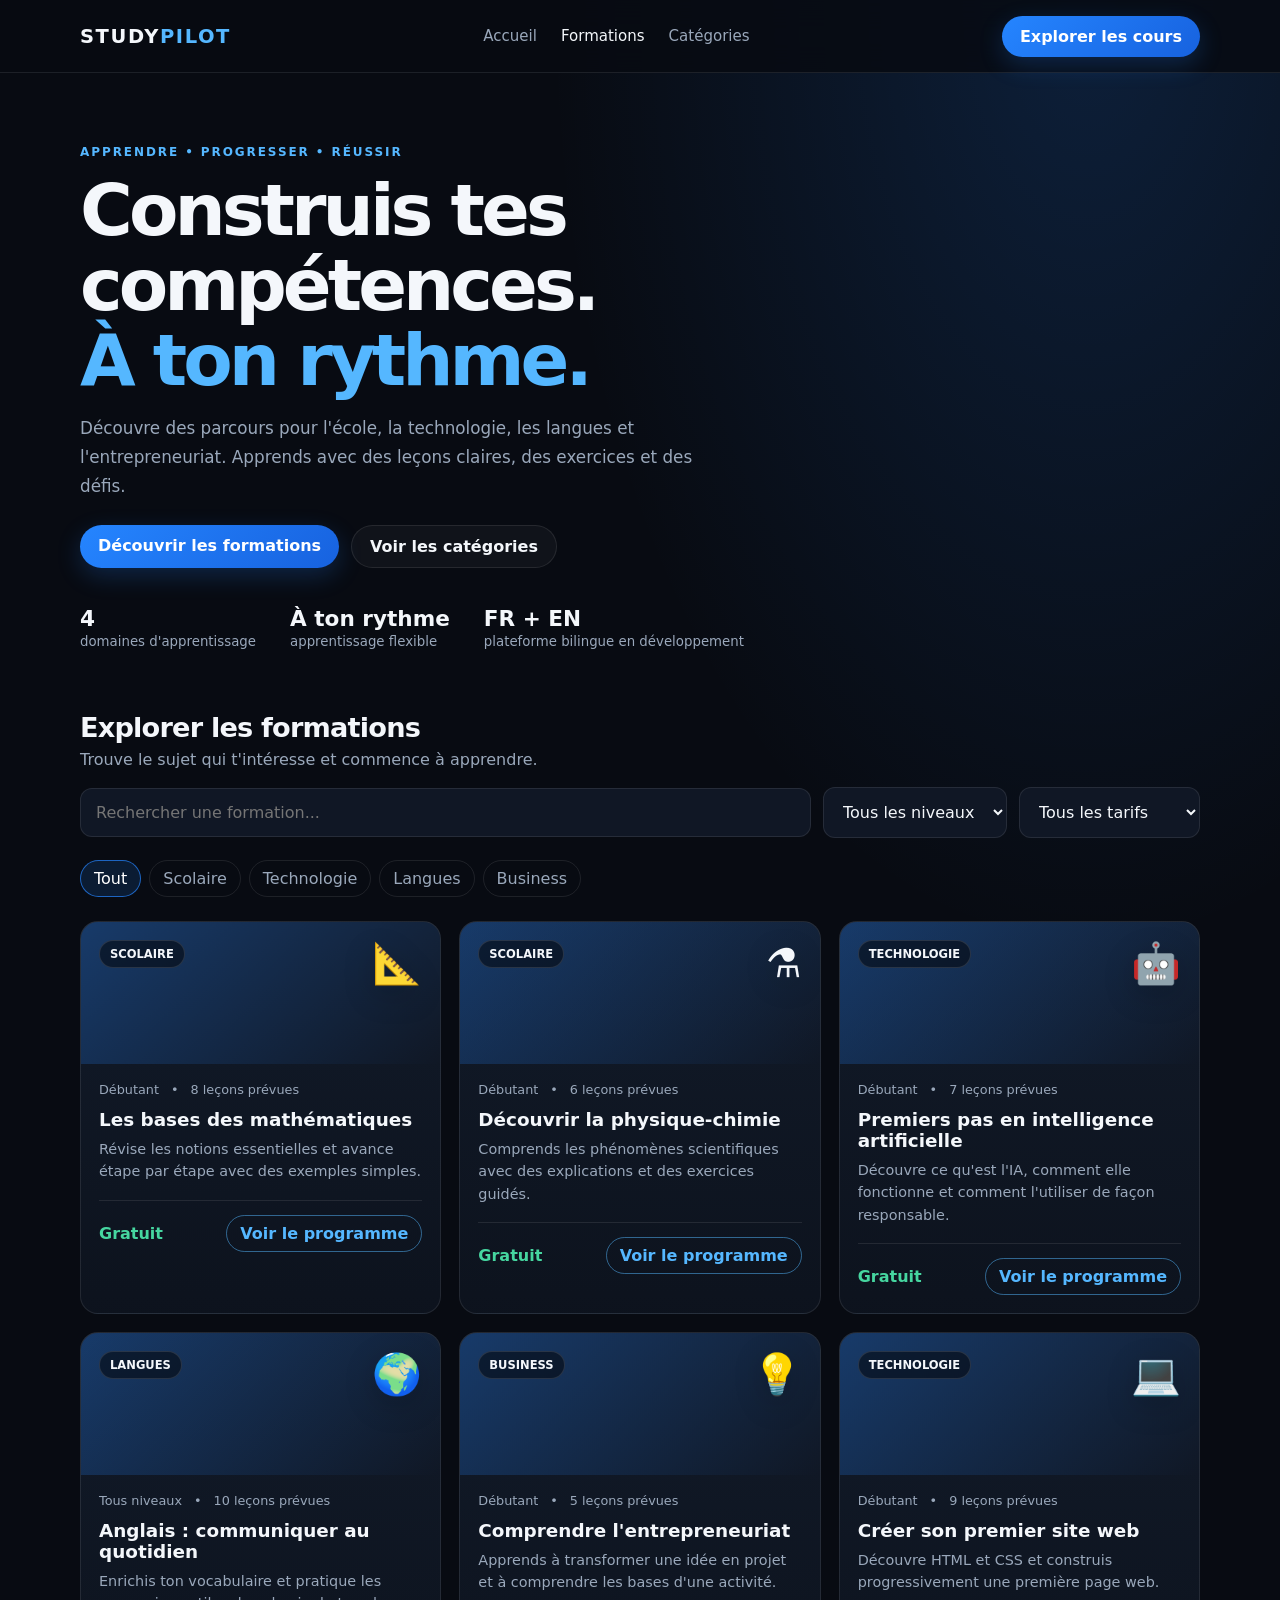
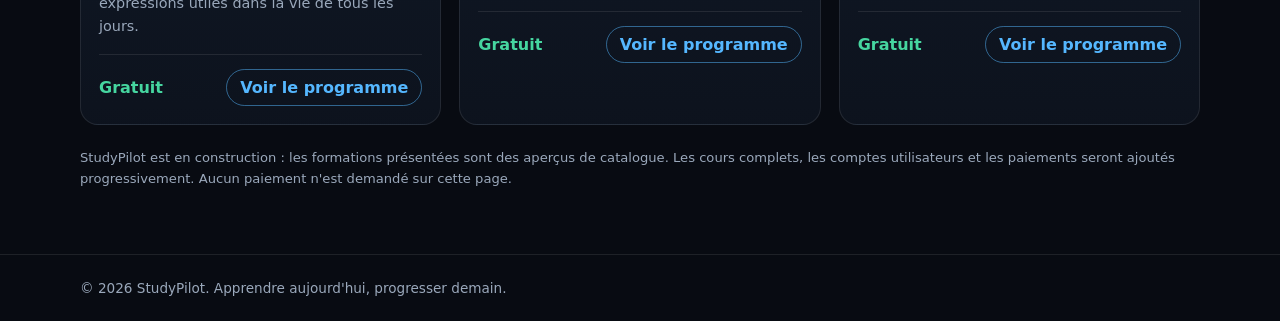
==== formations.html @ 4e60ac2f "Add files via upload" ====
<!DOCTYPE html>
<html lang="fr">
<head>
  <meta charset="UTF-8">
  <meta name="viewport" content="width=device-width, initial-scale=1.0">
  <meta name="description" content="Découvre les formations StudyPilot : sciences, technologie, langues et business.">
  <title>Formations | StudyPilot</title>
  <style>
    :root {
      --bg: #080b12;
      --panel: #101725;
      --panel-2: #151f30;
      --text: #f4f7fb;
      --muted: #9aa8bb;
      --blue: #2585ff;
      --blue-2: #55b7ff;
      --line: rgba(255,255,255,.09);
      --green: #46d6a0;
      --radius: 18px;
    }
    * { box-sizing: border-box; }
    html { scroll-behavior: smooth; }
    body {
      margin: 0;
      color: var(--text);
      background:
        radial-gradient(ellipse at 85% 0%, rgba(37,133,255,.17), transparent 35%),
        var(--bg);
      font-family: Inter, ui-sans-serif, system-ui, -apple-system, BlinkMacSystemFont, "Segoe UI", sans-serif;
    }
    a { color: inherit; text-decoration: none; }
    button, input, select { font: inherit; }
    .container { width: min(1120px, calc(100% - 40px)); margin: auto; }
    header {
      position: sticky; top: 0; z-index: 10;
      background: rgba(8,11,18,.86); backdrop-filter: blur(14px);
      border-bottom: 1px solid var(--line);
    }
    .nav { min-height: 72px; display:flex; align-items:center; justify-content:space-between; gap:20px; }
    .brand { font-size: 1.22rem; font-weight: 850; letter-spacing: .08em; }
    .brand span { color: var(--blue-2); }
    .nav-links { display:flex; align-items:center; gap:24px; color:var(--muted); font-size:.94rem; }
    .nav-links a:hover, .nav-links a.active { color:var(--text); }
    .nav-cta, .primary {
      border:0; border-radius:999px; background:linear-gradient(135deg,var(--blue),#1762df);
      color:white; padding:11px 18px; font-weight:700; cursor:pointer;
      box-shadow:0 8px 24px rgba(37,133,255,.22);
    }
    .hero { padding:72px 0 42px; }
    .eyebrow { color:var(--blue-2); text-transform:uppercase; letter-spacing:.16em; font-size:.75rem; font-weight:800; }
    h1 { font-size:clamp(2.3rem,6vw,4.5rem); line-height:1.04; letter-spacing:-.055em; margin:14px 0; max-width:780px; }
    h1 span { color:var(--blue-2); }
    .hero p { color:var(--muted); max-width:650px; line-height:1.7; font-size:1.05rem; }
    .hero-actions { display:flex; gap:12px; flex-wrap:wrap; margin-top:25px; }
    .secondary { border:1px solid var(--line); border-radius:999px; padding:11px 18px; color:var(--text); background:rgba(255,255,255,.035); font-weight:700; }
    .stats { display:flex; gap:34px; flex-wrap:wrap; margin-top:38px; }
    .stat strong { display:block; font-size:1.35rem; }
    .stat small { color:var(--muted); }
    .toolbar { display:flex; gap:12px; align-items:center; flex-wrap:wrap; margin:12px 0 22px; }
    .search-wrap { flex:1 1 260px; position:relative; }
    .search-wrap input, select {
      width:100%; background:var(--panel); color:var(--text); border:1px solid var(--line);
      border-radius:12px; padding:14px 15px; outline:none;
    }
    .search-wrap input:focus, select:focus { border-color:var(--blue); }
    select { width:auto; min-width:170px; }
    .section-head { display:flex; justify-content:space-between; align-items:end; gap:20px; margin:20px 0 18px; }
    h2 { margin:0; font-size:1.7rem; letter-spacing:-.03em; }
    .section-head p { color:var(--muted); margin:7px 0 0; }
    .chips { display:flex; gap:8px; flex-wrap:wrap; margin:0 0 24px; }
    .chip { border:1px solid var(--line); color:var(--muted); background:transparent; border-radius:999px; padding:8px 13px; cursor:pointer; }
    .chip.active, .chip:hover { color:white; border-color:rgba(37,133,255,.7); background:rgba(37,133,255,.14); }
    .grid { display:grid; grid-template-columns:repeat(3,1fr); gap:18px; padding-bottom:70px; }
    .card { overflow:hidden; border:1px solid var(--line); background:linear-gradient(180deg,rgba(18,27,42,.98),rgba(13,19,30,.98)); border-radius:var(--radius); transition:transform .2s,border-color .2s; }
    .card:hover { transform:translateY(-4px); border-color:rgba(85,183,255,.42); }
    .cover { min-height:142px; padding:18px; display:flex; justify-content:space-between; align-items:flex-start; background:linear-gradient(135deg,rgba(37,133,255,.3),rgba(16,23,37,.3)); }
    .cover .icon { font-size:2.5rem; filter:drop-shadow(0 8px 15px rgba(0,0,0,.2)); }
    .tag { background:rgba(5,10,18,.62); border:1px solid rgba(255,255,255,.12); border-radius:999px; padding:6px 10px; font-size:.72rem; font-weight:750; }
    .card-body { padding:18px; }
    .meta { color:var(--muted); font-size:.8rem; display:flex; gap:12px; flex-wrap:wrap; }
    .card h3 { margin:12px 0 8px; font-size:1.15rem; }
    .card p { color:var(--muted); line-height:1.55; font-size:.9rem; min-height:44px; margin:0 0 17px; }
    .card-bottom { display:flex; justify-content:space-between; align-items:center; gap:10px; border-top:1px solid var(--line); padding-top:14px; }
    .price { font-weight:800; }
    .free { color:var(--green); }
    .details { background:transparent; border:1px solid rgba(85,183,255,.5); color:var(--blue-2); border-radius:999px; padding:8px 13px; font-weight:700; cursor:pointer; }
    .empty { display:none; color:var(--muted); text-align:center; padding:40px; border:1px dashed var(--line); border-radius:var(--radius); grid-column:1/-1; }
    .notice { color:var(--muted); font-size:.82rem; line-height:1.6; margin:-48px 0 65px; }
    footer { border-top:1px solid var(--line); padding:25px 0; color:var(--muted); font-size:.85rem; }
    .modal-backdrop { display:none; position:fixed; inset:0; z-index:30; background:rgba(0,0,0,.72); padding:20px; align-items:center; justify-content:center; }
    .modal-backdrop.show { display:flex; }
    .modal { width:min(520px,100%); background:#111a29; border:1px solid var(--line); border-radius:20px; padding:25px; box-shadow:0 25px 80px rgba(0,0,0,.45); }
    .modal h3 { font-size:1.45rem; margin:8px 0; }
    .modal p { color:var(--muted); line-height:1.65; }
    .modal-actions { display:flex; gap:10px; flex-wrap:wrap; margin-top:20px; }
    .close { float:right; background:transparent; color:var(--muted); border:0; font-size:1.5rem; cursor:pointer; }
    @media (max-width:850px) { .grid { grid-template-columns:repeat(2,1fr); } .nav-links { gap:13px; } }
    @media (max-width:600px) {
      .container { width:min(100% - 28px,1120px); }
      .nav { min-height:64px; } .nav-links a:not(.active) { display:none; }
      .nav-cta { padding:9px 13px; font-size:.85rem; }
      .hero { padding:52px 0 30px; }
      .grid { grid-template-columns:1fr; }
      select { flex:1; }
      .stats { gap:20px; }
      .section-head { align-items:start; flex-direction:column; }
    }
  </style>
</head>
<body>
<header>
  <div class="container nav">
    <a class="brand" href="index.html">STUDY<span>PILOT</span></a>
    <nav class="nav-links" aria-label="Navigation principale">
      <a href="index.html">Accueil</a>
      <a class="active" href="formations.html">Formations</a>
      <a href="#categories">Catégories</a>
    </nav>
    <a class="nav-cta" href="#catalogue">Explorer les cours</a>
  </div>
</header>

<main>
  <section class="container hero">
    <div class="eyebrow">Apprendre • progresser • réussir</div>
    <h1>Construis tes compétences.<br><span>À ton rythme.</span></h1>
    <p>Découvre des parcours pour l'école, la technologie, les langues et l'entrepreneuriat. Apprends avec des leçons claires, des exercices et des défis.</p>
    <div class="hero-actions">
      <a class="primary" href="#catalogue">Découvrir les formations</a>
      <a class="secondary" href="#categories">Voir les catégories</a>
    </div>
    <div class="stats">
      <div class="stat"><strong>4</strong><small>domaines d'apprentissage</small></div>
      <div class="stat"><strong>À ton rythme</strong><small>apprentissage flexible</small></div>
      <div class="stat"><strong>FR + EN</strong><small>plateforme bilingue en développement</small></div>
    </div>
  </section>

  <section class="container" id="catalogue">
    <div class="section-head">
      <div><h2>Explorer les formations</h2><p>Trouve le sujet qui t'intéresse et commence à apprendre.</p></div>
    </div>
    <div class="toolbar">
      <div class="search-wrap"><input id="search" type="search" placeholder="Rechercher une formation..." aria-label="Rechercher une formation"></div>
      <select id="level" aria-label="Filtrer par niveau">
        <option value="all">Tous les niveaux</option>
        <option value="Débutant">Débutant</option>
        <option value="Intermédiaire">Intermédiaire</option>
        <option value="Tous niveaux">Tous niveaux</option>
      </select>
      <select id="price" aria-label="Filtrer par prix">
        <option value="all">Tous les tarifs</option>
        <option value="free">Gratuit</option>
        <option value="paid">Payant (bientôt)</option>
      </select>
    </div>
    <div class="chips" id="categories">
      <button class="chip active" data-category="all">Tout</button>
      <button class="chip" data-category="Scolaire">Scolaire</button>
      <button class="chip" data-category="Technologie">Technologie</button>
      <button class="chip" data-category="Langues">Langues</button>
      <button class="chip" data-category="Business">Business</button>
    </div>
    <div class="grid" id="courseGrid">
      <article class="card" data-title="mathématiques bases algèbre équations" data-category="Scolaire" data-level="Débutant" data-price="free">
        <div class="cover"><span class="tag">SCOLAIRE</span><span class="icon">📐</span></div>
        <div class="card-body">
          <div class="meta"><span>Débutant</span><span>•</span><span>8 leçons prévues</span></div>
          <h3>Les bases des mathématiques</h3>
          <p>Révise les notions essentielles et avance étape par étape avec des exemples simples.</p>
          <div class="card-bottom"><span class="price free">Gratuit</span><button class="details" data-course="maths">Voir le programme</button></div>
        </div>
      </article>
      <article class="card" data-title="physique chimie sciences énergie mouvement" data-category="Scolaire" data-level="Débutant" data-price="free">
        <div class="cover"><span class="tag">SCOLAIRE</span><span class="icon">⚗️</span></div>
        <div class="card-body">
          <div class="meta"><span>Débutant</span><span>•</span><span>6 leçons prévues</span></div>
          <h3>Découvrir la physique-chimie</h3>
          <p>Comprends les phénomènes scientifiques avec des explications et des exercices guidés.</p>
          <div class="card-bottom"><span class="price free">Gratuit</span><button class="details" data-course="science">Voir le programme</button></div>
        </div>
      </article>
      <article class="card" data-title="intelligence artificielle programmation code technologie" data-category="Technologie" data-level="Débutant" data-price="free">
        <div class="cover"><span class="tag">TECHNOLOGIE</span><span class="icon">🤖</span></div>
        <div class="card-body">
          <div class="meta"><span>Débutant</span><span>•</span><span>7 leçons prévues</span></div>
          <h3>Premiers pas en intelligence artificielle</h3>
          <p>Découvre ce qu'est l'IA, comment elle fonctionne et comment l'utiliser de façon responsable.</p>
          <div class="card-bottom"><span class="price free">Gratuit</span><button class="details" data-course="ai">Voir le programme</button></div>
        </div>
      </article>
      <article class="card" data-title="anglais vocabulaire grammaire langues" data-category="Langues" data-level="Tous niveaux" data-price="free">
        <div class="cover"><span class="tag">LANGUES</span><span class="icon">🌍</span></div>
        <div class="card-body">
          <div class="meta"><span>Tous niveaux</span><span>•</span><span>10 leçons prévues</span></div>
          <h3>Anglais : communiquer au quotidien</h3>
          <p>Enrichis ton vocabulaire et pratique les expressions utiles dans la vie de tous les jours.</p>
          <div class="card-bottom"><span class="price free">Gratuit</span><button class="details" data-course="english">Voir le programme</button></div>
        </div>
      </article>
      <article class="card" data-title="entrepreneuriat business idée projet organisation" data-category="Business" data-level="Débutant" data-price="free">
        <div class="cover"><span class="tag">BUSINESS</span><span class="icon">💡</span></div>
        <div class="card-body">
          <div class="meta"><span>Débutant</span><span>•</span><span>5 leçons prévues</span></div>
          <h3>Comprendre l'entrepreneuriat</h3>
          <p>Apprends à transformer une idée en projet et à comprendre les bases d'une activité.</p>
          <div class="card-bottom"><span class="price free">Gratuit</span><button class="details" data-course="business">Voir le programme</button></div>
        </div>
      </article>
      <article class="card" data-title="développement web html css site internet" data-category="Technologie" data-level="Débutant" data-price="free">
        <div class="cover"><span class="tag">TECHNOLOGIE</span><span class="icon">💻</span></div>
        <div class="card-body">
          <div class="meta"><span>Débutant</span><span>•</span><span>9 leçons prévues</span></div>
          <h3>Créer son premier site web</h3>
          <p>Découvre HTML et CSS et construis progressivement une première page web.</p>
          <div class="card-bottom"><span class="price free">Gratuit</span><button class="details" data-course="web">Voir le programme</button></div>
        </div>
      </article>
      <div class="empty" id="empty">Aucune formation ne correspond à ta recherche. Essaie un autre mot-clé ou filtre.</div>
    </div>
    <p class="notice">StudyPilot est en construction : les formations présentées sont des aperçus de catalogue. Les cours complets, les comptes utilisateurs et les paiements seront ajoutés progressivement. Aucun paiement n'est demandé sur cette page.</p>
  </section>
</main>

<footer>
  <div class="container">© <span id="year"></span> StudyPilot. Apprendre aujourd'hui, progresser demain.</div>
</footer>

<div class="modal-backdrop" id="modalBackdrop" role="dialog" aria-modal="true" aria-labelledby="modalTitle">
  <div class="modal">
    <button class="close" id="closeModal" aria-label="Fermer">×</button>
    <div class="eyebrow">Programme de formation</div>
    <h3 id="modalTitle">Formation</h3>
    <p id="modalDescription"></p>
    <div class="modal-actions">
      <button class="primary" id="interestButton">Cette formation m'intéresse</button>
      <button class="secondary" id="dismissButton">Fermer</button>
    </div>
    <p id="modalMessage" style="font-size:.8rem;margin-bottom:0"></p>
  </div>
</div>

<script>
  const courses = {
    maths: { title:"Les bases des mathématiques", description:"Programme prévu : calcul numérique, fractions, puissances, expressions algébriques, équations, inégalités, problèmes et quiz de révision." },
    science: { title:"Découvrir la physique-chimie", description:"Programme prévu : grandeurs et unités, matière, mouvements, forces, énergie, expériences expliquées et exercices d'application." },
    ai: { title:"Premiers pas en intelligence artificielle", description:"Programme prévu : définition de l'IA, données et modèles, usages quotidiens, limites, esprit critique et utilisation responsable." },
    english: { title:"Anglais : communiquer au quotidien", description:"Programme prévu : vocabulaire courant, présent simple, présent continu, questions, compréhension et petits dialogues." },
    business: { title:"Comprendre l'entrepreneuriat", description:"Programme prévu : trouver une idée, identifier un besoin, comprendre ses clients, organiser un projet et présenter une proposition." },
    web: { title:"Créer son premier site web", description:"Programme prévu : structure HTML, titres et paragraphes, liens, images, bases du CSS, mise en page et publication d'une page." }
  };
  const search = document.getElementById("search");
  const level = document.getElementById("level");
  const price = document.getElementById("price");
  const cards = [...document.querySelectorAll(".card")];
  const chips = [...document.querySelectorAll(".chip")];
  let category = "all";

  function filterCourses() {
    const term = search.value.trim().toLowerCase();
    let visible = 0;
    cards.forEach(card => {
      const matchesTerm = (card.dataset.title + " " + card.innerText).toLowerCase().includes(term);
      const matchesCategory = category === "all" || card.dataset.category === category;
      const matchesLevel = level.value === "all" || card.dataset.level === level.value;
      const matchesPrice = price.value === "all" || (price.value === "free" ? card.dataset.price === "free" : card.dataset.price === "paid");
      const show = matchesTerm && matchesCategory && matchesLevel && matchesPrice;
      card.style.display = show ? "" : "none";
      if (show) visible++;
    });
    document.getElementById("empty").style.display = visible ? "none" : "block";
  }
  search.addEventListener("input", filterCourses);
  level.addEventListener("change", filterCourses);
  price.addEventListener("change", filterCourses);
  chips.forEach(chip => chip.addEventListener("click", () => {
    chips.forEach(c => c.classList.remove("active"));
    chip.classList.add("active");
    category = chip.dataset.category;
    filterCourses();
  }));

  const backdrop = document.getElementById("modalBackdrop");
  const closeModal = () => backdrop.classList.remove("show");
  document.querySelectorAll(".details").forEach(button => button.addEventListener("click", () => {
    const course = courses[button.dataset.course];
    document.getElementById("modalTitle").textContent = course.title;
    document.getElementById("modalDescription").textContent = course.description;
    document.getElementById("modalMessage").textContent = "Les leçons détaillées seront ajoutées dans une prochaine mise à jour.";
    backdrop.classList.add("show");
  }));
  document.getElementById("closeModal").addEventListener("click", closeModal);
  document.getElementById("dismissButton").addEventListener("click", closeModal);
  document.getElementById("interestButton").addEventListener("click", () => {
    document.getElementById("modalMessage").textContent = "Merci ! Cette fonctionnalité sera activée lorsque les comptes StudyPilot seront disponibles.";
  });
  backdrop.addEventListener("click", e => { if (e.target === backdrop) closeModal(); });
  document.addEventListener("keydown", e => { if (e.key === "Escape") closeModal(); });
  document.getElementById("year").textContent = new Date().getFullYear();
</script>
</body>
</html>
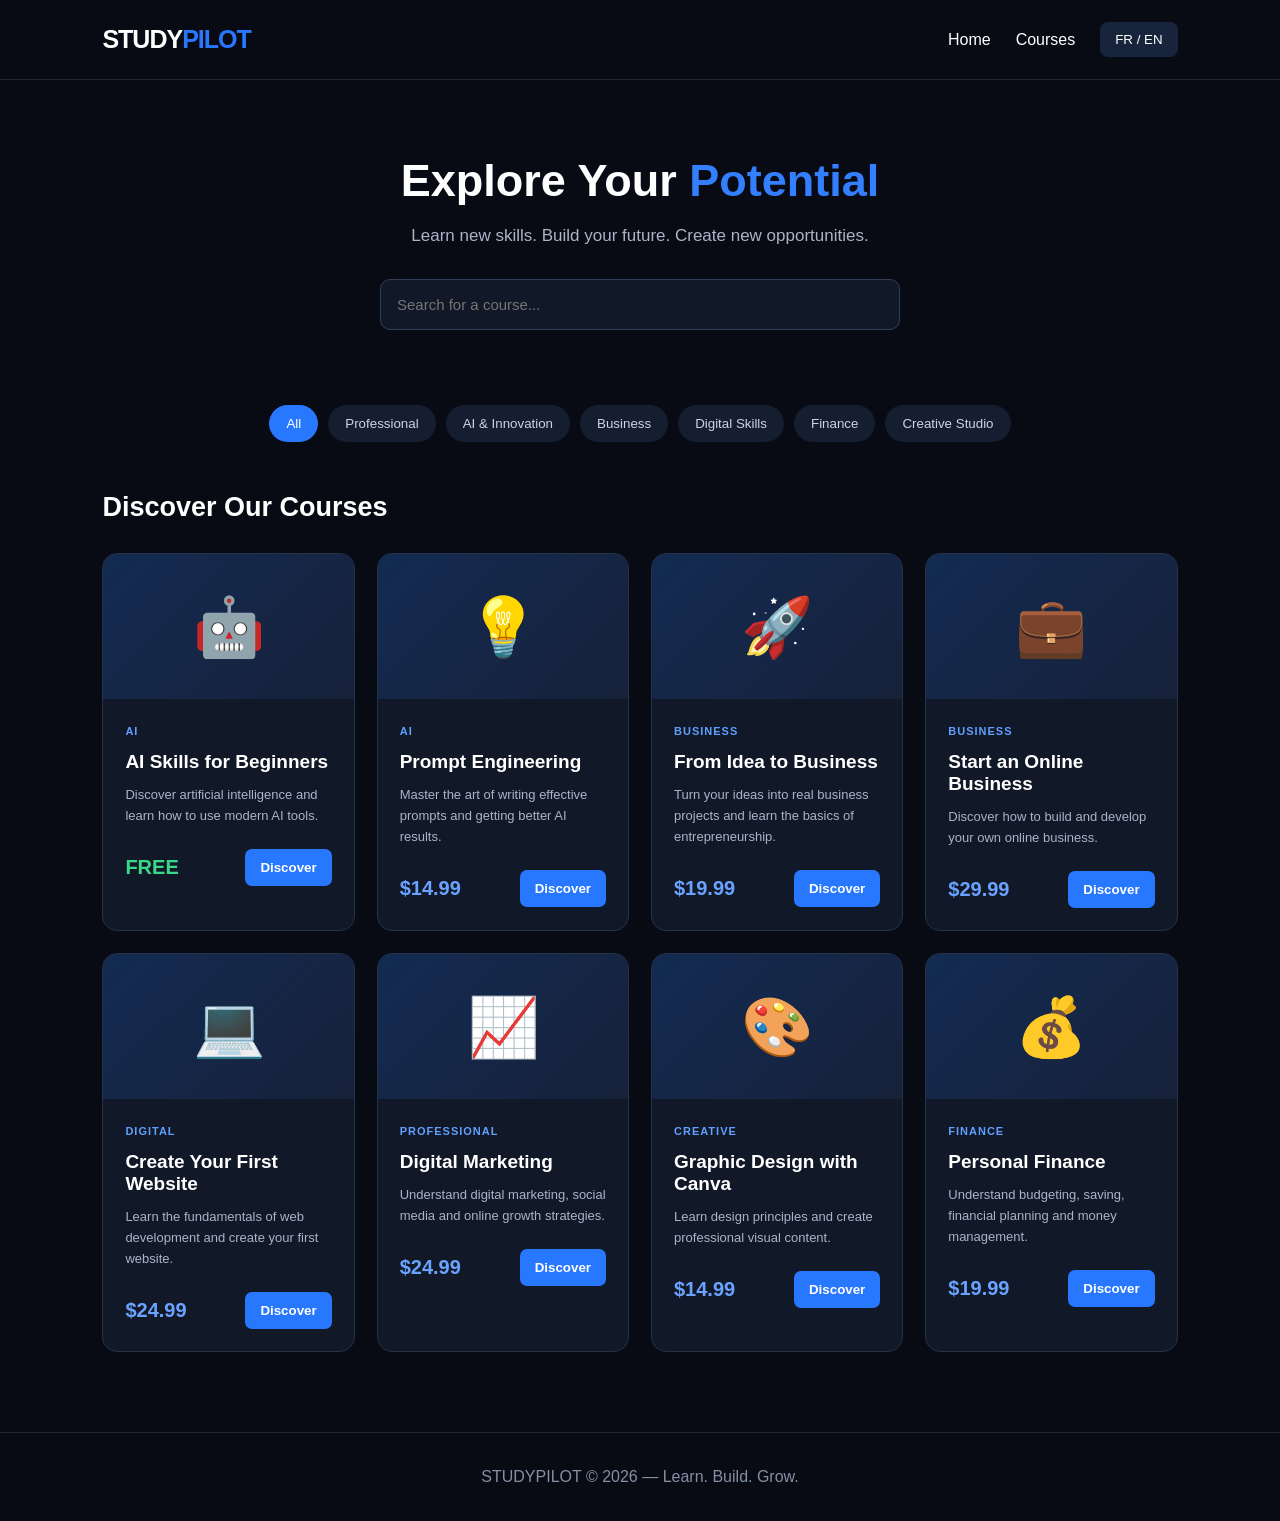
==== commit 6cf59d1e: "Update formations.html" ====
--- a/formations.html
+++ b/formations.html
@@ -1,302 +1,168 @@
 <!DOCTYPE html>
-<html lang="fr">
+<html lang="en">
 <head>
-  <meta charset="UTF-8">
-  <meta name="viewport" content="width=device-width, initial-scale=1.0">
-  <meta name="description" content="Découvre les formations StudyPilot : sciences, technologie, langues et business.">
-  <title>Formations | StudyPilot</title>
-  <style>
-    :root {
-      --bg: #080b12;
-      --panel: #101725;
-      --panel-2: #151f30;
-      --text: #f4f7fb;
-      --muted: #9aa8bb;
-      --blue: #2585ff;
-      --blue-2: #55b7ff;
-      --line: rgba(255,255,255,.09);
-      --green: #46d6a0;
-      --radius: 18px;
-    }
-    * { box-sizing: border-box; }
-    html { scroll-behavior: smooth; }
-    body {
-      margin: 0;
-      color: var(--text);
-      background:
-        radial-gradient(ellipse at 85% 0%, rgba(37,133,255,.17), transparent 35%),
-        var(--bg);
-      font-family: Inter, ui-sans-serif, system-ui, -apple-system, BlinkMacSystemFont, "Segoe UI", sans-serif;
-    }
-    a { color: inherit; text-decoration: none; }
-    button, input, select { font: inherit; }
-    .container { width: min(1120px, calc(100% - 40px)); margin: auto; }
-    header {
-      position: sticky; top: 0; z-index: 10;
-      background: rgba(8,11,18,.86); backdrop-filter: blur(14px);
-      border-bottom: 1px solid var(--line);
-    }
-    .nav { min-height: 72px; display:flex; align-items:center; justify-content:space-between; gap:20px; }
-    .brand { font-size: 1.22rem; font-weight: 850; letter-spacing: .08em; }
-    .brand span { color: var(--blue-2); }
-    .nav-links { display:flex; align-items:center; gap:24px; color:var(--muted); font-size:.94rem; }
-    .nav-links a:hover, .nav-links a.active { color:var(--text); }
-    .nav-cta, .primary {
-      border:0; border-radius:999px; background:linear-gradient(135deg,var(--blue),#1762df);
-      color:white; padding:11px 18px; font-weight:700; cursor:pointer;
-      box-shadow:0 8px 24px rgba(37,133,255,.22);
-    }
-    .hero { padding:72px 0 42px; }
-    .eyebrow { color:var(--blue-2); text-transform:uppercase; letter-spacing:.16em; font-size:.75rem; font-weight:800; }
-    h1 { font-size:clamp(2.3rem,6vw,4.5rem); line-height:1.04; letter-spacing:-.055em; margin:14px 0; max-width:780px; }
-    h1 span { color:var(--blue-2); }
-    .hero p { color:var(--muted); max-width:650px; line-height:1.7; font-size:1.05rem; }
-    .hero-actions { display:flex; gap:12px; flex-wrap:wrap; margin-top:25px; }
-    .secondary { border:1px solid var(--line); border-radius:999px; padding:11px 18px; color:var(--text); background:rgba(255,255,255,.035); font-weight:700; }
-    .stats { display:flex; gap:34px; flex-wrap:wrap; margin-top:38px; }
-    .stat strong { display:block; font-size:1.35rem; }
-    .stat small { color:var(--muted); }
-    .toolbar { display:flex; gap:12px; align-items:center; flex-wrap:wrap; margin:12px 0 22px; }
-    .search-wrap { flex:1 1 260px; position:relative; }
-    .search-wrap input, select {
-      width:100%; background:var(--panel); color:var(--text); border:1px solid var(--line);
-      border-radius:12px; padding:14px 15px; outline:none;
-    }
-    .search-wrap input:focus, select:focus { border-color:var(--blue); }
-    select { width:auto; min-width:170px; }
-    .section-head { display:flex; justify-content:space-between; align-items:end; gap:20px; margin:20px 0 18px; }
-    h2 { margin:0; font-size:1.7rem; letter-spacing:-.03em; }
-    .section-head p { color:var(--muted); margin:7px 0 0; }
-    .chips { display:flex; gap:8px; flex-wrap:wrap; margin:0 0 24px; }
-    .chip { border:1px solid var(--line); color:var(--muted); background:transparent; border-radius:999px; padding:8px 13px; cursor:pointer; }
-    .chip.active, .chip:hover { color:white; border-color:rgba(37,133,255,.7); background:rgba(37,133,255,.14); }
-    .grid { display:grid; grid-template-columns:repeat(3,1fr); gap:18px; padding-bottom:70px; }
-    .card { overflow:hidden; border:1px solid var(--line); background:linear-gradient(180deg,rgba(18,27,42,.98),rgba(13,19,30,.98)); border-radius:var(--radius); transition:transform .2s,border-color .2s; }
-    .card:hover { transform:translateY(-4px); border-color:rgba(85,183,255,.42); }
-    .cover { min-height:142px; padding:18px; display:flex; justify-content:space-between; align-items:flex-start; background:linear-gradient(135deg,rgba(37,133,255,.3),rgba(16,23,37,.3)); }
-    .cover .icon { font-size:2.5rem; filter:drop-shadow(0 8px 15px rgba(0,0,0,.2)); }
-    .tag { background:rgba(5,10,18,.62); border:1px solid rgba(255,255,255,.12); border-radius:999px; padding:6px 10px; font-size:.72rem; font-weight:750; }
-    .card-body { padding:18px; }
-    .meta { color:var(--muted); font-size:.8rem; display:flex; gap:12px; flex-wrap:wrap; }
-    .card h3 { margin:12px 0 8px; font-size:1.15rem; }
-    .card p { color:var(--muted); line-height:1.55; font-size:.9rem; min-height:44px; margin:0 0 17px; }
-    .card-bottom { display:flex; justify-content:space-between; align-items:center; gap:10px; border-top:1px solid var(--line); padding-top:14px; }
-    .price { font-weight:800; }
-    .free { color:var(--green); }
-    .details { background:transparent; border:1px solid rgba(85,183,255,.5); color:var(--blue-2); border-radius:999px; padding:8px 13px; font-weight:700; cursor:pointer; }
-    .empty { display:none; color:var(--muted); text-align:center; padding:40px; border:1px dashed var(--line); border-radius:var(--radius); grid-column:1/-1; }
-    .notice { color:var(--muted); font-size:.82rem; line-height:1.6; margin:-48px 0 65px; }
-    footer { border-top:1px solid var(--line); padding:25px 0; color:var(--muted); font-size:.85rem; }
-    .modal-backdrop { display:none; position:fixed; inset:0; z-index:30; background:rgba(0,0,0,.72); padding:20px; align-items:center; justify-content:center; }
-    .modal-backdrop.show { display:flex; }
-    .modal { width:min(520px,100%); background:#111a29; border:1px solid var(--line); border-radius:20px; padding:25px; box-shadow:0 25px 80px rgba(0,0,0,.45); }
-    .modal h3 { font-size:1.45rem; margin:8px 0; }
-    .modal p { color:var(--muted); line-height:1.65; }
-    .modal-actions { display:flex; gap:10px; flex-wrap:wrap; margin-top:20px; }
-    .close { float:right; background:transparent; color:var(--muted); border:0; font-size:1.5rem; cursor:pointer; }
-    @media (max-width:850px) { .grid { grid-template-columns:repeat(2,1fr); } .nav-links { gap:13px; } }
-    @media (max-width:600px) {
-      .container { width:min(100% - 28px,1120px); }
-      .nav { min-height:64px; } .nav-links a:not(.active) { display:none; }
-      .nav-cta { padding:9px 13px; font-size:.85rem; }
-      .hero { padding:52px 0 30px; }
-      .grid { grid-template-columns:1fr; }
-      select { flex:1; }
-      .stats { gap:20px; }
-      .section-head { align-items:start; flex-direction:column; }
-    }
-  </style>
+<meta charset="UTF-8">
+<meta name="viewport" content="width=device-width, initial-scale=1.0">
+<title>StudyPilot | Professional Courses</title>
+<style>
+*{margin:0;padding:0;box-sizing:border-box}
+body{font-family:Arial,sans-serif;background:#080b14;color:white}
+header{height:80px;padding:0 8%;display:flex;align-items:center;justify-content:space-between;border-bottom:1px solid #202638}
+.logo{font-size:25px;font-weight:900;letter-spacing:-1px}
+.logo span{color:#2878ff}
+nav{display:flex;gap:25px;align-items:center}
+a{color:white;text-decoration:none}
+nav a:hover{color:#3985ff}
+button{cursor:pointer;border:0}
+.lang{background:#18243b;color:white;padding:10px 15px;border-radius:8px}
+.hero{text-align:center;padding:75px 20px 45px}
+.hero h1{font-size:45px;margin-bottom:15px}
+.hero h1 span{color:#347fff}
+.hero p{color:#aab4c8;font-size:17px;line-height:1.6}
+.search{margin:30px auto 15px;max-width:520px}
+.search input{width:100%;padding:16px;border-radius:10px;border:1px solid #303d55;background:#111827;color:white;font-size:15px}
+.filters{display:flex;justify-content:center;gap:10px;flex-wrap:wrap;padding:15px}
+.filters button{padding:11px 17px;border-radius:25px;background:#151e30;color:#cbd5e1}
+.filters button.active,.filters button:hover{background:#2878ff;color:white}
+.section{padding:35px 8% 80px}
+.section h2{font-size:27px;margin-bottom:30px}
+.grid{display:grid;grid-template-columns:repeat(auto-fit,minmax(245px,1fr));gap:22px}
+.card{background:#111827;border:1px solid #263248;border-radius:15px;overflow:hidden;transition:.25s}
+.card:hover{transform:translateY(-6px);border-color:#347fff}
+.icon{height:145px;display:flex;align-items:center;justify-content:center;font-size:58px;background:linear-gradient(135deg,#132b52,#17213a)}
+.content{padding:22px}
+.tag{font-size:11px;color:#60a0ff;text-transform:uppercase;font-weight:bold;letter-spacing:1px}
+.content h3{font-size:19px;margin:12px 0}
+.content p{font-size:13px;color:#aab4c8;line-height:1.6;min-height:42px}
+.bottom{display:flex;justify-content:space-between;align-items:center;margin-top:22px}
+.price{font-size:20px;font-weight:bold}
+.free{color:#39d98a}
+.paid{color:#69a3ff}
+.details{background:#2878ff;color:white;padding:11px 15px;border-radius:7px;font-weight:bold}
+.details:hover{background:#1260df}
+.empty{text-align:center;color:#9ba8bd;padding:40px;display:none}
+footer{padding:35px;text-align:center;color:#8490a5;border-top:1px solid #202638}
+.modal{display:none;position:fixed;inset:0;background:#000c;align-items:center;justify-content:center;padding:20px;z-index:10}
+.modal-box{background:#121c30;border:1px solid #34435d;border-radius:16px;padding:30px;max-width:480px;width:100%}
+.modal-box h2{margin-bottom:15px}
+.modal-box p{color:#b4bfd1;line-height:1.7;margin-bottom:20px}
+.close{float:right;background:#263650;color:white;padding:8px 12px;border-radius:6px}
+@media(max-width:600px){header{padding:0 5%}nav{gap:12px}.hero h1{font-size:33px}.section{padding:30px 5%}}
+</style>
 </head>
 <body>
+
 <header>
-  <div class="container nav">
-    <a class="brand" href="index.html">STUDY<span>PILOT</span></a>
-    <nav class="nav-links" aria-label="Navigation principale">
-      <a href="index.html">Accueil</a>
-      <a class="active" href="formations.html">Formations</a>
-      <a href="#categories">Catégories</a>
-    </nav>
-    <a class="nav-cta" href="#catalogue">Explorer les cours</a>
-  </div>
+<a href="index.html" class="logo">STUDY<span>PILOT</span></a>
+<nav>
+<a href="index.html" data-en="Home" data-fr="Accueil">Home</a>
+<a href="#courses" data-en="Courses" data-fr="Formations">Courses</a>
+<button class="lang" onclick="toggleLang()">FR / EN</button>
+</nav>
 </header>
 
-<main>
-  <section class="container hero">
-    <div class="eyebrow">Apprendre • progresser • réussir</div>
-    <h1>Construis tes compétences.<br><span>À ton rythme.</span></h1>
-    <p>Découvre des parcours pour l'école, la technologie, les langues et l'entrepreneuriat. Apprends avec des leçons claires, des exercices et des défis.</p>
-    <div class="hero-actions">
-      <a class="primary" href="#catalogue">Découvrir les formations</a>
-      <a class="secondary" href="#categories">Voir les catégories</a>
-    </div>
-    <div class="stats">
-      <div class="stat"><strong>4</strong><small>domaines d'apprentissage</small></div>
-      <div class="stat"><strong>À ton rythme</strong><small>apprentissage flexible</small></div>
-      <div class="stat"><strong>FR + EN</strong><small>plateforme bilingue en développement</small></div>
-    </div>
-  </section>
+<section class="hero">
+<h1 data-en="Explore Your <span>Potential</span>" data-fr="Explorez votre <span>Potentiel</span>">Explore Your <span>Potential</span></h1>
+<p data-en="Learn new skills. Build your future. Create new opportunities." data-fr="Apprenez de nouvelles compétences. Construisez votre avenir. Créez de nouvelles opportunités.">Learn new skills. Build your future. Create new opportunities.</p>
+<div class="search">
+<input type="text" id="search" placeholder="Search for a course..." oninput="filterCourses()">
+</div>
+</section>
 
-  <section class="container" id="catalogue">
-    <div class="section-head">
-      <div><h2>Explorer les formations</h2><p>Trouve le sujet qui t'intéresse et commence à apprendre.</p></div>
-    </div>
-    <div class="toolbar">
-      <div class="search-wrap"><input id="search" type="search" placeholder="Rechercher une formation..." aria-label="Rechercher une formation"></div>
-      <select id="level" aria-label="Filtrer par niveau">
-        <option value="all">Tous les niveaux</option>
-        <option value="Débutant">Débutant</option>
-        <option value="Intermédiaire">Intermédiaire</option>
-        <option value="Tous niveaux">Tous niveaux</option>
-      </select>
-      <select id="price" aria-label="Filtrer par prix">
-        <option value="all">Tous les tarifs</option>
-        <option value="free">Gratuit</option>
-        <option value="paid">Payant (bientôt)</option>
-      </select>
-    </div>
-    <div class="chips" id="categories">
-      <button class="chip active" data-category="all">Tout</button>
-      <button class="chip" data-category="Scolaire">Scolaire</button>
-      <button class="chip" data-category="Technologie">Technologie</button>
-      <button class="chip" data-category="Langues">Langues</button>
-      <button class="chip" data-category="Business">Business</button>
-    </div>
-    <div class="grid" id="courseGrid">
-      <article class="card" data-title="mathématiques bases algèbre équations" data-category="Scolaire" data-level="Débutant" data-price="free">
-        <div class="cover"><span class="tag">SCOLAIRE</span><span class="icon">📐</span></div>
-        <div class="card-body">
-          <div class="meta"><span>Débutant</span><span>•</span><span>8 leçons prévues</span></div>
-          <h3>Les bases des mathématiques</h3>
-          <p>Révise les notions essentielles et avance étape par étape avec des exemples simples.</p>
-          <div class="card-bottom"><span class="price free">Gratuit</span><button class="details" data-course="maths">Voir le programme</button></div>
-        </div>
-      </article>
-      <article class="card" data-title="physique chimie sciences énergie mouvement" data-category="Scolaire" data-level="Débutant" data-price="free">
-        <div class="cover"><span class="tag">SCOLAIRE</span><span class="icon">⚗️</span></div>
-        <div class="card-body">
-          <div class="meta"><span>Débutant</span><span>•</span><span>6 leçons prévues</span></div>
-          <h3>Découvrir la physique-chimie</h3>
-          <p>Comprends les phénomènes scientifiques avec des explications et des exercices guidés.</p>
-          <div class="card-bottom"><span class="price free">Gratuit</span><button class="details" data-course="science">Voir le programme</button></div>
-        </div>
-      </article>
-      <article class="card" data-title="intelligence artificielle programmation code technologie" data-category="Technologie" data-level="Débutant" data-price="free">
-        <div class="cover"><span class="tag">TECHNOLOGIE</span><span class="icon">🤖</span></div>
-        <div class="card-body">
-          <div class="meta"><span>Débutant</span><span>•</span><span>7 leçons prévues</span></div>
-          <h3>Premiers pas en intelligence artificielle</h3>
-          <p>Découvre ce qu'est l'IA, comment elle fonctionne et comment l'utiliser de façon responsable.</p>
-          <div class="card-bottom"><span class="price free">Gratuit</span><button class="details" data-course="ai">Voir le programme</button></div>
-        </div>
-      </article>
-      <article class="card" data-title="anglais vocabulaire grammaire langues" data-category="Langues" data-level="Tous niveaux" data-price="free">
-        <div class="cover"><span class="tag">LANGUES</span><span class="icon">🌍</span></div>
-        <div class="card-body">
-          <div class="meta"><span>Tous niveaux</span><span>•</span><span>10 leçons prévues</span></div>
-          <h3>Anglais : communiquer au quotidien</h3>
-          <p>Enrichis ton vocabulaire et pratique les expressions utiles dans la vie de tous les jours.</p>
-          <div class="card-bottom"><span class="price free">Gratuit</span><button class="details" data-course="english">Voir le programme</button></div>
-        </div>
-      </article>
-      <article class="card" data-title="entrepreneuriat business idée projet organisation" data-category="Business" data-level="Débutant" data-price="free">
-        <div class="cover"><span class="tag">BUSINESS</span><span class="icon">💡</span></div>
-        <div class="card-body">
-          <div class="meta"><span>Débutant</span><span>•</span><span>5 leçons prévues</span></div>
-          <h3>Comprendre l'entrepreneuriat</h3>
-          <p>Apprends à transformer une idée en projet et à comprendre les bases d'une activité.</p>
-          <div class="card-bottom"><span class="price free">Gratuit</span><button class="details" data-course="business">Voir le programme</button></div>
-        </div>
-      </article>
-      <article class="card" data-title="développement web html css site internet" data-category="Technologie" data-level="Débutant" data-price="free">
-        <div class="cover"><span class="tag">TECHNOLOGIE</span><span class="icon">💻</span></div>
-        <div class="card-body">
-          <div class="meta"><span>Débutant</span><span>•</span><span>9 leçons prévues</span></div>
-          <h3>Créer son premier site web</h3>
-          <p>Découvre HTML et CSS et construis progressivement une première page web.</p>
-          <div class="card-bottom"><span class="price free">Gratuit</span><button class="details" data-course="web">Voir le programme</button></div>
-        </div>
-      </article>
-      <div class="empty" id="empty">Aucune formation ne correspond à ta recherche. Essaie un autre mot-clé ou filtre.</div>
-    </div>
-    <p class="notice">StudyPilot est en construction : les formations présentées sont des aperçus de catalogue. Les cours complets, les comptes utilisateurs et les paiements seront ajoutés progressivement. Aucun paiement n'est demandé sur cette page.</p>
-  </section>
-</main>
+<div class="filters">
+<button class="active" onclick="setFilter('all',this)" data-en="All" data-fr="Tout">All</button>
+<button onclick="setFilter('professional',this)">Professional</button>
+<button onclick="setFilter('ai',this)">AI & Innovation</button>
+<button onclick="setFilter('business',this)">Business</button>
+<button onclick="setFilter('digital',this)">Digital Skills</button>
+<button onclick="setFilter('finance',this)">Finance</button>
+<button onclick="setFilter('creative',this)">Creative Studio</button>
+</div>
+
+<section class="section" id="courses">
+<h2 data-en="Discover Our Courses" data-fr="Découvrez nos formations">Discover Our Courses</h2>
+<div class="grid" id="grid"></div>
+<div class="empty" id="empty">No courses found.</div>
+</section>
+
+<div class="modal" id="modal">
+<div class="modal-box">
+<button class="close" onclick="closeModal()">✕</button>
+<h2 id="modalTitle"></h2>
+<p id="modalDescription"></p>
+<h3 id="modalPrice"></h3>
+<br>
+<button class="details" onclick="alert(currentLang==='en'?'Enrollment coming soon!':'Inscriptions bientôt disponibles !')" data-en="Enroll Now" data-fr="S'inscrire">Enroll Now</button>
+</div>
+</div>
 
 <footer>
-  <div class="container">© <span id="year"></span> StudyPilot. Apprendre aujourd'hui, progresser demain.</div>
+STUDYPILOT © 2026 — Learn. Build. Grow.
 </footer>
 
-<div class="modal-backdrop" id="modalBackdrop" role="dialog" aria-modal="true" aria-labelledby="modalTitle">
-  <div class="modal">
-    <button class="close" id="closeModal" aria-label="Fermer">×</button>
-    <div class="eyebrow">Programme de formation</div>
-    <h3 id="modalTitle">Formation</h3>
-    <p id="modalDescription"></p>
-    <div class="modal-actions">
-      <button class="primary" id="interestButton">Cette formation m'intéresse</button>
-      <button class="secondary" id="dismissButton">Fermer</button>
-    </div>
-    <p id="modalMessage" style="font-size:.8rem;margin-bottom:0"></p>
-  </div>
+<script>
+let currentLang='en';
+let currentFilter='all';
+
+const courses=[
+{title:'AI Skills for Beginners',category:'ai',icon:'🤖',price:'FREE',description:'Discover artificial intelligence and learn how to use modern AI tools.'},
+{title:'Prompt Engineering',category:'ai',icon:'💡',price:'$14.99',description:'Master the art of writing effective prompts and getting better AI results.'},
+{title:'From Idea to Business',category:'business',icon:'🚀',price:'$19.99',description:'Turn your ideas into real business projects and learn the basics of entrepreneurship.'},
+{title:'Start an Online Business',category:'business',icon:'💼',price:'$29.99',description:'Discover how to build and develop your own online business.'},
+{title:'Create Your First Website',category:'digital',icon:'💻',price:'$24.99',description:'Learn the fundamentals of web development and create your first website.'},
+{title:'Digital Marketing',category:'professional',icon:'📈',price:'$24.99',description:'Understand digital marketing, social media and online growth strategies.'},
+{title:'Graphic Design with Canva',category:'creative',icon:'🎨',price:'$14.99',description:'Learn design principles and create professional visual content.'},
+{title:'Personal Finance',category:'finance',icon:'💰',price:'$19.99',description:'Understand budgeting, saving, financial planning and money management.'}
+];
+
+function renderCourses(){
+let search=document.getElementById('search').value.toLowerCase();
+let filtered=courses.filter(c=>(currentFilter==='all'||c.category===currentFilter)&&c.title.toLowerCase().includes(search));
+document.getElementById('grid').innerHTML=filtered.map((c,i)=>`
+<div class="card">
+<div class="icon">${c.icon}</div>
+<div class="content">
+<span class="tag">${c.category}</span>
+<h3>${c.title}</h3>
+<p>${c.description}</p>
+<div class="bottom">
+<span class="price ${c.price==='FREE'?'free':'paid'}">${c.price}</span>
+<button class="details" onclick="openModal('${c.title}')">${currentLang==='en'?'Discover':'Découvrir'}</button>
 </div>
+</div>
+</div>`).join('');
+document.getElementById('empty').style.display=filtered.length?'none':'block';
+}
 
-<script>
-  const courses = {
-    maths: { title:"Les bases des mathématiques", description:"Programme prévu : calcul numérique, fractions, puissances, expressions algébriques, équations, inégalités, problèmes et quiz de révision." },
-    science: { title:"Découvrir la physique-chimie", description:"Programme prévu : grandeurs et unités, matière, mouvements, forces, énergie, expériences expliquées et exercices d'application." },
-    ai: { title:"Premiers pas en intelligence artificielle", description:"Programme prévu : définition de l'IA, données et modèles, usages quotidiens, limites, esprit critique et utilisation responsable." },
-    english: { title:"Anglais : communiquer au quotidien", description:"Programme prévu : vocabulaire courant, présent simple, présent continu, questions, compréhension et petits dialogues." },
-    business: { title:"Comprendre l'entrepreneuriat", description:"Programme prévu : trouver une idée, identifier un besoin, comprendre ses clients, organiser un projet et présenter une proposition." },
-    web: { title:"Créer son premier site web", description:"Programme prévu : structure HTML, titres et paragraphes, liens, images, bases du CSS, mise en page et publication d'une page." }
-  };
-  const search = document.getElementById("search");
-  const level = document.getElementById("level");
-  const price = document.getElementById("price");
-  const cards = [...document.querySelectorAll(".card")];
-  const chips = [...document.querySelectorAll(".chip")];
-  let category = "all";
+function setFilter(filter,btn){
+currentFilter=filter;
+document.querySelectorAll('.filters button').forEach(b=>b.classList.remove('active'));
+btn.classList.add('active');
+renderCourses();
+}
 
-  function filterCourses() {
-    const term = search.value.trim().toLowerCase();
-    let visible = 0;
-    cards.forEach(card => {
-      const matchesTerm = (card.dataset.title + " " + card.innerText).toLowerCase().includes(term);
-      const matchesCategory = category === "all" || card.dataset.category === category;
-      const matchesLevel = level.value === "all" || card.dataset.level === level.value;
-      const matchesPrice = price.value === "all" || (price.value === "free" ? card.dataset.price === "free" : card.dataset.price === "paid");
-      const show = matchesTerm && matchesCategory && matchesLevel && matchesPrice;
-      card.style.display = show ? "" : "none";
-      if (show) visible++;
-    });
-    document.getElementById("empty").style.display = visible ? "none" : "block";
-  }
-  search.addEventListener("input", filterCourses);
-  level.addEventListener("change", filterCourses);
-  price.addEventListener("change", filterCourses);
-  chips.forEach(chip => chip.addEventListener("click", () => {
-    chips.forEach(c => c.classList.remove("active"));
-    chip.classList.add("active");
-    category = chip.dataset.category;
-    filterCourses();
-  }));
+function filterCourses(){renderCourses()}
 
-  const backdrop = document.getElementById("modalBackdrop");
-  const closeModal = () => backdrop.classList.remove("show");
-  document.querySelectorAll(".details").forEach(button => button.addEventListener("click", () => {
-    const course = courses[button.dataset.course];
-    document.getElementById("modalTitle").textContent = course.title;
-    document.getElementById("modalDescription").textContent = course.description;
-    document.getElementById("modalMessage").textContent = "Les leçons détaillées seront ajoutées dans une prochaine mise à jour.";
-    backdrop.classList.add("show");
-  }));
-  document.getElementById("closeModal").addEventListener("click", closeModal);
-  document.getElementById("dismissButton").addEventListener("click", closeModal);
-  document.getElementById("interestButton").addEventListener("click", () => {
-    document.getElementById("modalMessage").textContent = "Merci ! Cette fonctionnalité sera activée lorsque les comptes StudyPilot seront disponibles.";
-  });
-  backdrop.addEventListener("click", e => { if (e.target === backdrop) closeModal(); });
-  document.addEventListener("keydown", e => { if (e.key === "Escape") closeModal(); });
-  document.getElementById("year").textContent = new Date().getFullYear();
+let currentCourse=null;
+
+function openModal(title){
+currentCourse=courses.find(c=>c.title===title);
+document.getElementById('modalTitle').textContent=currentCourse.title;
+document.getElementById('modalDescription').textContent=currentCourse.description;
+document.getElementById('modalPrice').textContent=currentCourse.price;
+document.getElementById('modal').style.display='flex';
+}
+
+function closeModal(){document.getElementById('modal').style.display='none'}
+
+function toggleLang(){
+currentLang=currentLang==='en'?'fr':'en';
+document.querySelectorAll('[data-en]').forEach(el=>el.innerHTML=el.getAttribute('data-'+currentLang));
+document.getElementById('search').placeholder=currentLang==='en'?'Search for a course...':'Rechercher une formation...';
+renderCourses();
+}
+
+renderCourses();
 </script>
 </body>
-</html>+</html>
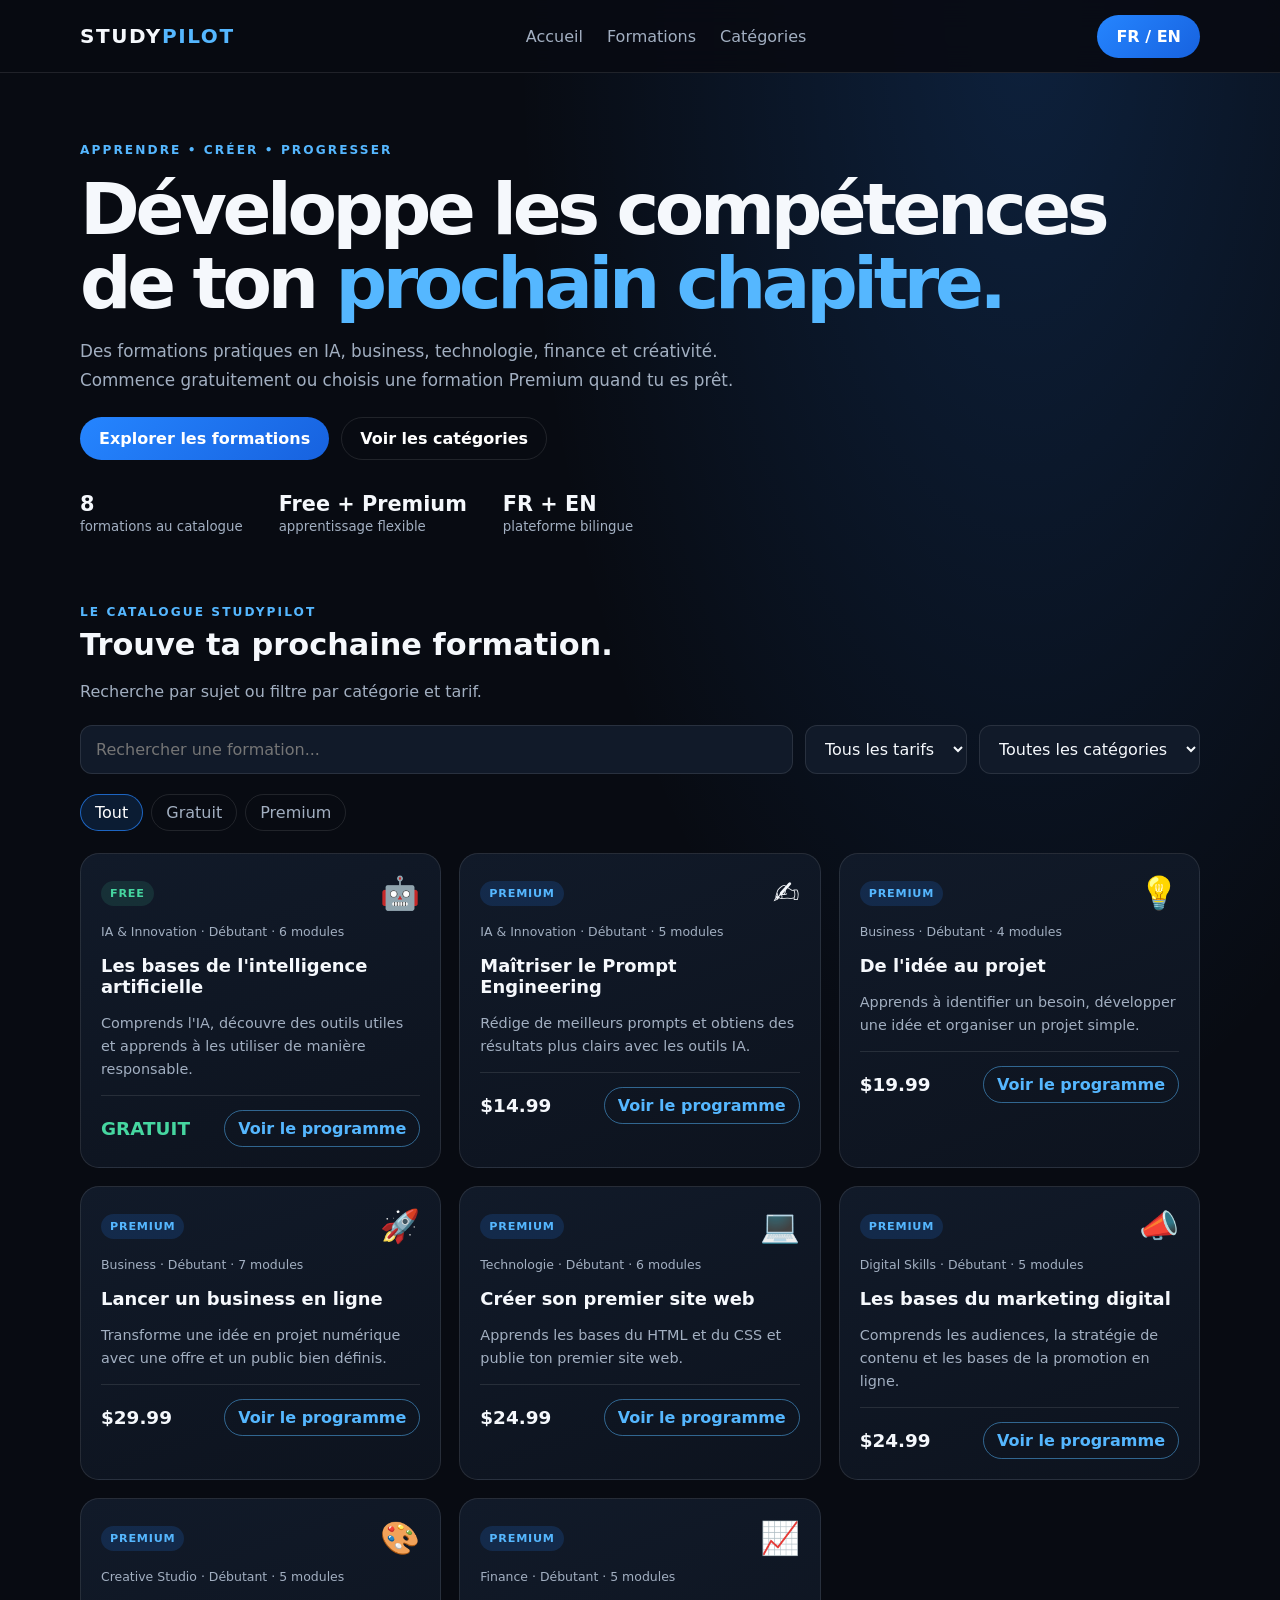
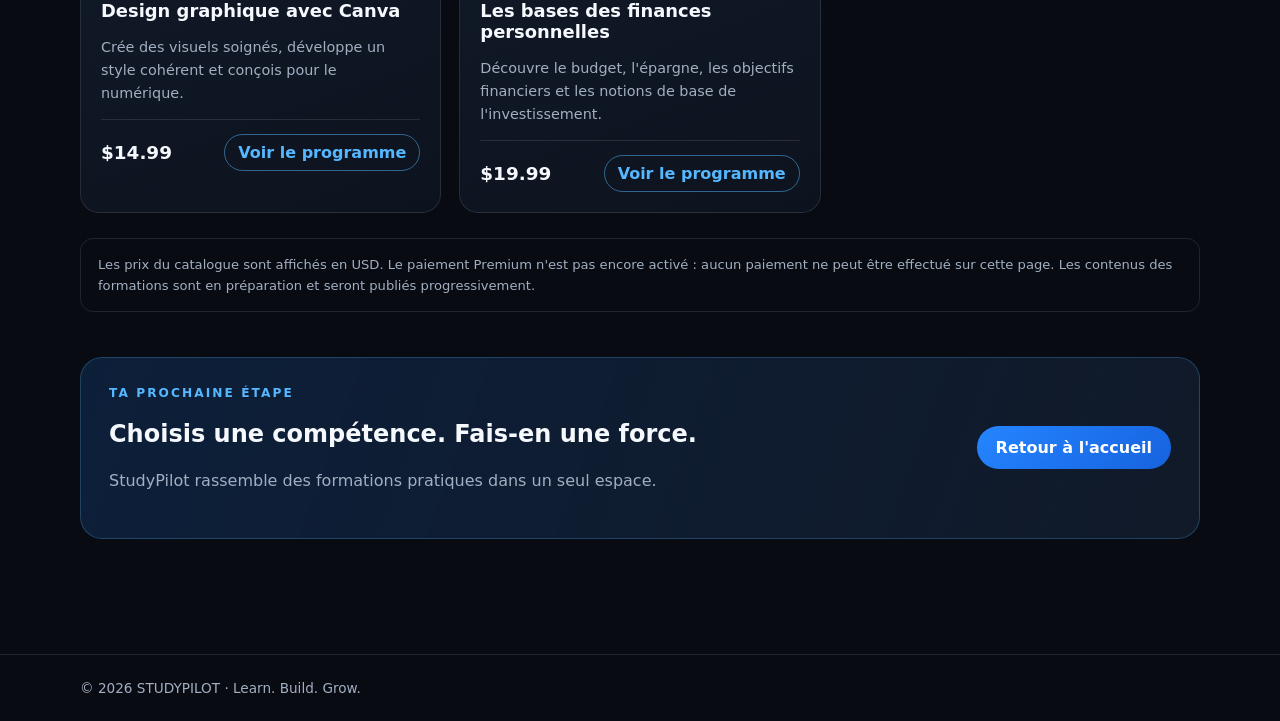
==== commit 869254d2: "Update formations.html" ====
--- a/formations.html
+++ b/formations.html
@@ -1,168 +1,74 @@
 <!DOCTYPE html>
-<html lang="en">
+<html lang="fr">
 <head>
-<meta charset="UTF-8">
-<meta name="viewport" content="width=device-width, initial-scale=1.0">
-<title>StudyPilot | Professional Courses</title>
+<meta charset="UTF-8"><meta name="viewport" content="width=device-width, initial-scale=1">
+<meta name="description" content="Explore les formations StudyPilot en intelligence artificielle, business, technologie, finance et créativité.">
+<title>Formations | StudyPilot</title>
 <style>
-*{margin:0;padding:0;box-sizing:border-box}
-body{font-family:Arial,sans-serif;background:#080b14;color:white}
-header{height:80px;padding:0 8%;display:flex;align-items:center;justify-content:space-between;border-bottom:1px solid #202638}
-.logo{font-size:25px;font-weight:900;letter-spacing:-1px}
-.logo span{color:#2878ff}
-nav{display:flex;gap:25px;align-items:center}
-a{color:white;text-decoration:none}
-nav a:hover{color:#3985ff}
-button{cursor:pointer;border:0}
-.lang{background:#18243b;color:white;padding:10px 15px;border-radius:8px}
-.hero{text-align:center;padding:75px 20px 45px}
-.hero h1{font-size:45px;margin-bottom:15px}
-.hero h1 span{color:#347fff}
-.hero p{color:#aab4c8;font-size:17px;line-height:1.6}
-.search{margin:30px auto 15px;max-width:520px}
-.search input{width:100%;padding:16px;border-radius:10px;border:1px solid #303d55;background:#111827;color:white;font-size:15px}
-.filters{display:flex;justify-content:center;gap:10px;flex-wrap:wrap;padding:15px}
-.filters button{padding:11px 17px;border-radius:25px;background:#151e30;color:#cbd5e1}
-.filters button.active,.filters button:hover{background:#2878ff;color:white}
-.section{padding:35px 8% 80px}
-.section h2{font-size:27px;margin-bottom:30px}
-.grid{display:grid;grid-template-columns:repeat(auto-fit,minmax(245px,1fr));gap:22px}
-.card{background:#111827;border:1px solid #263248;border-radius:15px;overflow:hidden;transition:.25s}
-.card:hover{transform:translateY(-6px);border-color:#347fff}
-.icon{height:145px;display:flex;align-items:center;justify-content:center;font-size:58px;background:linear-gradient(135deg,#132b52,#17213a)}
-.content{padding:22px}
-.tag{font-size:11px;color:#60a0ff;text-transform:uppercase;font-weight:bold;letter-spacing:1px}
-.content h3{font-size:19px;margin:12px 0}
-.content p{font-size:13px;color:#aab4c8;line-height:1.6;min-height:42px}
-.bottom{display:flex;justify-content:space-between;align-items:center;margin-top:22px}
-.price{font-size:20px;font-weight:bold}
-.free{color:#39d98a}
-.paid{color:#69a3ff}
-.details{background:#2878ff;color:white;padding:11px 15px;border-radius:7px;font-weight:bold}
-.details:hover{background:#1260df}
-.empty{text-align:center;color:#9ba8bd;padding:40px;display:none}
-footer{padding:35px;text-align:center;color:#8490a5;border-top:1px solid #202638}
-.modal{display:none;position:fixed;inset:0;background:#000c;align-items:center;justify-content:center;padding:20px;z-index:10}
-.modal-box{background:#121c30;border:1px solid #34435d;border-radius:16px;padding:30px;max-width:480px;width:100%}
-.modal-box h2{margin-bottom:15px}
-.modal-box p{color:#b4bfd1;line-height:1.7;margin-bottom:20px}
-.close{float:right;background:#263650;color:white;padding:8px 12px;border-radius:6px}
-@media(max-width:600px){header{padding:0 5%}nav{gap:12px}.hero h1{font-size:33px}.section{padding:30px 5%}}
+:root{--bg:#080b12;--panel:#111a29;--text:#f5f8fc;--muted:#a2afc1;--blue:#2585ff;--cyan:#55b7ff;--line:rgba(255,255,255,.1);--green:#46d6a0}
+*{box-sizing:border-box}html{scroll-behavior:smooth}body{margin:0;background:radial-gradient(ellipse at 80% 0%,rgba(37,133,255,.18),transparent 35%),var(--bg);color:var(--text);font-family:system-ui,-apple-system,"Segoe UI",sans-serif}a{color:inherit;text-decoration:none}button,input,select{font:inherit}.wrap{width:min(1120px,calc(100% - 40px));margin:auto}
+header{position:sticky;top:0;background:rgba(8,11,18,.9);backdrop-filter:blur(14px);border-bottom:1px solid var(--line);z-index:5}nav{height:72px;display:flex;align-items:center;justify-content:space-between;gap:20px}.logo{font-weight:900;letter-spacing:.08em;font-size:1.25rem}.logo span{color:var(--cyan)}.links{display:flex;gap:24px;color:var(--muted)}.links a:hover{color:white}
+.btn{display:inline-block;background:linear-gradient(135deg,var(--blue),#1762df);padding:12px 19px;border-radius:999px;font-weight:750;color:white;border:0;cursor:pointer}.ghost{display:inline-block;border:1px solid var(--line);padding:11px 18px;border-radius:999px;font-weight:700;background:transparent;color:white;cursor:pointer}
+.hero{padding:70px 0 35px}.eyebrow{color:var(--cyan);font-size:.76rem;letter-spacing:.17em;font-weight:850}.hero h1{font-size:clamp(2.6rem,6vw,4.5rem);letter-spacing:-.06em;line-height:1.03;margin:15px 0}.hero h1 span{color:var(--cyan)}.hero p,.muted{color:var(--muted);line-height:1.7}.hero p{max-width:680px;font-size:1.05rem}.actions{display:flex;gap:12px;flex-wrap:wrap;margin-top:23px}
+.stats{display:flex;gap:36px;flex-wrap:wrap;margin-top:32px}.stat strong{display:block;font-size:1.3rem}.stat small{color:var(--muted)}
+section.catalog{padding:35px 0 70px}.section-head{margin-bottom:20px}.section-head h2{font-size:1.9rem;margin:8px 0}.toolbar{display:flex;gap:12px;flex-wrap:wrap;margin:20px 0}.toolbar input,.toolbar select{background:var(--panel);color:var(--text);border:1px solid var(--line);border-radius:12px;padding:13px 15px}.toolbar input{flex:1 1 260px}.toolbar select{min-width:155px}
+.filters{display:flex;gap:8px;flex-wrap:wrap;margin:0 0 22px}.filter{border:1px solid var(--line);color:var(--muted);background:transparent;border-radius:999px;padding:8px 14px;cursor:pointer}.filter.active,.filter:hover{color:white;border-color:rgba(37,133,255,.7);background:rgba(37,133,255,.14)}
+.grid{display:grid;grid-template-columns:repeat(3,1fr);gap:18px}.card{padding:20px;border:1px solid var(--line);border-radius:19px;background:linear-gradient(160deg,var(--panel),#0d131e);transition:.2s}.card:hover{transform:translateY(-4px);border-color:rgba(85,183,255,.45)}.card-top{display:flex;align-items:center;justify-content:space-between}.icon{font-size:2rem}.badge{font-size:.7rem;letter-spacing:.07em;font-weight:850;padding:6px 9px;border-radius:999px;background:rgba(70,214,160,.12);color:var(--green)}.badge.premium{background:rgba(37,133,255,.16);color:var(--cyan)}.card h3{font-size:1.12rem;margin:16px 0 8px}.card p{color:var(--muted);font-size:.9rem;line-height:1.6;min-height:46px}.meta{font-size:.78rem;color:var(--muted);margin:12px 0}.card-bottom{display:flex;align-items:center;justify-content:space-between;gap:10px;border-top:1px solid var(--line);padding-top:14px;margin-top:14px}.price{font-size:1.15rem;font-weight:850}.price.free{color:var(--green)}.details{border:1px solid rgba(85,183,255,.5);color:var(--cyan);background:transparent;border-radius:999px;padding:8px 13px;font-weight:700;cursor:pointer}.empty{display:none;color:var(--muted);text-align:center;padding:35px;border:1px dashed var(--line);border-radius:18px;grid-column:1/-1}
+.notice{margin-top:25px;padding:15px 17px;border:1px solid var(--line);border-radius:13px;color:var(--muted);font-size:.82rem;line-height:1.6}.banner{margin:45px 0;padding:28px;border:1px solid rgba(85,183,255,.25);border-radius:22px;background:linear-gradient(110deg,rgba(37,133,255,.17),var(--panel));display:flex;align-items:center;justify-content:space-between;gap:18px}.banner p{color:var(--muted);max-width:650px;line-height:1.6}
+footer{border-top:1px solid var(--line);padding:25px 0;color:var(--muted);font-size:.85rem}
+.modal-backdrop{display:none;position:fixed;inset:0;z-index:20;background:rgba(0,0,0,.75);padding:20px;align-items:center;justify-content:center}.modal-backdrop.show{display:flex}.modal{width:min(560px,100%);max-height:85vh;overflow:auto;background:#111a29;border:1px solid var(--line);border-radius:20px;padding:25px}.modal h2{margin:10px 0}.modal p,.modal li{color:var(--muted);line-height:1.65}.close{float:right;background:transparent;color:var(--muted);border:0;font-size:1.5rem;cursor:pointer}.modal-price{font-size:1.25rem;font-weight:850;color:var(--cyan)}
+@media(max-width:850px){.grid{grid-template-columns:repeat(2,1fr)}.links{gap:13px}}
+@media(max-width:600px){.wrap{width:calc(100% - 28px)}nav{height:64px}.links{gap:10px;font-size:.82rem}.links a:nth-child(3){display:none}.grid{grid-template-columns:1fr}.banner{align-items:flex-start;flex-direction:column}.hero{padding:48px 0 25px}}
 </style>
 </head>
 <body>
-
-<header>
-<a href="index.html" class="logo">STUDY<span>PILOT</span></a>
-<nav>
-<a href="index.html" data-en="Home" data-fr="Accueil">Home</a>
-<a href="#courses" data-en="Courses" data-fr="Formations">Courses</a>
-<button class="lang" onclick="toggleLang()">FR / EN</button>
-</nav>
-</header>
-
-<section class="hero">
-<h1 data-en="Explore Your <span>Potential</span>" data-fr="Explorez votre <span>Potentiel</span>">Explore Your <span>Potential</span></h1>
-<p data-en="Learn new skills. Build your future. Create new opportunities." data-fr="Apprenez de nouvelles compétences. Construisez votre avenir. Créez de nouvelles opportunités.">Learn new skills. Build your future. Create new opportunities.</p>
-<div class="search">
-<input type="text" id="search" placeholder="Search for a course..." oninput="filterCourses()">
+<header><nav class="wrap"><a class="logo" href="index.html">STUDY<span>PILOT</span></a><div class="links"><a href="index.html" data-en="Home" data-fr="Accueil">Accueil</a><a href="#catalogue" data-en="Courses" data-fr="Formations">Formations</a><a href="#categories" data-en="Categories" data-fr="Catégories">Catégories</a></div><button class="btn" id="lang">FR / EN</button></nav></header>
+<main>
+<div class="wrap hero"><div class="eyebrow" data-en="LEARN • BUILD • GROW" data-fr="APPRENDRE • CRÉER • PROGRESSER">APPRENDRE • CRÉER • PROGRESSER</div>
+<h1 data-en="Build skills for your <span>next chapter.</span>" data-fr="Développe les compétences de ton <span>prochain chapitre.</span>">Développe les compétences de ton <span>prochain chapitre.</span></h1>
+<p data-en="Practical courses in AI, business, technology, finance and creativity. Start with free learning or unlock a premium course when you're ready." data-fr="Des formations pratiques en IA, business, technologie, finance et créativité. Commence gratuitement ou choisis une formation Premium quand tu es prêt.">Des formations pratiques en IA, business, technologie, finance et créativité. Commence gratuitement ou choisis une formation Premium quand tu es prêt.</p>
+<div class="actions"><a class="btn" href="#catalogue" data-en="Explore courses" data-fr="Explorer les formations">Explorer les formations</a><a class="ghost" href="#categories" data-en="Browse categories" data-fr="Voir les catégories">Voir les catégories</a></div>
+<div class="stats"><div class="stat"><strong>8</strong><small data-en="course previews" data-fr="formations au catalogue">formations au catalogue</small></div><div class="stat"><strong>Free + Premium</strong><small data-en="flexible learning" data-fr="apprentissage flexible">apprentissage flexible</small></div><div class="stat"><strong>FR + EN</strong><small data-en="bilingual platform" data-fr="plateforme bilingue">plateforme bilingue</small></div></div></div>
+<section class="wrap catalog" id="catalogue"><div class="section-head"><div class="eyebrow" data-en="THE STUDYPILOT CATALOGUE" data-fr="LE CATALOGUE STUDYPILOT">LE CATALOGUE STUDYPILOT</div><h2 data-en="Find your next course." data-fr="Trouve ta prochaine formation.">Trouve ta prochaine formation.</h2><p class="muted" data-en="Search by topic or filter by category and price." data-fr="Recherche par sujet ou filtre par catégorie et tarif.">Recherche par sujet ou filtre par catégorie et tarif.</p></div>
+<div class="toolbar"><input id="search" type="search" placeholder="Rechercher une formation..." aria-label="Rechercher une formation"><select id="priceFilter" aria-label="Filtrer par tarif"><option value="all">Tous les tarifs</option><option value="free">Gratuit</option><option value="premium">Premium</option></select><select id="categoryFilter" aria-label="Filtrer par catégorie"><option value="all">Toutes les catégories</option><option value="AI">IA & Innovation</option><option value="Business">Business</option><option value="Technology">Technologie</option><option value="Finance">Finance</option><option value="Creative">Créativité</option></select></div>
+<div class="filters" id="categories"><button class="filter active" data-filter="all">Tout</button><button class="filter" data-filter="free">Gratuit</button><button class="filter" data-filter="premium">Premium</button></div>
+<div class="grid" id="courseGrid">
+<article class="card" data-type="free" data-category="AI" data-search="ai intelligence artificielle beginner débutant chatgpt"><div class="card-top"><span class="badge">FREE</span><span class="icon">🤖</span></div><div class="meta">IA & Innovation · Débutant · 6 modules</div><h3 data-en="AI Skills for Beginners" data-fr="Les bases de l'intelligence artificielle">Les bases de l'intelligence artificielle</h3><p data-en="Understand AI, explore useful tools and learn how to use them responsibly." data-fr="Comprends l'IA, découvre des outils utiles et apprends à les utiliser de manière responsable.">Comprends l'IA, découvre des outils utiles et apprends à les utiliser de manière responsable.</p><div class="card-bottom"><span class="price free">GRATUIT</span><button class="details" data-course="ai">Voir le programme</button></div></article>
+<article class="card" data-type="premium" data-category="AI" data-search="prompt engineering prompts chatgpt ai"><div class="card-top"><span class="badge premium">PREMIUM</span><span class="icon">✍️</span></div><div class="meta">IA & Innovation · Débutant · 5 modules</div><h3 data-en="Prompt Engineering" data-fr="Maîtriser le Prompt Engineering">Maîtriser le Prompt Engineering</h3><p data-en="Write better prompts and get clearer, more useful results from AI tools." data-fr="Rédige de meilleurs prompts et obtiens des résultats plus clairs avec les outils IA.">Rédige de meilleurs prompts et obtiens des résultats plus clairs avec les outils IA.</p><div class="card-bottom"><span class="price">$14.99</span><button class="details" data-course="prompts">Voir le programme</button></div></article>
+<article class="card" data-type="premium" data-category="Business" data-search="business entrepreneurship idea projet entreprise"><div class="card-top"><span class="badge premium">PREMIUM</span><span class="icon">💡</span></div><div class="meta">Business · Débutant · 4 modules</div><h3 data-en="From Idea to Business" data-fr="De l'idée au projet">De l'idée au projet</h3><p data-en="Learn how to identify a problem, shape an idea and plan a simple project." data-fr="Apprends à identifier un besoin, développer une idée et organiser un projet simple.">Apprends à identifier un besoin, développer une idée et organiser un projet simple.</p><div class="card-bottom"><span class="price">$19.99</span><button class="details" data-course="idea">Voir le programme</button></div></article>
+<article class="card" data-type="premium" data-category="Business" data-search="online business ecommerce entrepreneurship marketing"><div class="card-top"><span class="badge premium">PREMIUM</span><span class="icon">🚀</span></div><div class="meta">Business · Débutant · 7 modules</div><h3 data-en="Start an Online Business" data-fr="Lancer un business en ligne">Lancer un business en ligne</h3><p data-en="Turn an idea into a structured digital project with a clear offer and audience." data-fr="Transforme une idée en projet numérique avec une offre et un public bien définis.">Transforme une idée en projet numérique avec une offre et un public bien définis.</p><div class="card-bottom"><span class="price">$29.99</span><button class="details" data-course="business">Voir le programme</button></div></article>
+<article class="card" data-type="premium" data-category="Technology" data-search="website web development html css coding programmation"><div class="card-top"><span class="badge premium">PREMIUM</span><span class="icon">💻</span></div><div class="meta">Technologie · Débutant · 6 modules</div><h3 data-en="Create Your First Website" data-fr="Créer son premier site web">Créer son premier site web</h3><p data-en="Learn the foundations of HTML and CSS and publish a first website." data-fr="Apprends les bases du HTML et du CSS et publie ton premier site web.">Apprends les bases du HTML et du CSS et publie ton premier site web.</p><div class="card-bottom"><span class="price">$24.99</span><button class="details" data-course="website">Voir le programme</button></div></article>
+<article class="card" data-type="premium" data-category="Technology" data-search="digital marketing social media content marketing"><div class="card-top"><span class="badge premium">PREMIUM</span><span class="icon">📣</span></div><div class="meta">Digital Skills · Débutant · 5 modules</div><h3 data-en="Digital Marketing Essentials" data-fr="Les bases du marketing digital">Les bases du marketing digital</h3><p data-en="Understand audiences, content strategy and the foundations of online promotion." data-fr="Comprends les audiences, la stratégie de contenu et les bases de la promotion en ligne.">Comprends les audiences, la stratégie de contenu et les bases de la promotion en ligne.</p><div class="card-bottom"><span class="price">$24.99</span><button class="details" data-course="marketing">Voir le programme</button></div></article>
+<article class="card" data-type="premium" data-category="Creative" data-search="graphic design canva branding creativity design"><div class="card-top"><span class="badge premium">PREMIUM</span><span class="icon">🎨</span></div><div class="meta">Creative Studio · Débutant · 5 modules</div><h3 data-en="Graphic Design with Canva" data-fr="Design graphique avec Canva">Design graphique avec Canva</h3><p data-en="Create polished visuals, build a consistent style and design for digital platforms." data-fr="Crée des visuels soignés, développe un style cohérent et conçois pour le numérique.">Crée des visuels soignés, développe un style cohérent et conçois pour le numérique.</p><div class="card-bottom"><span class="price">$14.99</span><button class="details" data-course="design">Voir le programme</button></div></article>
+<article class="card" data-type="premium" data-category="Finance" data-search="personal finance budget saving money investment"><div class="card-top"><span class="badge premium">PREMIUM</span><span class="icon">📈</span></div><div class="meta">Finance · Débutant · 5 modules</div><h3 data-en="Personal Finance Foundations" data-fr="Les bases des finances personnelles">Les bases des finances personnelles</h3><p data-en="Explore budgeting, saving, financial goals and basic investing concepts." data-fr="Découvre le budget, l'épargne, les objectifs financiers et les notions de base de l'investissement.">Découvre le budget, l'épargne, les objectifs financiers et les notions de base de l'investissement.</p><div class="card-bottom"><span class="price">$19.99</span><button class="details" data-course="finance">Voir le programme</button></div></article>
+<div class="empty" id="empty">Aucune formation ne correspond à ta recherche.</div>
 </div>
-</section>
-
-<div class="filters">
-<button class="active" onclick="setFilter('all',this)" data-en="All" data-fr="Tout">All</button>
-<button onclick="setFilter('professional',this)">Professional</button>
-<button onclick="setFilter('ai',this)">AI & Innovation</button>
-<button onclick="setFilter('business',this)">Business</button>
-<button onclick="setFilter('digital',this)">Digital Skills</button>
-<button onclick="setFilter('finance',this)">Finance</button>
-<button onclick="setFilter('creative',this)">Creative Studio</button>
-</div>
-
-<section class="section" id="courses">
-<h2 data-en="Discover Our Courses" data-fr="Découvrez nos formations">Discover Our Courses</h2>
-<div class="grid" id="grid"></div>
-<div class="empty" id="empty">No courses found.</div>
-</section>
-
-<div class="modal" id="modal">
-<div class="modal-box">
-<button class="close" onclick="closeModal()">✕</button>
-<h2 id="modalTitle"></h2>
-<p id="modalDescription"></p>
-<h3 id="modalPrice"></h3>
-<br>
-<button class="details" onclick="alert(currentLang==='en'?'Enrollment coming soon!':'Inscriptions bientôt disponibles !')" data-en="Enroll Now" data-fr="S'inscrire">Enroll Now</button>
-</div>
-</div>
-
-<footer>
-STUDYPILOT © 2026 — Learn. Build. Grow.
-</footer>
-
+<div class="notice" data-en="Prices are catalogue prices in USD. Premium checkout is not activated yet, so no payment can be made on this page. Course content is being developed and will be published progressively." data-fr="Les prix du catalogue sont affichés en USD. Le paiement Premium n'est pas encore activé : aucun paiement ne peut être effectué sur cette page. Les contenus des formations sont en préparation et seront publiés progressivement.">Les prix du catalogue sont affichés en USD. Le paiement Premium n'est pas encore activé : aucun paiement ne peut être effectué sur cette page. Les contenus des formations sont en préparation et seront publiés progressivement.</div>
+<div class="banner"><div><div class="eyebrow" data-en="YOUR NEXT STEP" data-fr="TA PROCHAINE ÉTAPE">TA PROCHAINE ÉTAPE</div><h2 data-en="Choose a skill. Make it yours." data-fr="Choisis une compétence. Fais-en une force.">Choisis une compétence. Fais-en une force.</h2><p data-en="StudyPilot brings practical learning together in one place." data-fr="StudyPilot rassemble des formations pratiques dans un seul espace.">StudyPilot rassemble des formations pratiques dans un seul espace.</p></div><a class="btn" href="index.html" data-en="Back to home" data-fr="Retour à l'accueil">Retour à l'accueil</a></div>
+</section></main>
+<footer><div class="wrap">© <span id="year"></span> STUDYPILOT · Learn. Build. Grow.</div></footer>
+<div class="modal-backdrop" id="modalBackdrop" role="dialog" aria-modal="true" aria-labelledby="modalTitle"><div class="modal"><button class="close" id="closeModal" aria-label="Fermer">×</button><div class="eyebrow" data-en="COURSE OVERVIEW" data-fr="APERÇU DE LA FORMATION">APERÇU DE LA FORMATION</div><h2 id="modalTitle">Formation</h2><p id="modalDescription"></p><div class="modal-price" id="modalPrice"></div><ul id="modalModules"></ul><p id="modalNote" class="muted"></p><button class="btn" id="modalDone">Fermer</button></div></div>
 <script>
-let currentLang='en';
-let currentFilter='all';
-
-const courses=[
-{title:'AI Skills for Beginners',category:'ai',icon:'🤖',price:'FREE',description:'Discover artificial intelligence and learn how to use modern AI tools.'},
-{title:'Prompt Engineering',category:'ai',icon:'💡',price:'$14.99',description:'Master the art of writing effective prompts and getting better AI results.'},
-{title:'From Idea to Business',category:'business',icon:'🚀',price:'$19.99',description:'Turn your ideas into real business projects and learn the basics of entrepreneurship.'},
-{title:'Start an Online Business',category:'business',icon:'💼',price:'$29.99',description:'Discover how to build and develop your own online business.'},
-{title:'Create Your First Website',category:'digital',icon:'💻',price:'$24.99',description:'Learn the fundamentals of web development and create your first website.'},
-{title:'Digital Marketing',category:'professional',icon:'📈',price:'$24.99',description:'Understand digital marketing, social media and online growth strategies.'},
-{title:'Graphic Design with Canva',category:'creative',icon:'🎨',price:'$14.99',description:'Learn design principles and create professional visual content.'},
-{title:'Personal Finance',category:'finance',icon:'💰',price:'$19.99',description:'Understand budgeting, saving, financial planning and money management.'}
-];
-
-function renderCourses(){
-let search=document.getElementById('search').value.toLowerCase();
-let filtered=courses.filter(c=>(currentFilter==='all'||c.category===currentFilter)&&c.title.toLowerCase().includes(search));
-document.getElementById('grid').innerHTML=filtered.map((c,i)=>`
-<div class="card">
-<div class="icon">${c.icon}</div>
-<div class="content">
-<span class="tag">${c.category}</span>
-<h3>${c.title}</h3>
-<p>${c.description}</p>
-<div class="bottom">
-<span class="price ${c.price==='FREE'?'free':'paid'}">${c.price}</span>
-<button class="details" onclick="openModal('${c.title}')">${currentLang==='en'?'Discover':'Découvrir'}</button>
-</div>
-</div>
-</div>`).join('');
-document.getElementById('empty').style.display=filtered.length?'none':'block';
-}
-
-function setFilter(filter,btn){
-currentFilter=filter;
-document.querySelectorAll('.filters button').forEach(b=>b.classList.remove('active'));
-btn.classList.add('active');
-renderCourses();
-}
-
-function filterCourses(){renderCourses()}
-
-let currentCourse=null;
-
-function openModal(title){
-currentCourse=courses.find(c=>c.title===title);
-document.getElementById('modalTitle').textContent=currentCourse.title;
-document.getElementById('modalDescription').textContent=currentCourse.description;
-document.getElementById('modalPrice').textContent=currentCourse.price;
-document.getElementById('modal').style.display='flex';
-}
-
-function closeModal(){document.getElementById('modal').style.display='none'}
-
-function toggleLang(){
-currentLang=currentLang==='en'?'fr':'en';
-document.querySelectorAll('[data-en]').forEach(el=>el.innerHTML=el.getAttribute('data-'+currentLang));
-document.getElementById('search').placeholder=currentLang==='en'?'Search for a course...':'Rechercher une formation...';
-renderCourses();
-}
-
-renderCourses();
+let lang="fr",activeFilter="all";
+const data={
+ai:{title:"Les bases de l'intelligence artificielle",en:"AI Skills for Beginners",price:"Gratuit",modules:["Comprendre ce qu'est l'IA","Découvrir les assistants IA","Écrire un prompt clair","Vérifier les réponses de l'IA","Utiliser l'IA de manière responsable","Mini-projet pratique"]},
+prompts:{title:"Maîtriser le Prompt Engineering",en:"Prompt Engineering",price:"$14.99",modules:["Comprendre les prompts","Donner du contexte et des consignes","Structurer une demande efficace","Améliorer les réponses","Atelier pratique"]},
+idea:{title:"De l'idée au projet",en:"From Idea to Business",price:"Gratuit",modules:["Identifier un besoin","Trouver une idée utile","Définir son public","Présenter son projet"]},
+business:{title:"Lancer un business en ligne",en:"Start an Online Business",price:"$29.99",modules:["Choisir un modèle de business","Étudier son marché","Définir son offre","Comprendre les clients","Créer une présence en ligne","Découvrir le marketing","Construire un plan de lancement"]},
+website:{title:"Créer son premier site web",en:"Create Your First Website",price:"$24.99",modules:["Comprendre le web","Préparer la structure du site","Découvrir HTML","Styliser avec CSS","Adapter le site au mobile","Publier son site"]},
+marketing:{title:"Les bases du marketing digital",en:"Digital Marketing Essentials",price:"$24.99",modules:["Comprendre le marketing digital","Identifier son audience","Créer du contenu utile","Découvrir les réseaux sociaux","Mesurer les résultats"]},
+design:{title:"Design graphique avec Canva",en:"Graphic Design with Canva",price:"$14.99",modules:["Principes visuels de base","Couleurs et typographie","Créer une identité cohérente","Concevoir des publications","Préparer ses exports"]},
+finance:{title:"Les bases des finances personnelles",en:"Personal Finance Foundations",price:"$19.99",modules:["Comprendre un budget","Organiser ses dépenses","Construire une épargne","Définir des objectifs","Découvrir les notions d'investissement"]}
+};
+const cards=[...document.querySelectorAll(".card[data-type]")];
+const search=document.getElementById("search"),priceFilter=document.getElementById("priceFilter"),categoryFilter=document.getElementById("categoryFilter");
+function filterCourses(){let term=search.value.toLowerCase().trim(),shown=0;cards.forEach(c=>{let ok=(c.innerText+" "+c.dataset.search).toLowerCase().includes(term)&&(activeFilter==="all"||c.dataset.type===activeFilter)&&(priceFilter.value==="all"||c.dataset.type===priceFilter.value)&&(categoryFilter.value==="all"||c.dataset.category===categoryFilter.value);c.style.display=ok?"":"none";if(ok)shown++;});document.getElementById("empty").style.display=shown?"none":"block";}
+search.addEventListener("input",filterCourses);priceFilter.addEventListener("change",filterCourses);categoryFilter.addEventListener("change",filterCourses);
+document.querySelectorAll(".filter").forEach(b=>b.addEventListener("click",()=>{document.querySelectorAll(".filter").forEach(x=>x.classList.remove("active"));b.classList.add("active");activeFilter=b.dataset.filter;filterCourses();}));
+const backdrop=document.getElementById("modalBackdrop");function closeModal(){backdrop.classList.remove("show");}
+document.querySelectorAll(".details").forEach(b=>b.addEventListener("click",()=>{let c=data[b.dataset.course];document.getElementById("modalTitle").textContent=lang==="fr"?c.title:c.en;document.getElementById("modalDescription").textContent=lang==="fr"?"Voici les thèmes prévus dans cette formation :":"Topics planned for this course:";document.getElementById("modalPrice").textContent=c.price;document.getElementById("modalModules").innerHTML=c.modules.map(m=>"<li>"+m+"</li>").join("");document.getElementById("modalNote").textContent=lang==="fr"?"Le contenu complet sera publié progressivement.":"Full course content will be published progressively.";backdrop.classList.add("show");}));
+document.getElementById("closeModal").addEventListener("click",closeModal);document.getElementById("modalDone").addEventListener("click",closeModal);backdrop.addEventListener("click",e=>{if(e.target===backdrop)closeModal();});document.addEventListener("keydown",e=>{if(e.key==="Escape")closeModal();});
+document.getElementById("lang").addEventListener("click",()=>{lang=lang==="fr"?"en":"fr";document.documentElement.lang=lang;document.querySelectorAll("[data-en][data-fr]").forEach(e=>e.innerHTML=e.dataset[lang]);document.getElementById("lang").textContent=lang==="fr"?"FR / EN":"EN / FR";document.getElementById("search").placeholder=lang==="fr"?"Rechercher une formation...":"Search courses...";document.getElementById("empty").textContent=lang==="fr"?"Aucune formation ne correspond à ta recherche.":"No courses match your search.";});
+document.getElementById("year").textContent=new Date().getFullYear();
 </script>
-</body>
-</html>
+</body></html>
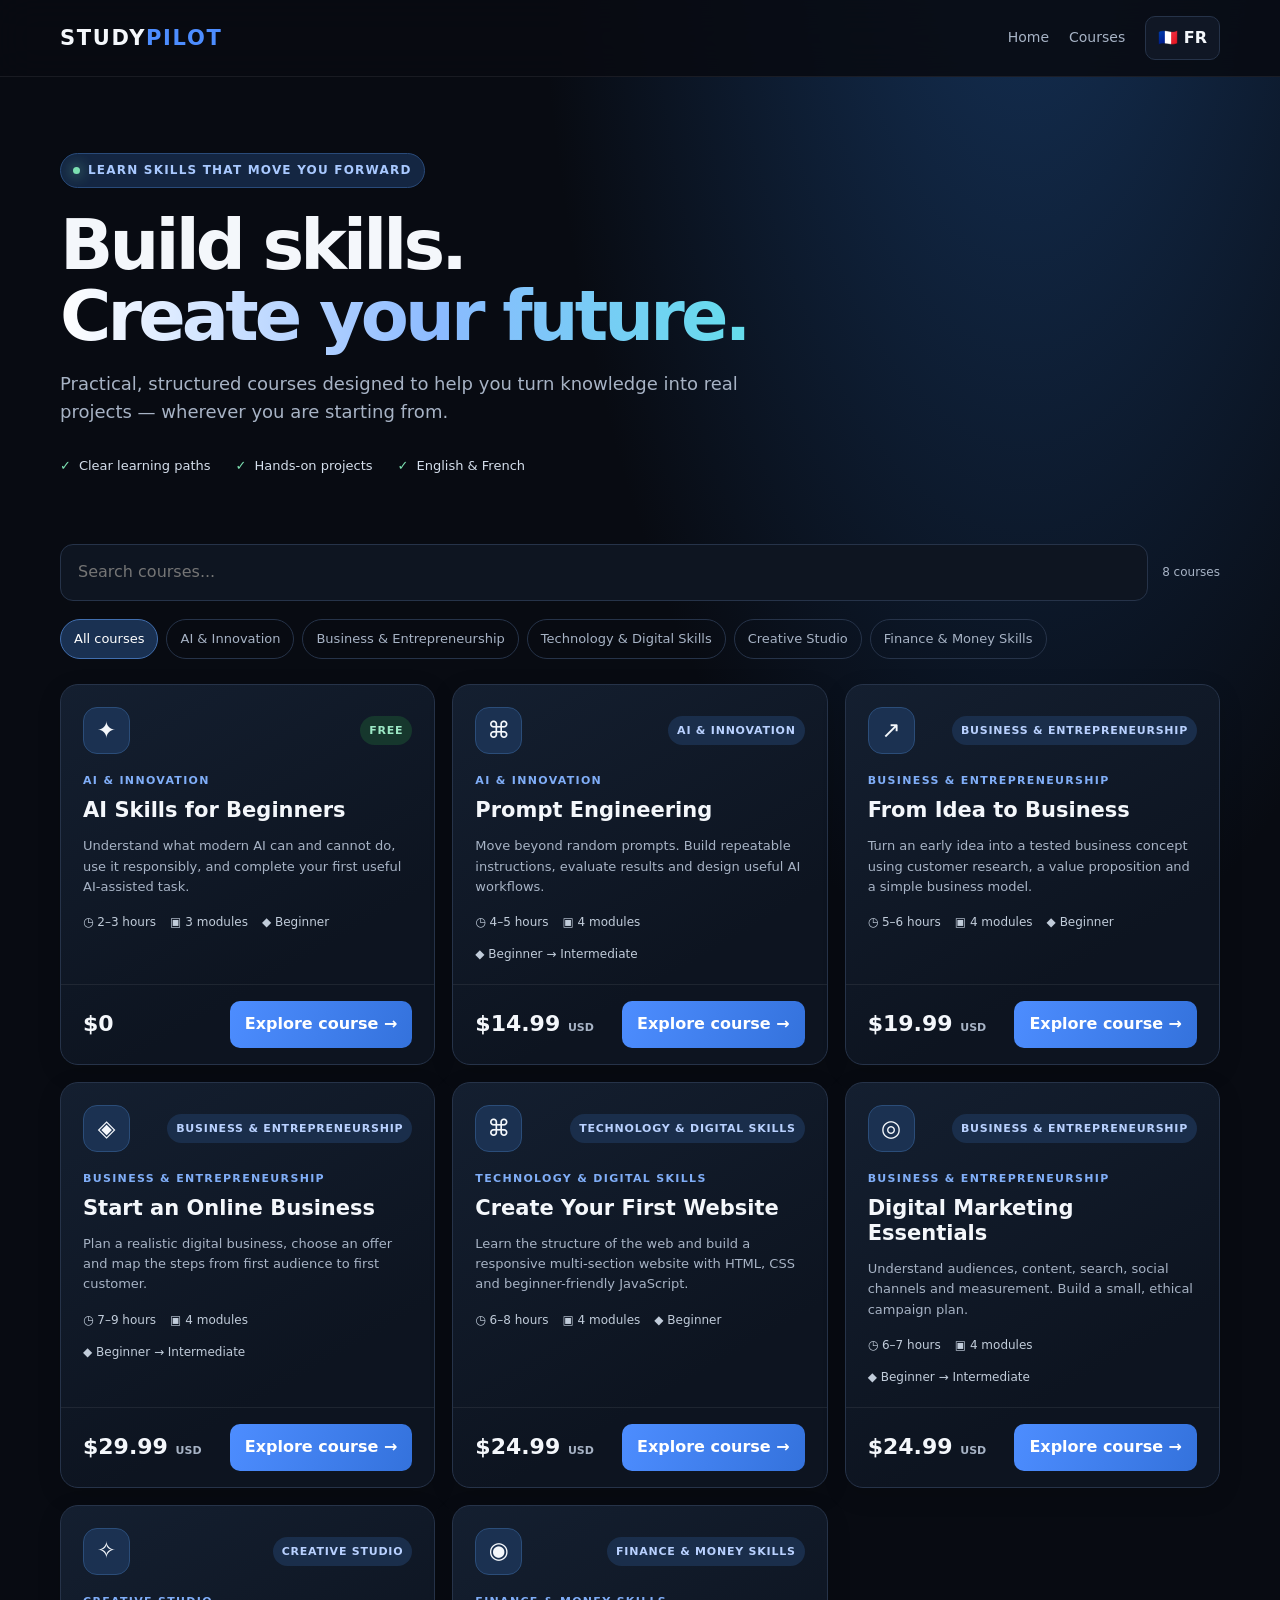
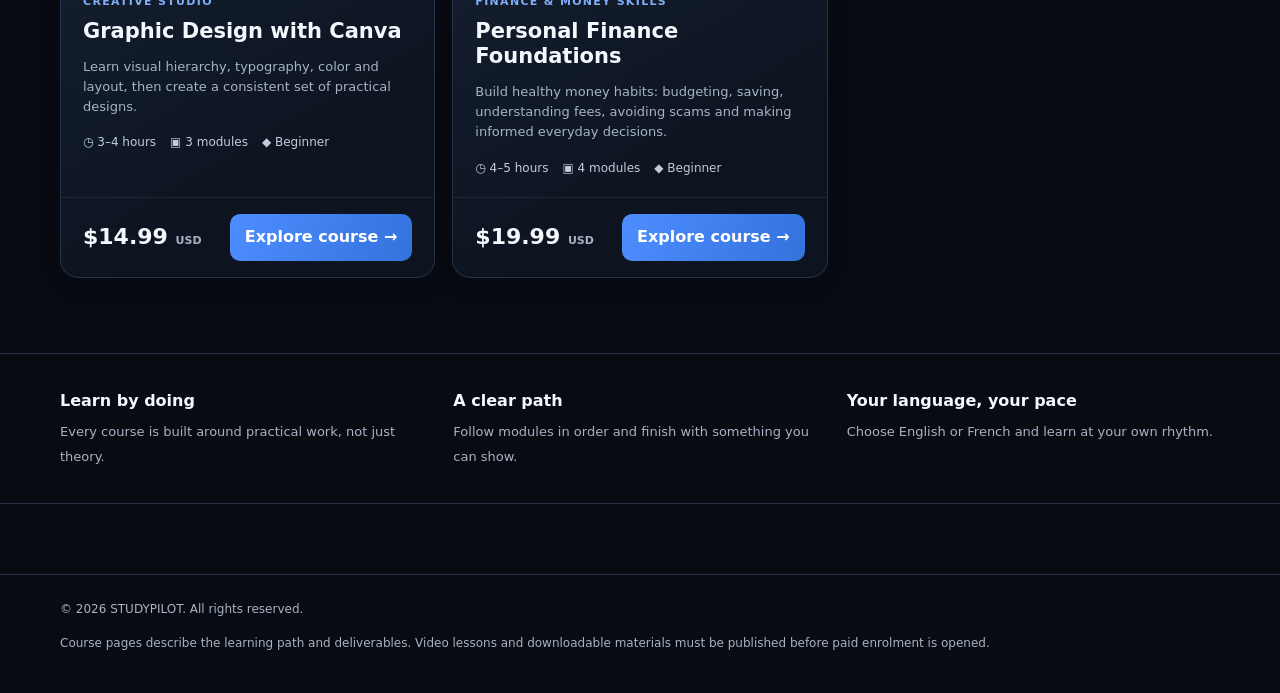
==== commit 9ff3c2a3: "Update print statement from 'Hello' to 'Goodbye'" ====
--- a/formations.html
+++ b/formations.html
@@ -1,74 +1,41 @@
 <!DOCTYPE html>
-<html lang="fr">
+<html lang="en">
 <head>
-<meta charset="UTF-8"><meta name="viewport" content="width=device-width, initial-scale=1">
-<meta name="description" content="Explore les formations StudyPilot en intelligence artificielle, business, technologie, finance et créativité.">
-<title>Formations | StudyPilot</title>
+<meta charset="UTF-8"><meta name="viewport" content="width=device-width, initial-scale=1.0">
+<meta name="description" content="StudyPilot — practical, project-based courses in AI, business, technology, creativity and finance.">
+<title>StudyPilot — Professional Courses</title>
 <style>
-:root{--bg:#080b12;--panel:#111a29;--text:#f5f8fc;--muted:#a2afc1;--blue:#2585ff;--cyan:#55b7ff;--line:rgba(255,255,255,.1);--green:#46d6a0}
-*{box-sizing:border-box}html{scroll-behavior:smooth}body{margin:0;background:radial-gradient(ellipse at 80% 0%,rgba(37,133,255,.18),transparent 35%),var(--bg);color:var(--text);font-family:system-ui,-apple-system,"Segoe UI",sans-serif}a{color:inherit;text-decoration:none}button,input,select{font:inherit}.wrap{width:min(1120px,calc(100% - 40px));margin:auto}
-header{position:sticky;top:0;background:rgba(8,11,18,.9);backdrop-filter:blur(14px);border-bottom:1px solid var(--line);z-index:5}nav{height:72px;display:flex;align-items:center;justify-content:space-between;gap:20px}.logo{font-weight:900;letter-spacing:.08em;font-size:1.25rem}.logo span{color:var(--cyan)}.links{display:flex;gap:24px;color:var(--muted)}.links a:hover{color:white}
-.btn{display:inline-block;background:linear-gradient(135deg,var(--blue),#1762df);padding:12px 19px;border-radius:999px;font-weight:750;color:white;border:0;cursor:pointer}.ghost{display:inline-block;border:1px solid var(--line);padding:11px 18px;border-radius:999px;font-weight:700;background:transparent;color:white;cursor:pointer}
-.hero{padding:70px 0 35px}.eyebrow{color:var(--cyan);font-size:.76rem;letter-spacing:.17em;font-weight:850}.hero h1{font-size:clamp(2.6rem,6vw,4.5rem);letter-spacing:-.06em;line-height:1.03;margin:15px 0}.hero h1 span{color:var(--cyan)}.hero p,.muted{color:var(--muted);line-height:1.7}.hero p{max-width:680px;font-size:1.05rem}.actions{display:flex;gap:12px;flex-wrap:wrap;margin-top:23px}
-.stats{display:flex;gap:36px;flex-wrap:wrap;margin-top:32px}.stat strong{display:block;font-size:1.3rem}.stat small{color:var(--muted)}
-section.catalog{padding:35px 0 70px}.section-head{margin-bottom:20px}.section-head h2{font-size:1.9rem;margin:8px 0}.toolbar{display:flex;gap:12px;flex-wrap:wrap;margin:20px 0}.toolbar input,.toolbar select{background:var(--panel);color:var(--text);border:1px solid var(--line);border-radius:12px;padding:13px 15px}.toolbar input{flex:1 1 260px}.toolbar select{min-width:155px}
-.filters{display:flex;gap:8px;flex-wrap:wrap;margin:0 0 22px}.filter{border:1px solid var(--line);color:var(--muted);background:transparent;border-radius:999px;padding:8px 14px;cursor:pointer}.filter.active,.filter:hover{color:white;border-color:rgba(37,133,255,.7);background:rgba(37,133,255,.14)}
-.grid{display:grid;grid-template-columns:repeat(3,1fr);gap:18px}.card{padding:20px;border:1px solid var(--line);border-radius:19px;background:linear-gradient(160deg,var(--panel),#0d131e);transition:.2s}.card:hover{transform:translateY(-4px);border-color:rgba(85,183,255,.45)}.card-top{display:flex;align-items:center;justify-content:space-between}.icon{font-size:2rem}.badge{font-size:.7rem;letter-spacing:.07em;font-weight:850;padding:6px 9px;border-radius:999px;background:rgba(70,214,160,.12);color:var(--green)}.badge.premium{background:rgba(37,133,255,.16);color:var(--cyan)}.card h3{font-size:1.12rem;margin:16px 0 8px}.card p{color:var(--muted);font-size:.9rem;line-height:1.6;min-height:46px}.meta{font-size:.78rem;color:var(--muted);margin:12px 0}.card-bottom{display:flex;align-items:center;justify-content:space-between;gap:10px;border-top:1px solid var(--line);padding-top:14px;margin-top:14px}.price{font-size:1.15rem;font-weight:850}.price.free{color:var(--green)}.details{border:1px solid rgba(85,183,255,.5);color:var(--cyan);background:transparent;border-radius:999px;padding:8px 13px;font-weight:700;cursor:pointer}.empty{display:none;color:var(--muted);text-align:center;padding:35px;border:1px dashed var(--line);border-radius:18px;grid-column:1/-1}
-.notice{margin-top:25px;padding:15px 17px;border:1px solid var(--line);border-radius:13px;color:var(--muted);font-size:.82rem;line-height:1.6}.banner{margin:45px 0;padding:28px;border:1px solid rgba(85,183,255,.25);border-radius:22px;background:linear-gradient(110deg,rgba(37,133,255,.17),var(--panel));display:flex;align-items:center;justify-content:space-between;gap:18px}.banner p{color:var(--muted);max-width:650px;line-height:1.6}
-footer{border-top:1px solid var(--line);padding:25px 0;color:var(--muted);font-size:.85rem}
-.modal-backdrop{display:none;position:fixed;inset:0;z-index:20;background:rgba(0,0,0,.75);padding:20px;align-items:center;justify-content:center}.modal-backdrop.show{display:flex}.modal{width:min(560px,100%);max-height:85vh;overflow:auto;background:#111a29;border:1px solid var(--line);border-radius:20px;padding:25px}.modal h2{margin:10px 0}.modal p,.modal li{color:var(--muted);line-height:1.65}.close{float:right;background:transparent;color:var(--muted);border:0;font-size:1.5rem;cursor:pointer}.modal-price{font-size:1.25rem;font-weight:850;color:var(--cyan)}
-@media(max-width:850px){.grid{grid-template-columns:repeat(2,1fr)}.links{gap:13px}}
-@media(max-width:600px){.wrap{width:calc(100% - 28px)}nav{height:64px}.links{gap:10px;font-size:.82rem}.links a:nth-child(3){display:none}.grid{grid-template-columns:1fr}.banner{align-items:flex-start;flex-direction:column}.hero{padding:48px 0 25px}}
-</style>
-</head>
+:root{--bg:#080b12;--panel:#101725;--panel2:#151f30;--line:#263349;--text:#f4f7fb;--muted:#a7b3c5;--blue:#4d8dff;--cyan:#63d8ed;--green:#7ce0b1;--gold:#ffd27a;--shadow:0 18px 55px #0007}
+*{box-sizing:border-box}html{scroll-behavior:smooth}body{margin:0;background:radial-gradient(ellipse at 80% -10%,#15335a 0,transparent 34%),var(--bg);color:var(--text);font-family:Inter,ui-sans-serif,system-ui,-apple-system,BlinkMacSystemFont,"Segoe UI",sans-serif;line-height:1.55}button,input{font:inherit}a{color:inherit;text-decoration:none}.wrap{width:min(1160px,calc(100% - 40px));margin:auto}
+header{position:sticky;top:0;z-index:20;background:#080b12df;backdrop-filter:blur(18px);border-bottom:1px solid #ffffff12}.nav{height:76px;display:flex;align-items:center;justify-content:space-between;gap:20px}.logo{font-weight:900;letter-spacing:.08em;font-size:21px}.logo span{color:var(--blue)}.navright{display:flex;align-items:center;gap:20px}.navlink{color:var(--muted);font-size:14px}.lang{border:1px solid var(--line);background:var(--panel);color:var(--text);padding:9px 12px;border-radius:10px;cursor:pointer;font-weight:700}.hero{padding:76px 0 42px}.eyebrow{display:inline-flex;align-items:center;gap:8px;color:#a9c9ff;background:#142642;border:1px solid #294a79;padding:7px 12px;border-radius:999px;font-size:12px;font-weight:800;letter-spacing:.1em;text-transform:uppercase}.dot{width:7px;height:7px;border-radius:50%;background:var(--green);box-shadow:0 0 14px var(--green)}h1{font-size:clamp(42px,6vw,70px);line-height:1.02;letter-spacing:-.055em;margin:22px 0 18px;max-width:850px}.grad{background:linear-gradient(90deg,#fff,#8bbaff 55%,#65ddec);-webkit-background-clip:text;background-clip:text;color:transparent}.lead{color:var(--muted);font-size:18px;max-width:690px;margin:0}.herofoot{display:flex;gap:25px;flex-wrap:wrap;margin-top:30px;color:#d5dfec;font-size:13px}.herofoot span:before{content:'✓';color:var(--green);font-weight:900;margin-right:8px}
+.controls{display:grid;grid-template-columns:1fr auto;gap:14px;margin:26px 0 18px}.search{width:100%;background:#0e1521;border:1px solid var(--line);color:var(--text);padding:15px 17px;border-radius:13px;outline:none}.search:focus{border-color:var(--blue);box-shadow:0 0 0 3px #4d8dff22}.filters{display:flex;gap:8px;flex-wrap:wrap;margin-bottom:25px}.filter{border:1px solid var(--line);background:transparent;color:var(--muted);padding:9px 13px;border-radius:999px;cursor:pointer;font-size:13px}.filter.active,.filter:hover{background:#1a3152;color:#fff;border-color:#416eae}.grid{display:grid;grid-template-columns:repeat(3,1fr);gap:17px;padding-bottom:75px}.card{background:linear-gradient(150deg,#141f30,#0d1420 70%);border:1px solid var(--line);border-radius:18px;overflow:hidden;display:flex;flex-direction:column;min-height:355px;transition:.2s;box-shadow:0 7px 25px #0002}.card:hover{transform:translateY(-4px);border-color:#456da8;box-shadow:var(--shadow)}.cardtop{padding:22px 22px 10px;display:flex;justify-content:space-between;align-items:center}.icon{width:47px;height:47px;display:grid;place-items:center;background:#1b3151;border:1px solid #2b4d79;border-radius:14px;font-size:23px}.badge{font-size:11px;font-weight:900;letter-spacing:.07em;text-transform:uppercase;color:#b9d1ff;background:#1a2e4b;padding:6px 9px;border-radius:999px}.badge.free{color:#9ce8c5;background:#16372d}.cardbody{padding:8px 22px 20px;flex:1}.category{color:#80aef8;font-size:11px;text-transform:uppercase;letter-spacing:.12em;font-weight:800}.card h3{font-size:21px;line-height:1.2;margin:9px 0}.desc{color:var(--muted);font-size:13px;min-height:60px}.meta{display:flex;gap:14px;flex-wrap:wrap;color:#c1ccda;font-size:12px;margin-top:16px}.cardbottom{border-top:1px solid #ffffff12;padding:16px 22px;display:flex;align-items:center;justify-content:space-between}.price{font-size:22px;font-weight:900}.price small{font-size:11px;color:var(--muted);font-weight:600}.btn{border:0;border-radius:10px;padding:11px 15px;background:linear-gradient(110deg,var(--blue),#3472dc);color:white;font-weight:800;cursor:pointer}.btn:hover{filter:brightness(1.12)}.empty{grid-column:1/-1;text-align:center;color:var(--muted);padding:50px}
+.trust{border-top:1px solid var(--line);border-bottom:1px solid var(--line);padding:35px 0;margin-bottom:70px}.trustgrid{display:grid;grid-template-columns:repeat(3,1fr);gap:20px}.trustitem strong{display:block;font-size:16px;margin-bottom:5px}.trustitem span{font-size:13px;color:var(--muted)}footer{border-top:1px solid var(--line);padding:25px 0 40px;color:var(--muted);font-size:12px}.foot{display:flex;justify-content:space-between;gap:15px;flex-wrap:wrap}
+.modal{position:fixed;inset:0;background:#02050bdc;backdrop-filter:blur(9px);z-index:40;display:none;align-items:center;justify-content:center;padding:20px}.modal.show{display:flex}.dialog{width:min(780px,100%);max-height:90vh;overflow:auto;background:#101927;border:1px solid #34445c;border-radius:20px;box-shadow:var(--shadow)}.dialoghead{padding:25px 27px 18px;border-bottom:1px solid var(--line);position:sticky;top:0;background:#101927f5;display:flex;justify-content:space-between;gap:15px}.dialoghead h2{margin:7px 0 0;font-size:27px;line-height:1.15}.close{width:36px;height:36px;border-radius:10px;background:#202d40;color:#fff;border:1px solid var(--line);cursor:pointer;font-size:20px;flex-shrink:0}.dialogbody{padding:24px 27px 28px}.modaldesc{color:var(--muted);margin-top:0}.outcomes{display:grid;grid-template-columns:1fr 1fr;gap:9px;margin:18px 0 25px}.outcome{background:#162437;border:1px solid #293e59;padding:11px 13px;border-radius:10px;font-size:13px}.outcome:before{content:'✓ ';color:var(--green);font-weight:900}.module{border:1px solid var(--line);border-radius:12px;margin:10px 0;overflow:hidden}.module summary{padding:14px 16px;cursor:pointer;font-weight:800;background:#131f2f}.lessons{padding:4px 17px 14px;color:var(--muted);font-size:13px}.lessons li{padding:4px 0}.project{background:#172d48;border:1px solid #355b88;padding:17px;border-radius:13px;margin-top:20px}.project strong{display:block;margin-bottom:5px}.note{color:#8e9eb2;font-size:11px;margin-top:18px}
+@media(max-width:850px){.grid{grid-template-columns:repeat(2,1fr)}}@media(max-width:590px){.wrap{width:min(100% - 28px,1160px)}.nav{height:66px}.navright{gap:12px}.navlink{display:none}.hero{padding-top:55px}.controls{grid-template-columns:1fr}.grid{grid-template-columns:1fr}.trustgrid{grid-template-columns:1fr}.outcomes{grid-template-columns:1fr}.dialoghead,.dialogbody{padding-left:18px;padding-right:18px}}
+</style></head>
 <body>
-<header><nav class="wrap"><a class="logo" href="index.html">STUDY<span>PILOT</span></a><div class="links"><a href="index.html" data-en="Home" data-fr="Accueil">Accueil</a><a href="#catalogue" data-en="Courses" data-fr="Formations">Formations</a><a href="#categories" data-en="Categories" data-fr="Catégories">Catégories</a></div><button class="btn" id="lang">FR / EN</button></nav></header>
-<main>
-<div class="wrap hero"><div class="eyebrow" data-en="LEARN • BUILD • GROW" data-fr="APPRENDRE • CRÉER • PROGRESSER">APPRENDRE • CRÉER • PROGRESSER</div>
-<h1 data-en="Build skills for your <span>next chapter.</span>" data-fr="Développe les compétences de ton <span>prochain chapitre.</span>">Développe les compétences de ton <span>prochain chapitre.</span></h1>
-<p data-en="Practical courses in AI, business, technology, finance and creativity. Start with free learning or unlock a premium course when you're ready." data-fr="Des formations pratiques en IA, business, technologie, finance et créativité. Commence gratuitement ou choisis une formation Premium quand tu es prêt.">Des formations pratiques en IA, business, technologie, finance et créativité. Commence gratuitement ou choisis une formation Premium quand tu es prêt.</p>
-<div class="actions"><a class="btn" href="#catalogue" data-en="Explore courses" data-fr="Explorer les formations">Explorer les formations</a><a class="ghost" href="#categories" data-en="Browse categories" data-fr="Voir les catégories">Voir les catégories</a></div>
-<div class="stats"><div class="stat"><strong>8</strong><small data-en="course previews" data-fr="formations au catalogue">formations au catalogue</small></div><div class="stat"><strong>Free + Premium</strong><small data-en="flexible learning" data-fr="apprentissage flexible">apprentissage flexible</small></div><div class="stat"><strong>FR + EN</strong><small data-en="bilingual platform" data-fr="plateforme bilingue">plateforme bilingue</small></div></div></div>
-<section class="wrap catalog" id="catalogue"><div class="section-head"><div class="eyebrow" data-en="THE STUDYPILOT CATALOGUE" data-fr="LE CATALOGUE STUDYPILOT">LE CATALOGUE STUDYPILOT</div><h2 data-en="Find your next course." data-fr="Trouve ta prochaine formation.">Trouve ta prochaine formation.</h2><p class="muted" data-en="Search by topic or filter by category and price." data-fr="Recherche par sujet ou filtre par catégorie et tarif.">Recherche par sujet ou filtre par catégorie et tarif.</p></div>
-<div class="toolbar"><input id="search" type="search" placeholder="Rechercher une formation..." aria-label="Rechercher une formation"><select id="priceFilter" aria-label="Filtrer par tarif"><option value="all">Tous les tarifs</option><option value="free">Gratuit</option><option value="premium">Premium</option></select><select id="categoryFilter" aria-label="Filtrer par catégorie"><option value="all">Toutes les catégories</option><option value="AI">IA & Innovation</option><option value="Business">Business</option><option value="Technology">Technologie</option><option value="Finance">Finance</option><option value="Creative">Créativité</option></select></div>
-<div class="filters" id="categories"><button class="filter active" data-filter="all">Tout</button><button class="filter" data-filter="free">Gratuit</button><button class="filter" data-filter="premium">Premium</button></div>
-<div class="grid" id="courseGrid">
-<article class="card" data-type="free" data-category="AI" data-search="ai intelligence artificielle beginner débutant chatgpt"><div class="card-top"><span class="badge">FREE</span><span class="icon">🤖</span></div><div class="meta">IA & Innovation · Débutant · 6 modules</div><h3 data-en="AI Skills for Beginners" data-fr="Les bases de l'intelligence artificielle">Les bases de l'intelligence artificielle</h3><p data-en="Understand AI, explore useful tools and learn how to use them responsibly." data-fr="Comprends l'IA, découvre des outils utiles et apprends à les utiliser de manière responsable.">Comprends l'IA, découvre des outils utiles et apprends à les utiliser de manière responsable.</p><div class="card-bottom"><span class="price free">GRATUIT</span><button class="details" data-course="ai">Voir le programme</button></div></article>
-<article class="card" data-type="premium" data-category="AI" data-search="prompt engineering prompts chatgpt ai"><div class="card-top"><span class="badge premium">PREMIUM</span><span class="icon">✍️</span></div><div class="meta">IA & Innovation · Débutant · 5 modules</div><h3 data-en="Prompt Engineering" data-fr="Maîtriser le Prompt Engineering">Maîtriser le Prompt Engineering</h3><p data-en="Write better prompts and get clearer, more useful results from AI tools." data-fr="Rédige de meilleurs prompts et obtiens des résultats plus clairs avec les outils IA.">Rédige de meilleurs prompts et obtiens des résultats plus clairs avec les outils IA.</p><div class="card-bottom"><span class="price">$14.99</span><button class="details" data-course="prompts">Voir le programme</button></div></article>
-<article class="card" data-type="premium" data-category="Business" data-search="business entrepreneurship idea projet entreprise"><div class="card-top"><span class="badge premium">PREMIUM</span><span class="icon">💡</span></div><div class="meta">Business · Débutant · 4 modules</div><h3 data-en="From Idea to Business" data-fr="De l'idée au projet">De l'idée au projet</h3><p data-en="Learn how to identify a problem, shape an idea and plan a simple project." data-fr="Apprends à identifier un besoin, développer une idée et organiser un projet simple.">Apprends à identifier un besoin, développer une idée et organiser un projet simple.</p><div class="card-bottom"><span class="price">$19.99</span><button class="details" data-course="idea">Voir le programme</button></div></article>
-<article class="card" data-type="premium" data-category="Business" data-search="online business ecommerce entrepreneurship marketing"><div class="card-top"><span class="badge premium">PREMIUM</span><span class="icon">🚀</span></div><div class="meta">Business · Débutant · 7 modules</div><h3 data-en="Start an Online Business" data-fr="Lancer un business en ligne">Lancer un business en ligne</h3><p data-en="Turn an idea into a structured digital project with a clear offer and audience." data-fr="Transforme une idée en projet numérique avec une offre et un public bien définis.">Transforme une idée en projet numérique avec une offre et un public bien définis.</p><div class="card-bottom"><span class="price">$29.99</span><button class="details" data-course="business">Voir le programme</button></div></article>
-<article class="card" data-type="premium" data-category="Technology" data-search="website web development html css coding programmation"><div class="card-top"><span class="badge premium">PREMIUM</span><span class="icon">💻</span></div><div class="meta">Technologie · Débutant · 6 modules</div><h3 data-en="Create Your First Website" data-fr="Créer son premier site web">Créer son premier site web</h3><p data-en="Learn the foundations of HTML and CSS and publish a first website." data-fr="Apprends les bases du HTML et du CSS et publie ton premier site web.">Apprends les bases du HTML et du CSS et publie ton premier site web.</p><div class="card-bottom"><span class="price">$24.99</span><button class="details" data-course="website">Voir le programme</button></div></article>
-<article class="card" data-type="premium" data-category="Technology" data-search="digital marketing social media content marketing"><div class="card-top"><span class="badge premium">PREMIUM</span><span class="icon">📣</span></div><div class="meta">Digital Skills · Débutant · 5 modules</div><h3 data-en="Digital Marketing Essentials" data-fr="Les bases du marketing digital">Les bases du marketing digital</h3><p data-en="Understand audiences, content strategy and the foundations of online promotion." data-fr="Comprends les audiences, la stratégie de contenu et les bases de la promotion en ligne.">Comprends les audiences, la stratégie de contenu et les bases de la promotion en ligne.</p><div class="card-bottom"><span class="price">$24.99</span><button class="details" data-course="marketing">Voir le programme</button></div></article>
-<article class="card" data-type="premium" data-category="Creative" data-search="graphic design canva branding creativity design"><div class="card-top"><span class="badge premium">PREMIUM</span><span class="icon">🎨</span></div><div class="meta">Creative Studio · Débutant · 5 modules</div><h3 data-en="Graphic Design with Canva" data-fr="Design graphique avec Canva">Design graphique avec Canva</h3><p data-en="Create polished visuals, build a consistent style and design for digital platforms." data-fr="Crée des visuels soignés, développe un style cohérent et conçois pour le numérique.">Crée des visuels soignés, développe un style cohérent et conçois pour le numérique.</p><div class="card-bottom"><span class="price">$14.99</span><button class="details" data-course="design">Voir le programme</button></div></article>
-<article class="card" data-type="premium" data-category="Finance" data-search="personal finance budget saving money investment"><div class="card-top"><span class="badge premium">PREMIUM</span><span class="icon">📈</span></div><div class="meta">Finance · Débutant · 5 modules</div><h3 data-en="Personal Finance Foundations" data-fr="Les bases des finances personnelles">Les bases des finances personnelles</h3><p data-en="Explore budgeting, saving, financial goals and basic investing concepts." data-fr="Découvre le budget, l'épargne, les objectifs financiers et les notions de base de l'investissement.">Découvre le budget, l'épargne, les objectifs financiers et les notions de base de l'investissement.</p><div class="card-bottom"><span class="price">$19.99</span><button class="details" data-course="finance">Voir le programme</button></div></article>
-<div class="empty" id="empty">Aucune formation ne correspond à ta recherche.</div>
-</div>
-<div class="notice" data-en="Prices are catalogue prices in USD. Premium checkout is not activated yet, so no payment can be made on this page. Course content is being developed and will be published progressively." data-fr="Les prix du catalogue sont affichés en USD. Le paiement Premium n'est pas encore activé : aucun paiement ne peut être effectué sur cette page. Les contenus des formations sont en préparation et seront publiés progressivement.">Les prix du catalogue sont affichés en USD. Le paiement Premium n'est pas encore activé : aucun paiement ne peut être effectué sur cette page. Les contenus des formations sont en préparation et seront publiés progressivement.</div>
-<div class="banner"><div><div class="eyebrow" data-en="YOUR NEXT STEP" data-fr="TA PROCHAINE ÉTAPE">TA PROCHAINE ÉTAPE</div><h2 data-en="Choose a skill. Make it yours." data-fr="Choisis une compétence. Fais-en une force.">Choisis une compétence. Fais-en une force.</h2><p data-en="StudyPilot brings practical learning together in one place." data-fr="StudyPilot rassemble des formations pratiques dans un seul espace.">StudyPilot rassemble des formations pratiques dans un seul espace.</p></div><a class="btn" href="index.html" data-en="Back to home" data-fr="Retour à l'accueil">Retour à l'accueil</a></div>
-</section></main>
-<footer><div class="wrap">© <span id="year"></span> STUDYPILOT · Learn. Build. Grow.</div></footer>
-<div class="modal-backdrop" id="modalBackdrop" role="dialog" aria-modal="true" aria-labelledby="modalTitle"><div class="modal"><button class="close" id="closeModal" aria-label="Fermer">×</button><div class="eyebrow" data-en="COURSE OVERVIEW" data-fr="APERÇU DE LA FORMATION">APERÇU DE LA FORMATION</div><h2 id="modalTitle">Formation</h2><p id="modalDescription"></p><div class="modal-price" id="modalPrice"></div><ul id="modalModules"></ul><p id="modalNote" class="muted"></p><button class="btn" id="modalDone">Fermer</button></div></div>
+<header><div class="wrap nav"><a class="logo" href="index.html">STUDY<span>PILOT</span></a><div class="navright"><a class="navlink" href="index.html" data-i18n="home">Home</a><a class="navlink" href="#catalog" data-i18n="catalog">Courses</a><button class="lang" id="langBtn" aria-label="Change language">🇫🇷 FR</button></div></div></header>
+<main><section class="wrap hero"><div class="eyebrow"><span class="dot"></span><span data-i18n="eyebrow">LEARN SKILLS THAT MOVE YOU FORWARD</span></div><h1 data-i18n-html="headline">Build skills.<br><span class="grad">Create your future.</span></h1><p class="lead" data-i18n="lead">Practical, structured courses designed to help you turn knowledge into real projects — wherever you are starting from.</p><div class="herofoot"><span data-i18n="proof1">Clear learning paths</span><span data-i18n="proof2">Hands-on projects</span><span data-i18n="proof3">English & French</span></div></section>
+<section class="wrap" id="catalog"><div class="controls"><input class="search" id="search" type="search" placeholder="Search courses..." aria-label="Search courses"><div style="align-self:center;color:var(--muted);font-size:12px" id="count"></div></div><div class="filters" id="filters"></div><div class="grid" id="grid"></div></section>
+<section class="trust"><div class="wrap trustgrid"><div class="trustitem"><strong data-i18n="trust1t">Learn by doing</strong><span data-i18n="trust1d">Every course is built around practical work, not just theory.</span></div><div class="trustitem"><strong data-i18n="trust2t">A clear path</strong><span data-i18n="trust2d">Follow modules in order and finish with something you can show.</span></div><div class="trustitem"><strong data-i18n="trust3t">Your language, your pace</strong><span data-i18n="trust3d">Choose English or French and learn at your own rhythm.</span></div></div></section></main>
+<footer><div class="wrap foot"><span>© 2026 STUDYPILOT. <span data-i18n="rights">All rights reserved.</span></span><span data-i18n="disclaimer">Course pages describe the learning path and deliverables. Video lessons and downloadable materials must be published before paid enrolment is opened.</span></div></footer>
+<div class="modal" id="modal" role="dialog" aria-modal="true" aria-labelledby="modalTitle"><div class="dialog"><div class="dialoghead"><div><div class="category" id="modalCat"></div><h2 id="modalTitle"></h2></div><button class="close" id="close" aria-label="Close">×</button></div><div class="dialogbody"><p class="modaldesc" id="modalDesc"></p><h3 data-i18n="outcomes">What you will be able to do</h3><div class="outcomes" id="outcomesList"></div><h3 data-i18n="curriculum">Course curriculum</h3><div id="modules"></div><div class="project"><strong data-i18n="finalproject">Final practical project</strong><span id="projectText"></span></div><p class="note" data-i18n="honest">StudyPilot standard: each paid course must include the promised lessons, resources and project before checkout is activated.</p></div></div></div>
 <script>
-let lang="fr",activeFilter="all";
-const data={
-ai:{title:"Les bases de l'intelligence artificielle",en:"AI Skills for Beginners",price:"Gratuit",modules:["Comprendre ce qu'est l'IA","Découvrir les assistants IA","Écrire un prompt clair","Vérifier les réponses de l'IA","Utiliser l'IA de manière responsable","Mini-projet pratique"]},
-prompts:{title:"Maîtriser le Prompt Engineering",en:"Prompt Engineering",price:"$14.99",modules:["Comprendre les prompts","Donner du contexte et des consignes","Structurer une demande efficace","Améliorer les réponses","Atelier pratique"]},
-idea:{title:"De l'idée au projet",en:"From Idea to Business",price:"Gratuit",modules:["Identifier un besoin","Trouver une idée utile","Définir son public","Présenter son projet"]},
-business:{title:"Lancer un business en ligne",en:"Start an Online Business",price:"$29.99",modules:["Choisir un modèle de business","Étudier son marché","Définir son offre","Comprendre les clients","Créer une présence en ligne","Découvrir le marketing","Construire un plan de lancement"]},
-website:{title:"Créer son premier site web",en:"Create Your First Website",price:"$24.99",modules:["Comprendre le web","Préparer la structure du site","Découvrir HTML","Styliser avec CSS","Adapter le site au mobile","Publier son site"]},
-marketing:{title:"Les bases du marketing digital",en:"Digital Marketing Essentials",price:"$24.99",modules:["Comprendre le marketing digital","Identifier son audience","Créer du contenu utile","Découvrir les réseaux sociaux","Mesurer les résultats"]},
-design:{title:"Design graphique avec Canva",en:"Graphic Design with Canva",price:"$14.99",modules:["Principes visuels de base","Couleurs et typographie","Créer une identité cohérente","Concevoir des publications","Préparer ses exports"]},
-finance:{title:"Les bases des finances personnelles",en:"Personal Finance Foundations",price:"$19.99",modules:["Comprendre un budget","Organiser ses dépenses","Construire une épargne","Définir des objectifs","Découvrir les notions d'investissement"]}
-};
-const cards=[...document.querySelectorAll(".card[data-type]")];
-const search=document.getElementById("search"),priceFilter=document.getElementById("priceFilter"),categoryFilter=document.getElementById("categoryFilter");
-function filterCourses(){let term=search.value.toLowerCase().trim(),shown=0;cards.forEach(c=>{let ok=(c.innerText+" "+c.dataset.search).toLowerCase().includes(term)&&(activeFilter==="all"||c.dataset.type===activeFilter)&&(priceFilter.value==="all"||c.dataset.type===priceFilter.value)&&(categoryFilter.value==="all"||c.dataset.category===categoryFilter.value);c.style.display=ok?"":"none";if(ok)shown++;});document.getElementById("empty").style.display=shown?"none":"block";}
-search.addEventListener("input",filterCourses);priceFilter.addEventListener("change",filterCourses);categoryFilter.addEventListener("change",filterCourses);
-document.querySelectorAll(".filter").forEach(b=>b.addEventListener("click",()=>{document.querySelectorAll(".filter").forEach(x=>x.classList.remove("active"));b.classList.add("active");activeFilter=b.dataset.filter;filterCourses();}));
-const backdrop=document.getElementById("modalBackdrop");function closeModal(){backdrop.classList.remove("show");}
-document.querySelectorAll(".details").forEach(b=>b.addEventListener("click",()=>{let c=data[b.dataset.course];document.getElementById("modalTitle").textContent=lang==="fr"?c.title:c.en;document.getElementById("modalDescription").textContent=lang==="fr"?"Voici les thèmes prévus dans cette formation :":"Topics planned for this course:";document.getElementById("modalPrice").textContent=c.price;document.getElementById("modalModules").innerHTML=c.modules.map(m=>"<li>"+m+"</li>").join("");document.getElementById("modalNote").textContent=lang==="fr"?"Le contenu complet sera publié progressivement.":"Full course content will be published progressively.";backdrop.classList.add("show");}));
-document.getElementById("closeModal").addEventListener("click",closeModal);document.getElementById("modalDone").addEventListener("click",closeModal);backdrop.addEventListener("click",e=>{if(e.target===backdrop)closeModal();});document.addEventListener("keydown",e=>{if(e.key==="Escape")closeModal();});
-document.getElementById("lang").addEventListener("click",()=>{lang=lang==="fr"?"en":"fr";document.documentElement.lang=lang;document.querySelectorAll("[data-en][data-fr]").forEach(e=>e.innerHTML=e.dataset[lang]);document.getElementById("lang").textContent=lang==="fr"?"FR / EN":"EN / FR";document.getElementById("search").placeholder=lang==="fr"?"Rechercher une formation...":"Search courses...";document.getElementById("empty").textContent=lang==="fr"?"Aucune formation ne correspond à ta recherche.":"No courses match your search.";});
-document.getElementById("year").textContent=new Date().getFullYear();
-</script>
-</body></html>
+const courses=[
+{id:'ai-free',cat:'AI & Innovation',icon:'✦',badge:'FREE',price:0,duration:'2–3 hours',level:'Beginner',title:{en:'AI Skills for Beginners',fr:'Les bases de l’IA pour débutants'},desc:{en:'Understand what modern AI can and cannot do, use it responsibly, and complete your first useful AI-assisted task.',fr:'Comprenez ce que l’IA moderne peut faire ou non, utilisez-la de manière responsable et réalisez votre première tâche assistée par l’IA.'},out:{en:['Explain generative AI in simple terms','Write clear prompts for everyday tasks','Check outputs for errors and bias','Create a small AI-assisted result'],fr:['Expliquer simplement l’IA générative','Rédiger des prompts utiles au quotidien','Vérifier les erreurs et les biais des réponses','Créer un premier résultat avec l’aide de l’IA']},mods:[{en:['What AI is — and what it is not','Common AI tools and practical use cases'],fr:['Ce qu’est l’IA — et ce qu’elle n’est pas','Outils d’IA courants et usages pratiques']},{en:['How to write a useful prompt','Improve an answer with context and iteration'],fr:['Écrire un prompt efficace','Améliorer une réponse avec le contexte et l’itération']},{en:['Fact-checking, privacy and responsible use','Your first mini-project'],fr:['Vérification, confidentialité et usage responsable','Votre premier mini-projet']}],project:{en:'Create a one-page personal workflow showing how you use AI to plan, research and improve a task — with checks for accuracy.',fr:'Créez une fiche présentant comment vous utilisez l’IA pour planifier, rechercher et améliorer une tâche, avec des vérifications de fiabilité.'}},
+{id:'prompt',cat:'AI & Innovation',icon:'⌘',price:14.99,duration:'4–5 hours',level:'Beginner → Intermediate',title:{en:'Prompt Engineering',fr:'Maîtriser le prompt engineering'},desc:{en:'Move beyond random prompts. Build repeatable instructions, evaluate results and design useful AI workflows.',fr:'Allez au-delà des prompts improvisés : créez des instructions reproductibles, évaluez les résultats et concevez des workflows IA utiles.'},out:{en:['Use role, context, task and constraints','Build reusable prompt templates','Compare and evaluate AI outputs','Design a multi-step workflow'],fr:['Utiliser rôle, contexte, tâche et contraintes','Créer des modèles de prompts réutilisables','Comparer et évaluer les réponses de l’IA','Concevoir un workflow en plusieurs étapes']},mods:[{en:['Prompt foundations and the anatomy of a strong prompt','Context, examples, tone and output formats'],fr:['Fondamentaux et anatomie d’un bon prompt','Contexte, exemples, ton et formats de sortie']},{en:['Breaking complex tasks into steps','Prompt patterns: extraction, analysis, ideation and planning'],fr:['Découper une tâche complexe en étapes','Modèles : extraction, analyse, idées et planification']},{en:['Testing, scoring and improving outputs','Reliability, privacy and limitations'],fr:['Tester, évaluer et améliorer les réponses','Fiabilité, confidentialité et limites']},{en:['Build a reusable prompt library','Capstone: an AI workflow for a real task'],fr:['Créer une bibliothèque de prompts','Projet final : un workflow IA pour une tâche réelle']}],project:{en:'Build a documented prompt toolkit for one real workflow, including at least five tested prompts, success criteria and example outputs.',fr:'Créez une boîte à outils de prompts pour un workflow réel, avec au moins cinq prompts testés, des critères de réussite et des exemples de résultats.'}},
+{id:'idea',cat:'Business & Entrepreneurship',icon:'↗',price:19.99,duration:'5–6 hours',level:'Beginner',title:{en:'From Idea to Business',fr:'De l’idée au projet entrepreneurial'},desc:{en:'Turn an early idea into a tested business concept using customer research, a value proposition and a simple business model.',fr:'Transformez une idée en concept entrepreneurial testé grâce à l’étude des clients, à une proposition de valeur et à un modèle économique simple.'},out:{en:['Identify a real customer problem','Interview and learn from potential users','Write a clear value proposition','Map costs, revenue and assumptions'],fr:['Identifier un vrai problème client','Interroger des utilisateurs potentiels','Formuler une proposition de valeur claire','Cartographier coûts, revenus et hypothèses']},mods:[{en:['Finding problems worth solving','Idea selection and assumptions'],fr:['Trouver des problèmes à résoudre','Choisir une idée et formuler ses hypothèses']},{en:['Customer profiles and ethical interviews','Competitor and market research'],fr:['Profils clients et entretiens responsables','Étude du marché et de la concurrence']},{en:['Value proposition and positioning','Business model and basic unit economics'],fr:['Proposition de valeur et positionnement','Modèle économique et notions de rentabilité']},{en:['Build a low-cost prototype','Test, learn and present your concept'],fr:['Créer un prototype à faible coût','Tester, apprendre et présenter son concept']}],project:{en:'Deliver a concise business concept pack: customer profile, problem evidence, value proposition, competitor snapshot, basic cost/revenue model and next experiment.',fr:'Réalisez un dossier de concept : profil client, preuves du problème, proposition de valeur, aperçu concurrentiel, modèle simple coûts/revenus et prochain test.'}},
+{id:'online',cat:'Business & Entrepreneurship',icon:'◈',price:29.99,duration:'7–9 hours',level:'Beginner → Intermediate',title:{en:'Start an Online Business',fr:'Lancer une activité en ligne'},desc:{en:'Plan a realistic digital business, choose an offer and map the steps from first audience to first customer.',fr:'Préparez une activité numérique réaliste, choisissez une offre et planifiez les étapes pour trouver vos premiers clients.'},out:{en:['Choose a focused niche and audience','Shape an offer people understand','Plan content and customer acquisition','Understand basic operations and costs'],fr:['Choisir une niche et un public précis','Construire une offre compréhensible','Planifier le contenu et l’acquisition','Comprendre les opérations et les coûts']},mods:[{en:['Online business models and choosing a niche','Audience research and customer needs'],fr:['Modèles d’activité en ligne et choix d’une niche','Étude du public et besoins clients']},{en:['Create an offer and pricing logic','Brand basics and trust signals'],fr:['Créer une offre et réfléchir au prix','Bases de marque et signaux de confiance']},{en:['Landing pages, content and distribution','Organic marketing and customer conversations'],fr:['Pages de présentation, contenu et diffusion','Marketing organique et échanges clients']},{en:['Payments, delivery, support and record-keeping','Launch plan, metrics and iteration'],fr:['Paiement, livraison, support et suivi','Plan de lancement, indicateurs et amélioration']}],project:{en:'Create a 30-day launch plan for a small online offer, including target customer, offer page outline, content calendar, budget and measurable goals.',fr:'Créez un plan de lancement sur 30 jours pour une petite offre en ligne : client cible, structure de page, calendrier de contenu, budget et objectifs mesurables.'}},
+{id:'web',cat:'Technology & Digital Skills',icon:'⌘',price:24.99,duration:'6–8 hours',level:'Beginner',title:{en:'Create Your First Website',fr:'Créer votre premier site web'},desc:{en:'Learn the structure of the web and build a responsive multi-section website with HTML, CSS and beginner-friendly JavaScript.',fr:'Découvrez le fonctionnement du web et construisez un site responsive avec HTML, CSS et des bases de JavaScript.'},out:{en:['Understand HTML page structure','Style layouts with modern CSS','Add simple interactions with JavaScript','Publish and test a responsive site'],fr:['Comprendre la structure HTML','Créer une mise en page avec CSS','Ajouter des interactions simples en JavaScript','Publier et tester un site responsive']},mods:[{en:['How websites work: browser, files and hosting','HTML structure, headings, links and images'],fr:['Comment fonctionne un site : navigateur, fichiers et hébergement','Structure HTML, titres, liens et images']},{en:['CSS selectors, spacing and typography','Responsive layouts for mobile and desktop'],fr:['Sélecteurs CSS, espacements et typographie','Mises en page adaptées au mobile et ordinateur']},{en:['JavaScript basics and DOM interaction','Forms, buttons and accessible interactions'],fr:['Bases de JavaScript et interactions DOM','Formulaires, boutons et interactions accessibles']},{en:['Testing, accessibility and performance basics','Publish your website and make improvements'],fr:['Tests, accessibilité et bases de performance','Publier le site et l’améliorer']}],project:{en:'Build and publish a responsive personal or project website with at least three sections, working navigation, one interactive feature and a short project README.',fr:'Créez et publiez un site responsive personnel ou de projet avec au moins trois sections, une navigation fonctionnelle, une interaction et un petit README.'}},
+{id:'marketing',cat:'Business & Entrepreneurship',icon:'◎',price:24.99,duration:'6–7 hours',level:'Beginner → Intermediate',title:{en:'Digital Marketing Essentials',fr:'Les fondamentaux du marketing digital'},desc:{en:'Understand audiences, content, search, social channels and measurement. Build a small, ethical campaign plan.',fr:'Comprenez les publics, le contenu, le référencement, les réseaux sociaux et la mesure des résultats. Préparez une campagne responsable.'},out:{en:['Define a target audience and goal','Choose suitable channels','Create a content plan','Read basic campaign metrics'],fr:['Définir un public cible et un objectif','Choisir les bons canaux','Créer un plan de contenu','Lire les indicateurs essentiels']},mods:[{en:['Marketing fundamentals and customer journeys','Audience research and positioning'],fr:['Fondamentaux du marketing et parcours client','Étude du public et positionnement']},{en:['Content strategy and storytelling','Social media formats and community basics'],fr:['Stratégie de contenu et narration','Formats sociaux et bases de communauté']},{en:['Search basics: intent, keywords and useful pages','Email basics and permission-based communication'],fr:['Bases du référencement : intention, mots-clés et pages utiles','Bases de l’email et communication avec consentement']},{en:['Campaign planning and realistic budgets','Analytics, learning and improvement'],fr:['Planification de campagne et budgets réalistes','Analyse, apprentissage et amélioration']}],project:{en:'Prepare a two-week campaign plan for a real or fictional project, with audience, objective, content samples, channel choices, budget assumptions and success metrics.',fr:'Préparez une campagne de deux semaines pour un projet réel ou fictif : public, objectif, exemples de contenu, canaux, hypothèses de budget et indicateurs.'}},
+{id:'canva',cat:'Creative Studio',icon:'✧',price:14.99,duration:'3–4 hours',level:'Beginner',title:{en:'Graphic Design with Canva',fr:'Design graphique avec Canva'},desc:{en:'Learn visual hierarchy, typography, color and layout, then create a consistent set of practical designs.',fr:'Apprenez la hiérarchie visuelle, la typographie, les couleurs et la mise en page, puis créez une série de visuels cohérents.'},out:{en:['Apply basic design principles','Choose readable type and color combinations','Create reusable layouts','Export assets for common platforms'],fr:['Appliquer les principes de base du design','Choisir des polices et couleurs lisibles','Créer des mises en page réutilisables','Exporter des visuels adaptés aux plateformes']},mods:[{en:['Design principles: hierarchy, contrast and alignment','Typography and color foundations'],fr:['Principes : hiérarchie, contraste et alignement','Bases de la typographie et des couleurs']},{en:['Working with grids, spacing and templates','Designing for social media formats'],fr:['Grilles, espacements et modèles','Créer des visuels pour les réseaux sociaux']},{en:['Brand consistency and reusable design systems','Export formats, quality and final review'],fr:['Cohérence de marque et système graphique réutilisable','Formats d’export, qualité et vérification finale']}],project:{en:'Create a mini visual identity and a three-piece social media set, with consistent colors, typography and a short explanation of design choices.',fr:'Créez une mini-identité visuelle et trois visuels pour les réseaux sociaux, avec couleurs et typographie cohérentes et une explication de vos choix.'}},
+{id:'finance',cat:'Finance & Money Skills',icon:'◉',price:19.99,duration:'4–5 hours',level:'Beginner',title:{en:'Personal Finance Foundations',fr:'Les bases des finances personnelles'},desc:{en:'Build healthy money habits: budgeting, saving, understanding fees, avoiding scams and making informed everyday decisions.',fr:'Adoptez de bonnes habitudes : budget, épargne, compréhension des frais, prévention des arnaques et décisions éclairées.'},out:{en:['Build a simple personal budget','Set realistic saving goals','Understand interest, fees and inflation','Recognize common financial scams'],fr:['Construire un budget personnel simple','Définir des objectifs d’épargne réalistes','Comprendre intérêts, frais et inflation','Reconnaître les arnaques financières courantes']},mods:[{en:['Money basics, needs and wants','Build a simple monthly budget'],fr:['Bases de l’argent, besoins et envies','Construire un budget mensuel simple']},{en:['Saving goals and emergency planning','Bank accounts, fees and payment safety'],fr:['Objectifs d’épargne et imprévus','Comptes, frais et sécurité des paiements']},{en:['Interest, inflation and borrowing basics','Scams, privacy and consumer protection'],fr:['Intérêts, inflation et bases de l’emprunt','Arnaques, confidentialité et protection du consommateur']},{en:['Make a personal money action plan','Review and adjust your budget'],fr:['Créer un plan d’action financier personnel','Réviser et ajuster son budget']}],project:{en:'Create a sample monthly budget and a 90-day savings plan using fictional figures. This is education, not personalized financial or investment advice.',fr:'Créez un budget mensuel exemple et un plan d’épargne sur 90 jours avec des chiffres fictifs. Ce cours est éducatif et ne constitue pas un conseil financier ou d’investissement personnalisé.'}}
+];
+const translations={en:{home:'Home',catalog:'Courses',eyebrow:'LEARN SKILLS THAT MOVE YOU FORWARD',headline:'Build skills.<br><span class="grad">Create your future.</span>',lead:'Practical, structured courses designed to help you turn knowledge into real projects — wherever you are starting from.',proof1:'Clear learning paths',proof2:'Hands-on projects',proof3:'English & French',search:'Search courses...',trust1t:'Learn by doing',trust1d:'Every course is built around practical work, not just theory.',trust2t:'A clear path',trust2d:'Follow modules in order and finish with something you can show.',trust3t:'Your language, your pace',trust3d:'Choose English or French and learn at your own rhythm.',rights:'All rights reserved.',disclaimer:'Course pages describe the learning path and deliverables. Video lessons and downloadable materials must be published before paid enrolment is opened.',outcomes:'What you will be able to do',curriculum:'Course curriculum',finalproject:'Final practical project',honest:'StudyPilot standard: each paid course must include the promised lessons, resources and project before checkout is activated.',discover:'Explore course',free:'FREE',level:'Level',duration:'Duration',modules:'modules',all:'All courses',count:'courses'},fr:{home:'Accueil',catalog:'Formations',eyebrow:'DÉVELOPPEZ DES COMPÉTENCES QUI VOUS FONT AVANCER',headline:'Développez vos compétences.<br><span class="grad">Construisez votre avenir.</span>',lead:'Des formations pratiques et structurées pour transformer vos connaissances en projets concrets, quel que soit votre niveau de départ.',proof1:'Parcours pédagogiques clairs',proof2:'Projets pratiques',proof3:'Anglais et français',search:'Rechercher une formation...',trust1t:'Apprendre en pratiquant',trust1d:'Chaque formation repose sur la pratique, pas seulement sur la théorie.',trust2t:'Un parcours clair',trust2d:'Suivez les modules et terminez avec une réalisation à présenter.',trust3t:'Votre langue, votre rythme',trust3d:'Choisissez le français ou l’anglais et avancez à votre rythme.',rights:'Tous droits réservés.',disclaimer:'Les pages présentent les parcours et les livrables. Les vidéos et ressources téléchargeables doivent être publiées avant l’ouverture des inscriptions payantes.',outcomes:'Ce que vous saurez faire',curriculum:'Programme de la formation',finalproject:'Projet pratique final',honest:'Engagement StudyPilot : chaque formation payante doit contenir les leçons, ressources et le projet promis avant l’activation du paiement.',discover:'Découvrir la formation',free:'GRATUIT',level:'Niveau',duration:'Durée',modules:'modules',all:'Toutes',count:'formations'}};
+const categories={en:['All courses','AI & Innovation','Business & Entrepreneurship','Technology & Digital Skills','Creative Studio','Finance & Money Skills'],fr:['Toutes','IA et innovation','Business et entrepreneuriat','Technologie et compétences numériques','Studio créatif','Finance et gestion de l’argent']};
+let lang='en',activeCat='all';const $=id=>document.getElementById(id);function t(k){return translations[lang][k]||k}function catName(cat){if(lang==='en')return cat;return {'AI & Innovation':'IA et innovation','Business & Entrepreneurship':'Business et entrepreneuriat','Technology & Digital Skills':'Technologie et compétences numériques','Creative Studio':'Studio créatif','Finance & Money Skills':'Finance et gestion de l’argent'}[cat]||cat}
+function renderFilters(){const cats=['all',...new Set(courses.map(c=>c.cat))];$('filters').innerHTML=cats.map(c=>`<button class="filter ${activeCat===c?'active':''}" data-cat="${c}">${c==='all'?t('all'):catName(c)}</button>`).join('');document.querySelectorAll('.filter').forEach(b=>b.onclick=()=>{activeCat=b.dataset.cat;renderFilters();renderCards()})}
+function renderCards(){const q=$('search').value.toLowerCase();const list=courses.filter(c=>(activeCat==='all'||c.cat===activeCat)&&[c.title[lang],c.desc[lang],c.cat].join(' ').toLowerCase().includes(q));$('count').textContent=`${list.length} ${t('count')}`;$('grid').innerHTML=list.length?list.map(c=>`<article class="card"><div class="cardtop"><div class="icon">${c.icon}</div><span class="badge ${c.price===0?'free':''}">${c.price===0?t('free'):c.cat}</span></div><div class="cardbody"><div class="category">${catName(c.cat)}</div><h3>${c.title[lang]}</h3><p class="desc">${c.desc[lang]}</p><div class="meta"><span>◷ ${c.duration}</span><span>▣ ${c.mods.length} ${t('modules')}</span><span>◆ ${c.level}</span></div></div><div class="cardbottom"><div class="price">${c.price===0?'$0':`$${c.price.toFixed(2)}`} <small>${c.price===0?'': 'USD'}</small></div><button class="btn" data-open="${c.id}">${t('discover')} →</button></div></article>`).join(''):`<div class="empty">No courses found.</div>`;document.querySelectorAll('[data-open]').forEach(b=>b.onclick=()=>openCourse(b.dataset.open))}
+function openCourse(id){const c=courses.find(x=>x.id===id);$('modalCat').textContent=catName(c.cat)+' · '+c.duration;$('modalTitle').textContent=c.title[lang];$('modalDesc').textContent=c.desc[lang];$('outcomesList').innerHTML=c.out[lang].map(x=>`<div class="outcome">${x}</div>`).join('');$('modules').innerHTML=c.mods.map((m,i)=>`<details class="module" ${i===0?'open':''}><summary>${lang==='en'?'Module':'Module'} ${i+1} — ${m[lang][0]}</summary><ul class="lessons">${m[lang].map(x=>`<li>${x}</li>`).join('')}</ul></details>`).join('');$('projectText').textContent=c.project[lang];$('modal').classList.add('show');document.body.style.overflow='hidden'}function closeModal(){$('modal').classList.remove('show');document.body.style.overflow=''}
+function setLang(next){lang=next;document.documentElement.lang=lang;document.querySelectorAll('[data-i18n]').forEach(el=>el.textContent=t(el.dataset.i18n));document.querySelectorAll('[data-i18n-html]').forEach(el=>el.innerHTML=t(el.dataset.i18nHtml));$('search').placeholder=t('search');$('langBtn').textContent=lang==='en'?'🇫🇷 FR':'🇬🇧 EN';renderFilters();renderCards();if($('modal').classList.contains('show')){const title=$('modalTitle').textContent;const c=courses.find(x=>x.title.en===title||x.title.fr===title);if(c)openCourse(c.id)}}$('langBtn').onclick=()=>setLang(lang==='en'?'fr':'en');$('search').addEventListener('input',renderCards);$('close').onclick=closeModal;$('modal').onclick=e=>{if(e.target===$('modal'))closeModal()};document.addEventListener('keydown',e=>{if(e.key==='Escape')closeModal()});setLang('en');
+</script></body></html>
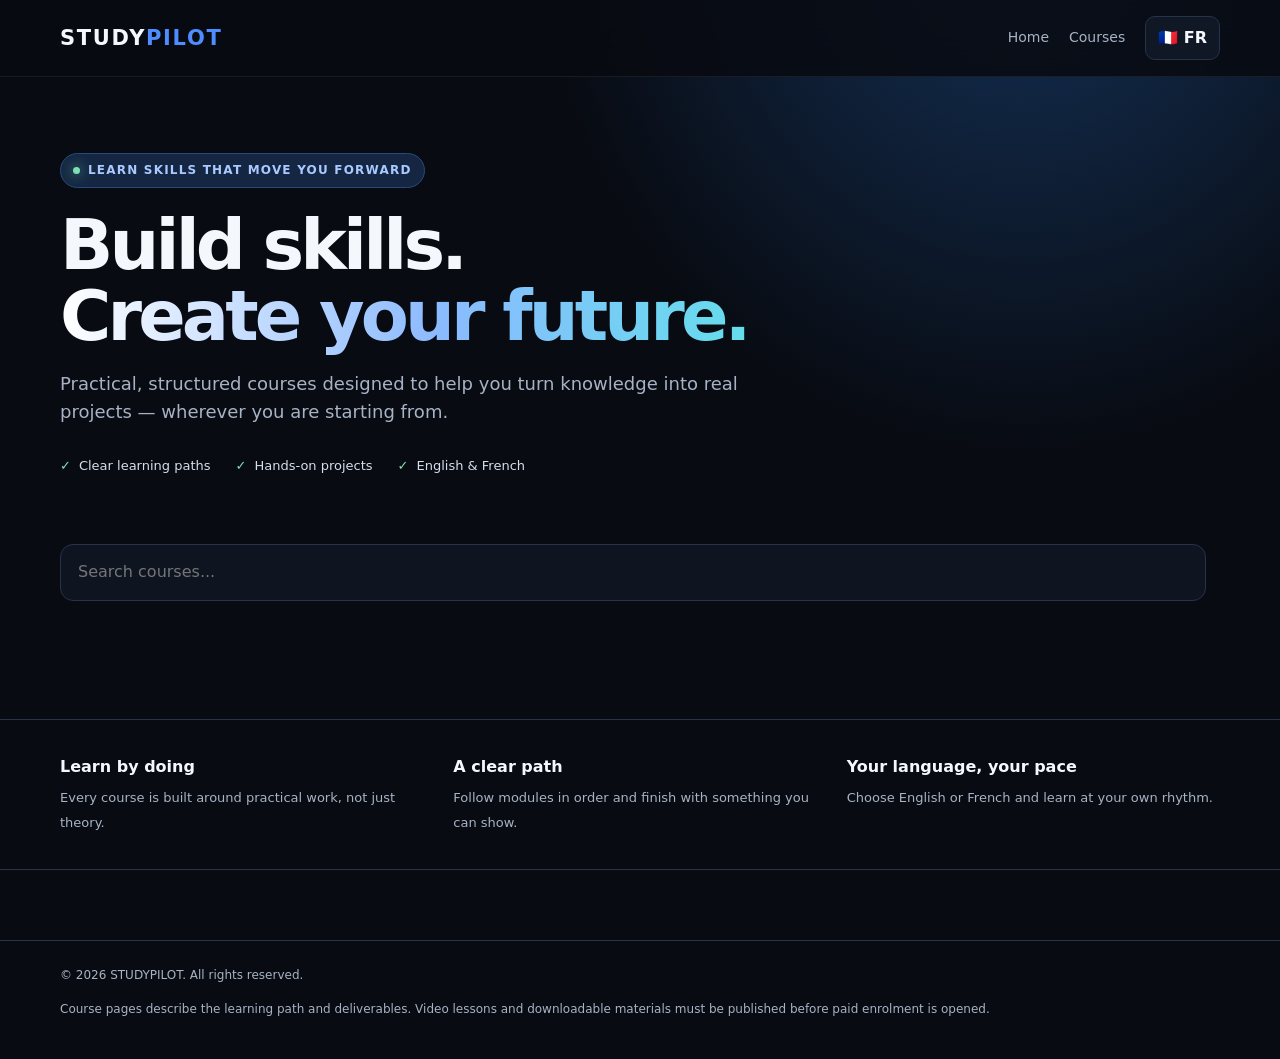
==== commit ed74f1b0: "Add AI Masterclass and course materials" ====
--- a/formations.html
+++ b/formations.html
@@ -30,12 +30,15 @@
 {id:'marketing',cat:'Business & Entrepreneurship',icon:'◎',price:24.99,duration:'6–7 hours',level:'Beginner → Intermediate',title:{en:'Digital Marketing Essentials',fr:'Les fondamentaux du marketing digital'},desc:{en:'Understand audiences, content, search, social channels and measurement. Build a small, ethical campaign plan.',fr:'Comprenez les publics, le contenu, le référencement, les réseaux sociaux et la mesure des résultats. Préparez une campagne responsable.'},out:{en:['Define a target audience and goal','Choose suitable channels','Create a content plan','Read basic campaign metrics'],fr:['Définir un public cible et un objectif','Choisir les bons canaux','Créer un plan de contenu','Lire les indicateurs essentiels']},mods:[{en:['Marketing fundamentals and customer journeys','Audience research and positioning'],fr:['Fondamentaux du marketing et parcours client','Étude du public et positionnement']},{en:['Content strategy and storytelling','Social media formats and community basics'],fr:['Stratégie de contenu et narration','Formats sociaux et bases de communauté']},{en:['Search basics: intent, keywords and useful pages','Email basics and permission-based communication'],fr:['Bases du référencement : intention, mots-clés et pages utiles','Bases de l’email et communication avec consentement']},{en:['Campaign planning and realistic budgets','Analytics, learning and improvement'],fr:['Planification de campagne et budgets réalistes','Analyse, apprentissage et amélioration']}],project:{en:'Prepare a two-week campaign plan for a real or fictional project, with audience, objective, content samples, channel choices, budget assumptions and success metrics.',fr:'Préparez une campagne de deux semaines pour un projet réel ou fictif : public, objectif, exemples de contenu, canaux, hypothèses de budget et indicateurs.'}},
 {id:'canva',cat:'Creative Studio',icon:'✧',price:14.99,duration:'3–4 hours',level:'Beginner',title:{en:'Graphic Design with Canva',fr:'Design graphique avec Canva'},desc:{en:'Learn visual hierarchy, typography, color and layout, then create a consistent set of practical designs.',fr:'Apprenez la hiérarchie visuelle, la typographie, les couleurs et la mise en page, puis créez une série de visuels cohérents.'},out:{en:['Apply basic design principles','Choose readable type and color combinations','Create reusable layouts','Export assets for common platforms'],fr:['Appliquer les principes de base du design','Choisir des polices et couleurs lisibles','Créer des mises en page réutilisables','Exporter des visuels adaptés aux plateformes']},mods:[{en:['Design principles: hierarchy, contrast and alignment','Typography and color foundations'],fr:['Principes : hiérarchie, contraste et alignement','Bases de la typographie et des couleurs']},{en:['Working with grids, spacing and templates','Designing for social media formats'],fr:['Grilles, espacements et modèles','Créer des visuels pour les réseaux sociaux']},{en:['Brand consistency and reusable design systems','Export formats, quality and final review'],fr:['Cohérence de marque et système graphique réutilisable','Formats d’export, qualité et vérification finale']}],project:{en:'Create a mini visual identity and a three-piece social media set, with consistent colors, typography and a short explanation of design choices.',fr:'Créez une mini-identité visuelle et trois visuels pour les réseaux sociaux, avec couleurs et typographie cohérentes et une explication de vos choix.'}},
 {id:'finance',cat:'Finance & Money Skills',icon:'◉',price:19.99,duration:'4–5 hours',level:'Beginner',title:{en:'Personal Finance Foundations',fr:'Les bases des finances personnelles'},desc:{en:'Build healthy money habits: budgeting, saving, understanding fees, avoiding scams and making informed everyday decisions.',fr:'Adoptez de bonnes habitudes : budget, épargne, compréhension des frais, prévention des arnaques et décisions éclairées.'},out:{en:['Build a simple personal budget','Set realistic saving goals','Understand interest, fees and inflation','Recognize common financial scams'],fr:['Construire un budget personnel simple','Définir des objectifs d’épargne réalistes','Comprendre intérêts, frais et inflation','Reconnaître les arnaques financières courantes']},mods:[{en:['Money basics, needs and wants','Build a simple monthly budget'],fr:['Bases de l’argent, besoins et envies','Construire un budget mensuel simple']},{en:['Saving goals and emergency planning','Bank accounts, fees and payment safety'],fr:['Objectifs d’épargne et imprévus','Comptes, frais et sécurité des paiements']},{en:['Interest, inflation and borrowing basics','Scams, privacy and consumer protection'],fr:['Intérêts, inflation et bases de l’emprunt','Arnaques, confidentialité et protection du consommateur']},{en:['Make a personal money action plan','Review and adjust your budget'],fr:['Créer un plan d’action financier personnel','Réviser et ajuster son budget']}],project:{en:'Create a sample monthly budget and a 90-day savings plan using fictional figures. This is education, not personalized financial or investment advice.',fr:'Créez un budget mensuel exemple et un plan d’épargne sur 90 jours avec des chiffres fictifs. Ce cours est éducatif et ne constitue pas un conseil financier ou d’investissement personnalisé.'}}
+
+{id:'ai-masterclass',cat:'AI & Innovation',icon:'✦',price:39.99,duration:'18–22 hours',level:'Beginner → Advanced',title:{en:'AI Masterclass — Professional Programme',fr:'AI Masterclass — Programme professionnel'},desc:{en:'An eight-module bilingual programme covering AI foundations, tools, prompt engineering, business, automation, content creation, assistants and a professional capstone.',fr:'Un programme bilingue en huit modules : fondamentaux de l’IA, outils, prompt engineering, entreprise, automatisation, création de contenu, assistants et projet final.'},out:{en:['Understand AI capabilities and limitations','Select and evaluate AI tools','Build reusable professional prompts','Design responsible workflows and assistants','Present a tested capstone project'],fr:['Comprendre les capacités et limites de l’IA','Choisir et évaluer des outils d’IA','Créer des prompts professionnels réutilisables','Concevoir des workflows et assistants responsables','Présenter un projet final testé']},mods:[{en:['Understanding Artificial Intelligence','Data, models, evaluation and responsible use'],fr:['Comprendre l’intelligence artificielle','Données, modèles, évaluation et usage responsable']},{en:['Mastering AI Tools','Tool selection, comparison and quality control'],fr:['Maîtriser les outils d’IA','Choix, comparaison et contrôle qualité']},{en:['Professional Prompt Engineering','Prompt structure, iteration and testing'],fr:['Prompt engineering professionnel','Structure, itération et tests']},{en:['AI for Business & Entrepreneurship','Customer problems, value and business cases'],fr:['IA, entreprise et entrepreneuriat','Besoins clients, valeur et cas d’usage']},{en:['AI Automation & Productivity','Workflow design, approvals and reliability'],fr:['Automatisation et productivité','Conception de workflows, validations et fiabilité']},{en:['AI Content Creation','Research, writing, visuals and quality review'],fr:['Création de contenu avec l’IA','Recherche, rédaction, visuels et contrôle qualité']},{en:['Building AI Assistants & Applications','Assistant design, tools, boundaries and testing'],fr:['Créer des assistants et applications IA','Conception, outils, limites et tests']},{en:['Advanced AI Projects & Professional Practice','Capstone, evaluation, documentation and portfolio'],fr:['Projets avancés et pratique professionnelle','Projet final, évaluation, documentation et portfolio']}],project:{en:'Complete a documented AI project: define a real problem, design a responsible workflow or prototype, test it, report evidence and limitations, and present next steps.',fr:'Réalisez un projet IA documenté : définissez un problème réel, concevez un workflow ou prototype responsable, testez-le, présentez les preuves et limites, puis les prochaines étapes.'}},
+
 ];
 const translations={en:{home:'Home',catalog:'Courses',eyebrow:'LEARN SKILLS THAT MOVE YOU FORWARD',headline:'Build skills.<br><span class="grad">Create your future.</span>',lead:'Practical, structured courses designed to help you turn knowledge into real projects — wherever you are starting from.',proof1:'Clear learning paths',proof2:'Hands-on projects',proof3:'English & French',search:'Search courses...',trust1t:'Learn by doing',trust1d:'Every course is built around practical work, not just theory.',trust2t:'A clear path',trust2d:'Follow modules in order and finish with something you can show.',trust3t:'Your language, your pace',trust3d:'Choose English or French and learn at your own rhythm.',rights:'All rights reserved.',disclaimer:'Course pages describe the learning path and deliverables. Video lessons and downloadable materials must be published before paid enrolment is opened.',outcomes:'What you will be able to do',curriculum:'Course curriculum',finalproject:'Final practical project',honest:'StudyPilot standard: each paid course must include the promised lessons, resources and project before checkout is activated.',discover:'Explore course',free:'FREE',level:'Level',duration:'Duration',modules:'modules',all:'All courses',count:'courses'},fr:{home:'Accueil',catalog:'Formations',eyebrow:'DÉVELOPPEZ DES COMPÉTENCES QUI VOUS FONT AVANCER',headline:'Développez vos compétences.<br><span class="grad">Construisez votre avenir.</span>',lead:'Des formations pratiques et structurées pour transformer vos connaissances en projets concrets, quel que soit votre niveau de départ.',proof1:'Parcours pédagogiques clairs',proof2:'Projets pratiques',proof3:'Anglais et français',search:'Rechercher une formation...',trust1t:'Apprendre en pratiquant',trust1d:'Chaque formation repose sur la pratique, pas seulement sur la théorie.',trust2t:'Un parcours clair',trust2d:'Suivez les modules et terminez avec une réalisation à présenter.',trust3t:'Votre langue, votre rythme',trust3d:'Choisissez le français ou l’anglais et avancez à votre rythme.',rights:'Tous droits réservés.',disclaimer:'Les pages présentent les parcours et les livrables. Les vidéos et ressources téléchargeables doivent être publiées avant l’ouverture des inscriptions payantes.',outcomes:'Ce que vous saurez faire',curriculum:'Programme de la formation',finalproject:'Projet pratique final',honest:'Engagement StudyPilot : chaque formation payante doit contenir les leçons, ressources et le projet promis avant l’activation du paiement.',discover:'Découvrir la formation',free:'GRATUIT',level:'Niveau',duration:'Durée',modules:'modules',all:'Toutes',count:'formations'}};
 const categories={en:['All courses','AI & Innovation','Business & Entrepreneurship','Technology & Digital Skills','Creative Studio','Finance & Money Skills'],fr:['Toutes','IA et innovation','Business et entrepreneuriat','Technologie et compétences numériques','Studio créatif','Finance et gestion de l’argent']};
 let lang='en',activeCat='all';const $=id=>document.getElementById(id);function t(k){return translations[lang][k]||k}function catName(cat){if(lang==='en')return cat;return {'AI & Innovation':'IA et innovation','Business & Entrepreneurship':'Business et entrepreneuriat','Technology & Digital Skills':'Technologie et compétences numériques','Creative Studio':'Studio créatif','Finance & Money Skills':'Finance et gestion de l’argent'}[cat]||cat}
 function renderFilters(){const cats=['all',...new Set(courses.map(c=>c.cat))];$('filters').innerHTML=cats.map(c=>`<button class="filter ${activeCat===c?'active':''}" data-cat="${c}">${c==='all'?t('all'):catName(c)}</button>`).join('');document.querySelectorAll('.filter').forEach(b=>b.onclick=()=>{activeCat=b.dataset.cat;renderFilters();renderCards()})}
-function renderCards(){const q=$('search').value.toLowerCase();const list=courses.filter(c=>(activeCat==='all'||c.cat===activeCat)&&[c.title[lang],c.desc[lang],c.cat].join(' ').toLowerCase().includes(q));$('count').textContent=`${list.length} ${t('count')}`;$('grid').innerHTML=list.length?list.map(c=>`<article class="card"><div class="cardtop"><div class="icon">${c.icon}</div><span class="badge ${c.price===0?'free':''}">${c.price===0?t('free'):c.cat}</span></div><div class="cardbody"><div class="category">${catName(c.cat)}</div><h3>${c.title[lang]}</h3><p class="desc">${c.desc[lang]}</p><div class="meta"><span>◷ ${c.duration}</span><span>▣ ${c.mods.length} ${t('modules')}</span><span>◆ ${c.level}</span></div></div><div class="cardbottom"><div class="price">${c.price===0?'$0':`$${c.price.toFixed(2)}`} <small>${c.price===0?'': 'USD'}</small></div><button class="btn" data-open="${c.id}">${t('discover')} →</button></div></article>`).join(''):`<div class="empty">No courses found.</div>`;document.querySelectorAll('[data-open]').forEach(b=>b.onclick=()=>openCourse(b.dataset.open))}
+function renderCards(){const q=$('search').value.toLowerCase();const list=courses.filter(c=>(activeCat==='all'||c.cat===activeCat)&&[c.title[lang],c.desc[lang],c.cat].join(' ').toLowerCase().includes(q));$('count').textContent=`${list.length} ${t('count')}`;$('grid').innerHTML=list.length?list.map(c=>`<article class="card"><div class="cardtop"><div class="icon">${c.icon}</div><span class="badge ${c.price===0?'free':''}">${c.price===0?t('free'):c.cat}</span></div><div class="cardbody"><div class="category">${catName(c.cat)}</div><h3>${c.title[lang]}</h3><p class="desc">${c.desc[lang]}</p><div class="meta"><span>◷ ${c.duration}</span><span>▣ ${c.mods.length} ${t('modules')}</span><span>◆ ${c.level}</span></div></div><div class="cardbottom"><div class="price">${c.price===0?'$0':`$${c.price.toFixed(2)}`} <small>${c.price===0?'': 'USD'}</small></div><button class="btn" data-open="${c.id}">${t('discover')} →</button></div></article>`).join(''):`<div class="empty">No courses found.</div>`;document.querySelectorAll('[data-open]').forEach(b=>b.onclick=()=>{if(b.dataset.open==='ai-masterclass'){window.location.href='ai-masterclass.html'}else{openCourse(b.dataset.open)}})}
 function openCourse(id){const c=courses.find(x=>x.id===id);$('modalCat').textContent=catName(c.cat)+' · '+c.duration;$('modalTitle').textContent=c.title[lang];$('modalDesc').textContent=c.desc[lang];$('outcomesList').innerHTML=c.out[lang].map(x=>`<div class="outcome">${x}</div>`).join('');$('modules').innerHTML=c.mods.map((m,i)=>`<details class="module" ${i===0?'open':''}><summary>${lang==='en'?'Module':'Module'} ${i+1} — ${m[lang][0]}</summary><ul class="lessons">${m[lang].map(x=>`<li>${x}</li>`).join('')}</ul></details>`).join('');$('projectText').textContent=c.project[lang];$('modal').classList.add('show');document.body.style.overflow='hidden'}function closeModal(){$('modal').classList.remove('show');document.body.style.overflow=''}
 function setLang(next){lang=next;document.documentElement.lang=lang;document.querySelectorAll('[data-i18n]').forEach(el=>el.textContent=t(el.dataset.i18n));document.querySelectorAll('[data-i18n-html]').forEach(el=>el.innerHTML=t(el.dataset.i18nHtml));$('search').placeholder=t('search');$('langBtn').textContent=lang==='en'?'🇫🇷 FR':'🇬🇧 EN';renderFilters();renderCards();if($('modal').classList.contains('show')){const title=$('modalTitle').textContent;const c=courses.find(x=>x.title.en===title||x.title.fr===title);if(c)openCourse(c.id)}}$('langBtn').onclick=()=>setLang(lang==='en'?'fr':'en');$('search').addEventListener('input',renderCards);$('close').onclick=closeModal;$('modal').onclick=e=>{if(e.target===$('modal'))closeModal()};document.addEventListener('keydown',e=>{if(e.key==='Escape')closeModal()});setLang('en');
-</script></body></html>
+</script></body></html>
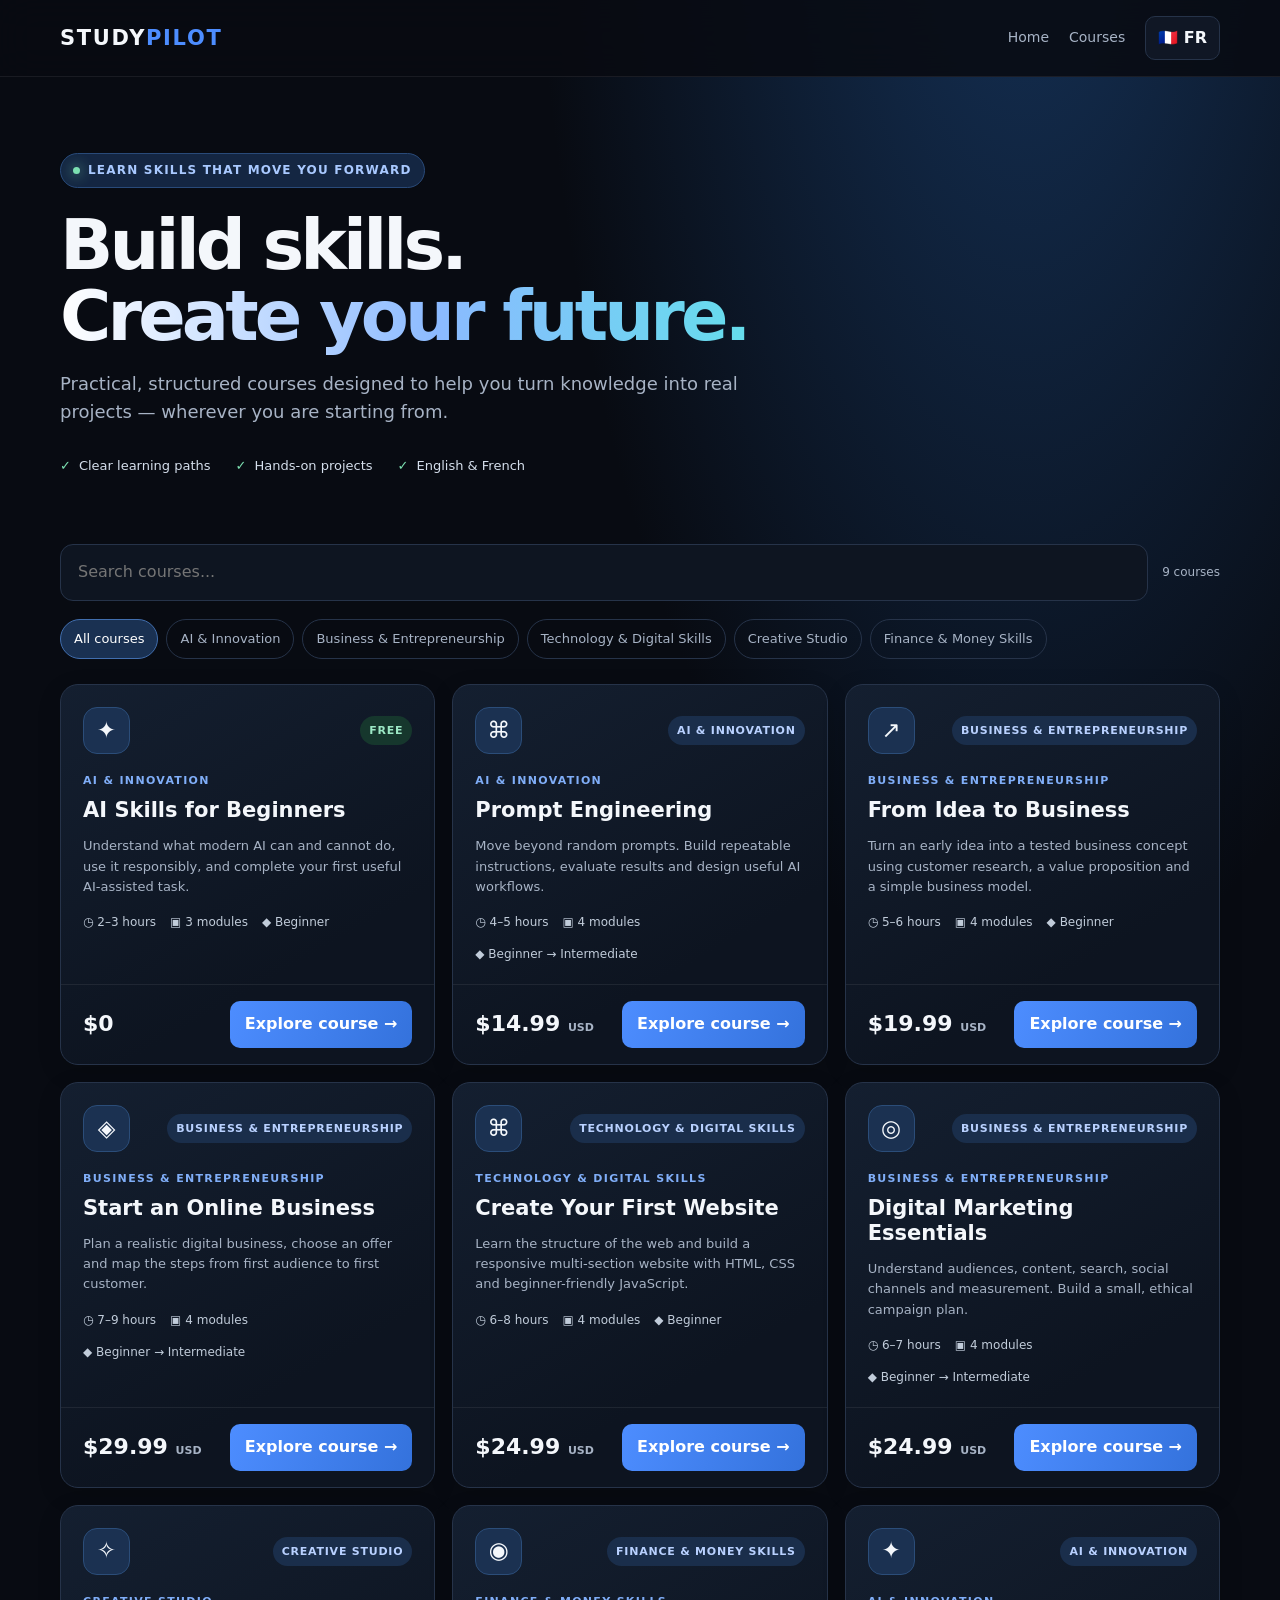
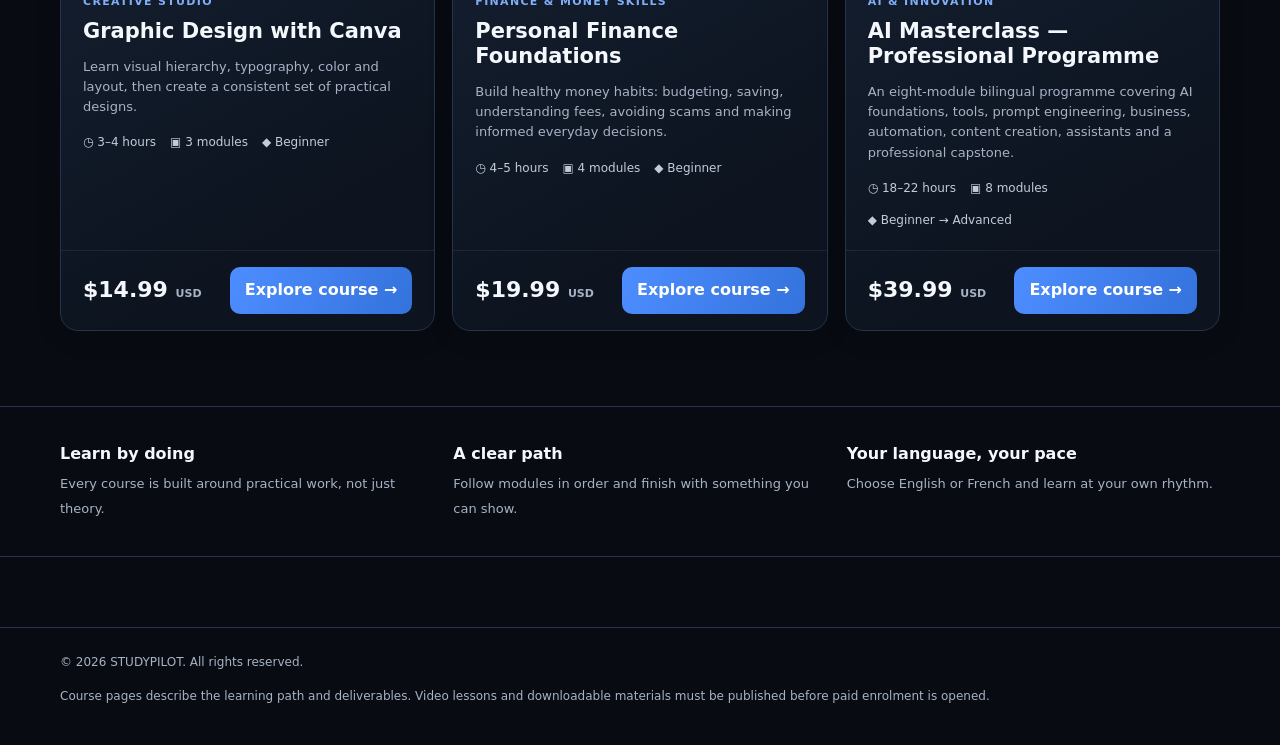
==== commit 7860cc23: "Add Personal Finance Foundations course details" ====
--- a/formations.html
+++ b/formations.html
@@ -29,8 +29,7 @@
 {id:'web',cat:'Technology & Digital Skills',icon:'⌘',price:24.99,duration:'6–8 hours',level:'Beginner',title:{en:'Create Your First Website',fr:'Créer votre premier site web'},desc:{en:'Learn the structure of the web and build a responsive multi-section website with HTML, CSS and beginner-friendly JavaScript.',fr:'Découvrez le fonctionnement du web et construisez un site responsive avec HTML, CSS et des bases de JavaScript.'},out:{en:['Understand HTML page structure','Style layouts with modern CSS','Add simple interactions with JavaScript','Publish and test a responsive site'],fr:['Comprendre la structure HTML','Créer une mise en page avec CSS','Ajouter des interactions simples en JavaScript','Publier et tester un site responsive']},mods:[{en:['How websites work: browser, files and hosting','HTML structure, headings, links and images'],fr:['Comment fonctionne un site : navigateur, fichiers et hébergement','Structure HTML, titres, liens et images']},{en:['CSS selectors, spacing and typography','Responsive layouts for mobile and desktop'],fr:['Sélecteurs CSS, espacements et typographie','Mises en page adaptées au mobile et ordinateur']},{en:['JavaScript basics and DOM interaction','Forms, buttons and accessible interactions'],fr:['Bases de JavaScript et interactions DOM','Formulaires, boutons et interactions accessibles']},{en:['Testing, accessibility and performance basics','Publish your website and make improvements'],fr:['Tests, accessibilité et bases de performance','Publier le site et l’améliorer']}],project:{en:'Build and publish a responsive personal or project website with at least three sections, working navigation, one interactive feature and a short project README.',fr:'Créez et publiez un site responsive personnel ou de projet avec au moins trois sections, une navigation fonctionnelle, une interaction et un petit README.'}},
 {id:'marketing',cat:'Business & Entrepreneurship',icon:'◎',price:24.99,duration:'6–7 hours',level:'Beginner → Intermediate',title:{en:'Digital Marketing Essentials',fr:'Les fondamentaux du marketing digital'},desc:{en:'Understand audiences, content, search, social channels and measurement. Build a small, ethical campaign plan.',fr:'Comprenez les publics, le contenu, le référencement, les réseaux sociaux et la mesure des résultats. Préparez une campagne responsable.'},out:{en:['Define a target audience and goal','Choose suitable channels','Create a content plan','Read basic campaign metrics'],fr:['Définir un public cible et un objectif','Choisir les bons canaux','Créer un plan de contenu','Lire les indicateurs essentiels']},mods:[{en:['Marketing fundamentals and customer journeys','Audience research and positioning'],fr:['Fondamentaux du marketing et parcours client','Étude du public et positionnement']},{en:['Content strategy and storytelling','Social media formats and community basics'],fr:['Stratégie de contenu et narration','Formats sociaux et bases de communauté']},{en:['Search basics: intent, keywords and useful pages','Email basics and permission-based communication'],fr:['Bases du référencement : intention, mots-clés et pages utiles','Bases de l’email et communication avec consentement']},{en:['Campaign planning and realistic budgets','Analytics, learning and improvement'],fr:['Planification de campagne et budgets réalistes','Analyse, apprentissage et amélioration']}],project:{en:'Prepare a two-week campaign plan for a real or fictional project, with audience, objective, content samples, channel choices, budget assumptions and success metrics.',fr:'Préparez une campagne de deux semaines pour un projet réel ou fictif : public, objectif, exemples de contenu, canaux, hypothèses de budget et indicateurs.'}},
 {id:'canva',cat:'Creative Studio',icon:'✧',price:14.99,duration:'3–4 hours',level:'Beginner',title:{en:'Graphic Design with Canva',fr:'Design graphique avec Canva'},desc:{en:'Learn visual hierarchy, typography, color and layout, then create a consistent set of practical designs.',fr:'Apprenez la hiérarchie visuelle, la typographie, les couleurs et la mise en page, puis créez une série de visuels cohérents.'},out:{en:['Apply basic design principles','Choose readable type and color combinations','Create reusable layouts','Export assets for common platforms'],fr:['Appliquer les principes de base du design','Choisir des polices et couleurs lisibles','Créer des mises en page réutilisables','Exporter des visuels adaptés aux plateformes']},mods:[{en:['Design principles: hierarchy, contrast and alignment','Typography and color foundations'],fr:['Principes : hiérarchie, contraste et alignement','Bases de la typographie et des couleurs']},{en:['Working with grids, spacing and templates','Designing for social media formats'],fr:['Grilles, espacements et modèles','Créer des visuels pour les réseaux sociaux']},{en:['Brand consistency and reusable design systems','Export formats, quality and final review'],fr:['Cohérence de marque et système graphique réutilisable','Formats d’export, qualité et vérification finale']}],project:{en:'Create a mini visual identity and a three-piece social media set, with consistent colors, typography and a short explanation of design choices.',fr:'Créez une mini-identité visuelle et trois visuels pour les réseaux sociaux, avec couleurs et typographie cohérentes et une explication de vos choix.'}},
-{id:'finance',cat:'Finance & Money Skills',icon:'◉',price:19.99,duration:'4–5 hours',level:'Beginner',title:{en:'Personal Finance Foundations',fr:'Les bases des finances personnelles'},desc:{en:'Build healthy money habits: budgeting, saving, understanding fees, avoiding scams and making informed everyday decisions.',fr:'Adoptez de bonnes habitudes : budget, épargne, compréhension des frais, prévention des arnaques et décisions éclairées.'},out:{en:['Build a simple personal budget','Set realistic saving goals','Understand interest, fees and inflation','Recognize common financial scams'],fr:['Construire un budget personnel simple','Définir des objectifs d’épargne réalistes','Comprendre intérêts, frais et inflation','Reconnaître les arnaques financières courantes']},mods:[{en:['Money basics, needs and wants','Build a simple monthly budget'],fr:['Bases de l’argent, besoins et envies','Construire un budget mensuel simple']},{en:['Saving goals and emergency planning','Bank accounts, fees and payment safety'],fr:['Objectifs d’épargne et imprévus','Comptes, frais et sécurité des paiements']},{en:['Interest, inflation and borrowing basics','Scams, privacy and consumer protection'],fr:['Intérêts, inflation et bases de l’emprunt','Arnaques, confidentialité et protection du consommateur']},{en:['Make a personal money action plan','Review and adjust your budget'],fr:['Créer un plan d’action financier personnel','Réviser et ajuster son budget']}],project:{en:'Create a sample monthly budget and a 90-day savings plan using fictional figures. This is education, not personalized financial or investment advice.',fr:'Créez un budget mensuel exemple et un plan d’épargne sur 90 jours avec des chiffres fictifs. Ce cours est éducatif et ne constitue pas un conseil financier ou d’investissement personnalisé.'}}
-
+{id:'finance',cat:'Finance & Money Skills',icon:'◉',price:19.99,duration:'4–5 hours',level:'Beginner',title:{en:'Personal Finance Foundations',fr:'Les bases des finances personnelles'},desc:{en:'Build healthy money habits: budgeting, saving, understanding fees, avoiding scams and making informed everyday decisions.',fr:'Adoptez de bonnes habitudes : budget, épargne, compréhension des frais, prévention des arnaques et décisions éclairées.'},out:{en:['Build a simple personal budget','Set realistic saving goals','Understand interest, fees and inflation','Recognize common financial scams'],fr:['Construire un budget personnel simple','Définir des objectifs d’épargne réalistes','Comprendre intérêts, frais et inflation','Reconnaître les arnaques financières courantes']},mods:[{en:['Money basics, needs and wants','Build a simple monthly budget'],fr:['Bases de l’argent, besoins et envies','Construire un budget mensuel simple']},{en:['Saving goals and emergency planning','Bank accounts, fees and payment safety'],fr:['Objectifs d’épargne et imprévus','Comptes, frais et sécurité des paiements']},{en:['Interest, inflation and borrowing basics','Scams, privacy and consumer protection'],fr:['Intérêts, inflation et bases de l’emprunt','Arnaques, confidentialité et protection du consommateur']},{en:['Make a personal money action plan','Review and adjust your budget'],fr:['Créer un plan d’action financier personnel','Réviser et ajuster son budget']}],project:{en:'Create a sample monthly budget and a 90-day savings plan using fictional figures. This is education, not personalized financial or investment advice.',fr:'Créez un budget mensuel exemple et un plan d’épargne sur 90 jours avec des chiffres fictifs. Ce cours est éducatif et ne constitue pas un conseil financier ou d’investissement personnalisé.'}},
 {id:'ai-masterclass',cat:'AI & Innovation',icon:'✦',price:39.99,duration:'18–22 hours',level:'Beginner → Advanced',title:{en:'AI Masterclass — Professional Programme',fr:'AI Masterclass — Programme professionnel'},desc:{en:'An eight-module bilingual programme covering AI foundations, tools, prompt engineering, business, automation, content creation, assistants and a professional capstone.',fr:'Un programme bilingue en huit modules : fondamentaux de l’IA, outils, prompt engineering, entreprise, automatisation, création de contenu, assistants et projet final.'},out:{en:['Understand AI capabilities and limitations','Select and evaluate AI tools','Build reusable professional prompts','Design responsible workflows and assistants','Present a tested capstone project'],fr:['Comprendre les capacités et limites de l’IA','Choisir et évaluer des outils d’IA','Créer des prompts professionnels réutilisables','Concevoir des workflows et assistants responsables','Présenter un projet final testé']},mods:[{en:['Understanding Artificial Intelligence','Data, models, evaluation and responsible use'],fr:['Comprendre l’intelligence artificielle','Données, modèles, évaluation et usage responsable']},{en:['Mastering AI Tools','Tool selection, comparison and quality control'],fr:['Maîtriser les outils d’IA','Choix, comparaison et contrôle qualité']},{en:['Professional Prompt Engineering','Prompt structure, iteration and testing'],fr:['Prompt engineering professionnel','Structure, itération et tests']},{en:['AI for Business & Entrepreneurship','Customer problems, value and business cases'],fr:['IA, entreprise et entrepreneuriat','Besoins clients, valeur et cas d’usage']},{en:['AI Automation & Productivity','Workflow design, approvals and reliability'],fr:['Automatisation et productivité','Conception de workflows, validations et fiabilité']},{en:['AI Content Creation','Research, writing, visuals and quality review'],fr:['Création de contenu avec l’IA','Recherche, rédaction, visuels et contrôle qualité']},{en:['Building AI Assistants & Applications','Assistant design, tools, boundaries and testing'],fr:['Créer des assistants et applications IA','Conception, outils, limites et tests']},{en:['Advanced AI Projects & Professional Practice','Capstone, evaluation, documentation and portfolio'],fr:['Projets avancés et pratique professionnelle','Projet final, évaluation, documentation et portfolio']}],project:{en:'Complete a documented AI project: define a real problem, design a responsible workflow or prototype, test it, report evidence and limitations, and present next steps.',fr:'Réalisez un projet IA documenté : définissez un problème réel, concevez un workflow ou prototype responsable, testez-le, présentez les preuves et limites, puis les prochaines étapes.'}},
 
 ];
@@ -41,4 +40,4 @@
 function renderCards(){const q=$('search').value.toLowerCase();const list=courses.filter(c=>(activeCat==='all'||c.cat===activeCat)&&[c.title[lang],c.desc[lang],c.cat].join(' ').toLowerCase().includes(q));$('count').textContent=`${list.length} ${t('count')}`;$('grid').innerHTML=list.length?list.map(c=>`<article class="card"><div class="cardtop"><div class="icon">${c.icon}</div><span class="badge ${c.price===0?'free':''}">${c.price===0?t('free'):c.cat}</span></div><div class="cardbody"><div class="category">${catName(c.cat)}</div><h3>${c.title[lang]}</h3><p class="desc">${c.desc[lang]}</p><div class="meta"><span>◷ ${c.duration}</span><span>▣ ${c.mods.length} ${t('modules')}</span><span>◆ ${c.level}</span></div></div><div class="cardbottom"><div class="price">${c.price===0?'$0':`$${c.price.toFixed(2)}`} <small>${c.price===0?'': 'USD'}</small></div><button class="btn" data-open="${c.id}">${t('discover')} →</button></div></article>`).join(''):`<div class="empty">No courses found.</div>`;document.querySelectorAll('[data-open]').forEach(b=>b.onclick=()=>{if(b.dataset.open==='ai-masterclass'){window.location.href='ai-masterclass.html'}else{openCourse(b.dataset.open)}})}
 function openCourse(id){const c=courses.find(x=>x.id===id);$('modalCat').textContent=catName(c.cat)+' · '+c.duration;$('modalTitle').textContent=c.title[lang];$('modalDesc').textContent=c.desc[lang];$('outcomesList').innerHTML=c.out[lang].map(x=>`<div class="outcome">${x}</div>`).join('');$('modules').innerHTML=c.mods.map((m,i)=>`<details class="module" ${i===0?'open':''}><summary>${lang==='en'?'Module':'Module'} ${i+1} — ${m[lang][0]}</summary><ul class="lessons">${m[lang].map(x=>`<li>${x}</li>`).join('')}</ul></details>`).join('');$('projectText').textContent=c.project[lang];$('modal').classList.add('show');document.body.style.overflow='hidden'}function closeModal(){$('modal').classList.remove('show');document.body.style.overflow=''}
 function setLang(next){lang=next;document.documentElement.lang=lang;document.querySelectorAll('[data-i18n]').forEach(el=>el.textContent=t(el.dataset.i18n));document.querySelectorAll('[data-i18n-html]').forEach(el=>el.innerHTML=t(el.dataset.i18nHtml));$('search').placeholder=t('search');$('langBtn').textContent=lang==='en'?'🇫🇷 FR':'🇬🇧 EN';renderFilters();renderCards();if($('modal').classList.contains('show')){const title=$('modalTitle').textContent;const c=courses.find(x=>x.title.en===title||x.title.fr===title);if(c)openCourse(c.id)}}$('langBtn').onclick=()=>setLang(lang==='en'?'fr':'en');$('search').addEventListener('input',renderCards);$('close').onclick=closeModal;$('modal').onclick=e=>{if(e.target===$('modal'))closeModal()};document.addEventListener('keydown',e=>{if(e.key==='Escape')closeModal()});setLang('en');
-</script></body></html>+</script></body></html>
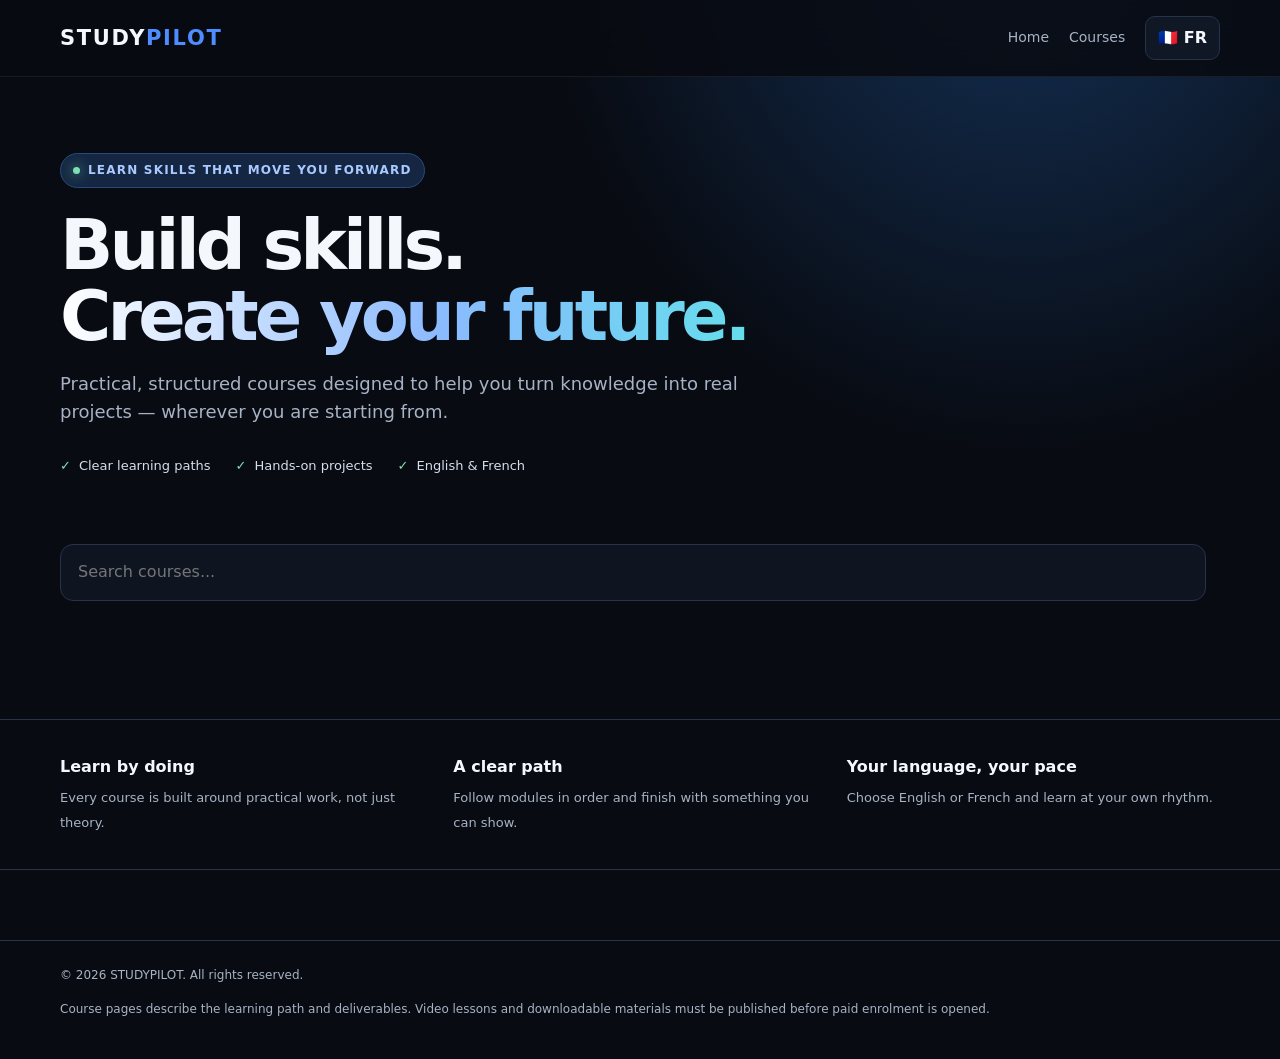
==== commit 524216c3: "Update formations.html" ====
--- a/formations.html
+++ b/formations.html
@@ -37,7 +37,5 @@
 const categories={en:['All courses','AI & Innovation','Business & Entrepreneurship','Technology & Digital Skills','Creative Studio','Finance & Money Skills'],fr:['Toutes','IA et innovation','Business et entrepreneuriat','Technologie et compétences numériques','Studio créatif','Finance et gestion de l’argent']};
 let lang='en',activeCat='all';const $=id=>document.getElementById(id);function t(k){return translations[lang][k]||k}function catName(cat){if(lang==='en')return cat;return {'AI & Innovation':'IA et innovation','Business & Entrepreneurship':'Business et entrepreneuriat','Technology & Digital Skills':'Technologie et compétences numériques','Creative Studio':'Studio créatif','Finance & Money Skills':'Finance et gestion de l’argent'}[cat]||cat}
 function renderFilters(){const cats=['all',...new Set(courses.map(c=>c.cat))];$('filters').innerHTML=cats.map(c=>`<button class="filter ${activeCat===c?'active':''}" data-cat="${c}">${c==='all'?t('all'):catName(c)}</button>`).join('');document.querySelectorAll('.filter').forEach(b=>b.onclick=()=>{activeCat=b.dataset.cat;renderFilters();renderCards()})}
-function renderCards(){const q=$('search').value.toLowerCase();const list=courses.filter(c=>(activeCat==='all'||c.cat===activeCat)&&[c.title[lang],c.desc[lang],c.cat].join(' ').toLowerCase().includes(q));$('count').textContent=`${list.length} ${t('count')}`;$('grid').innerHTML=list.length?list.map(c=>`<article class="card"><div class="cardtop"><div class="icon">${c.icon}</div><span class="badge ${c.price===0?'free':''}">${c.price===0?t('free'):c.cat}</span></div><div class="cardbody"><div class="category">${catName(c.cat)}</div><h3>${c.title[lang]}</h3><p class="desc">${c.desc[lang]}</p><div class="meta"><span>◷ ${c.duration}</span><span>▣ ${c.mods.length} ${t('modules')}</span><span>◆ ${c.level}</span></div></div><div class="cardbottom"><div class="price">${c.price===0?'$0':`$${c.price.toFixed(2)}`} <small>${c.price===0?'': 'USD'}</small></div><button class="btn" data-open="${c.id}">${t('discover')} →</button></div></article>`).join(''):`<div class="empty">No courses found.</div>`;document.querySelectorAll('[data-open]').forEach(b=>b.onclick=()=>{if(b.dataset.open==='ai-masterclass'){window.location.href='ai-masterclass.html'}else{openCourse(b.dataset.open)}})}
-function openCourse(id){const c=courses.find(x=>x.id===id);$('modalCat').textContent=catName(c.cat)+' · '+c.duration;$('modalTitle').textContent=c.title[lang];$('modalDesc').textContent=c.desc[lang];$('outcomesList').innerHTML=c.out[lang].map(x=>`<div class="outcome">${x}</div>`).join('');$('modules').innerHTML=c.mods.map((m,i)=>`<details class="module" ${i===0?'open':''}><summary>${lang==='en'?'Module':'Module'} ${i+1} — ${m[lang][0]}</summary><ul class="lessons">${m[lang].map(x=>`<li>${x}</li>`).join('')}</ul></details>`).join('');$('projectText').textContent=c.project[lang];$('modal').classList.add('show');document.body.style.overflow='hidden'}function closeModal(){$('modal').classList.remove('show');document.body.style.overflow=''}
-function setLang(next){lang=next;document.documentElement.lang=lang;document.querySelectorAll('[data-i18n]').forEach(el=>el.textContent=t(el.dataset.i18n));document.querySelectorAll('[data-i18n-html]').forEach(el=>el.innerHTML=t(el.dataset.i18nHtml));$('search').placeholder=t('search');$('langBtn').textContent=lang==='en'?'🇫🇷 FR':'🇬🇧 EN';renderFilters();renderCards();if($('modal').classList.contains('show')){const title=$('modalTitle').textContent;const c=courses.find(x=>x.title.en===title||x.title.fr===title);if(c)openCourse(c.id)}}$('langBtn').onclick=()=>setLang(lang==='en'?'fr':'en');$('search').addEventListener('input',renderCards);$('close').onclick=closeModal;$('modal').onclick=e=>{if(e.target===$('modal'))closeModal()};document.addEventListener('keydown',e=>{if(e.key==='Escape')closeModal()});setLang('en');
+function renderCards(){const q=$('search').value.toLowerCase();const list=courses.filter(c=>(activeCat==='all'||c.cat===activeCat)&&[c.title[lang],c.desc[lang],c.cat].join(' ').toLowerCase().includes(q));$('count').textContent=`${list.length} ${t('count')}`;$('grid').innerHTML=list.length?list.map(c=>`<article class="card"><div class="cardtop"><div class="icon">${c.icon}</div><span class="badge ${c.price===0?'free':''}">${c.price===0?t('free'):c.cat}</span></div><div class="cardbody"><div class="category">${catName(c.cat)}</div><h3>${c.title[lang]}</h3><p class="desc">${c.desc[lang]}</p><div class="meta"><span>◷ ${c.duration}</span><span>▣ ${c.mods.length} ${t('modules')}</span><span>◆ ${c.level}</span></div></div><div class="cardbottom"><div class="price">${c.price===0?'$0':`$${c.price.toFixed(2)}`} <small>${c.price===0?'': 'USD'}</small></div><button class="btn" data-open="${c.id}">${t('discover')} →</button></div></article>`).join(''):`<div class="empty">No courses found.</div>`;const coursePages={'ai-masterclass':'ai-masterclass.html','ai-skills':'courses/ai-skills.html','canva-design':'courses/canva-design.html','digital-marketing':'courses/digital-marketing.html','idea-to-business':'courses/idea-to-business.html','online-business':'courses/online-business.html','personal-finance':'courses/personal-finance.html','prompt-engineering':'courses/prompt-engineering.html','website-creation':'courses/website-creation.html'};document.querySelectorAll('[data-open]').forEach(b=>{b.onclick=()=>{const page=coursePages[b.dataset.open];if(page){window.location.href=page;}else{openCourse(b.dataset.open);}};});function setLang(next){lang=next;document.documentElement.lang=lang;document.querySelectorAll('[data-i18n]').forEach(el=>el.textContent=t(el.dataset.i18n));document.querySelectorAll('[data-i18n-html]').forEach(el=>el.innerHTML=t(el.dataset.i18nHtml));$('search').placeholder=t('search');$('langBtn').textContent=lang==='en'?'🇫🇷 FR':'🇬🇧 EN';renderFilters();renderCards();if($('modal').classList.contains('show')){const title=$('modalTitle').textContent;const c=courses.find(x=>x.title.en===title||x.title.fr===title);if(c)openCourse(c.id)}}$('langBtn').onclick=()=>setLang(lang==='en'?'fr':'en');$('search').addEventListener('input',renderCards);$('close').onclick=closeModal;$('modal').onclick=e=>{if(e.target===$('modal'))closeModal()};document.addEventListener('keydown',e=>{if(e.key==='Escape')closeModal()});setLang('en');
 </script></body></html>
